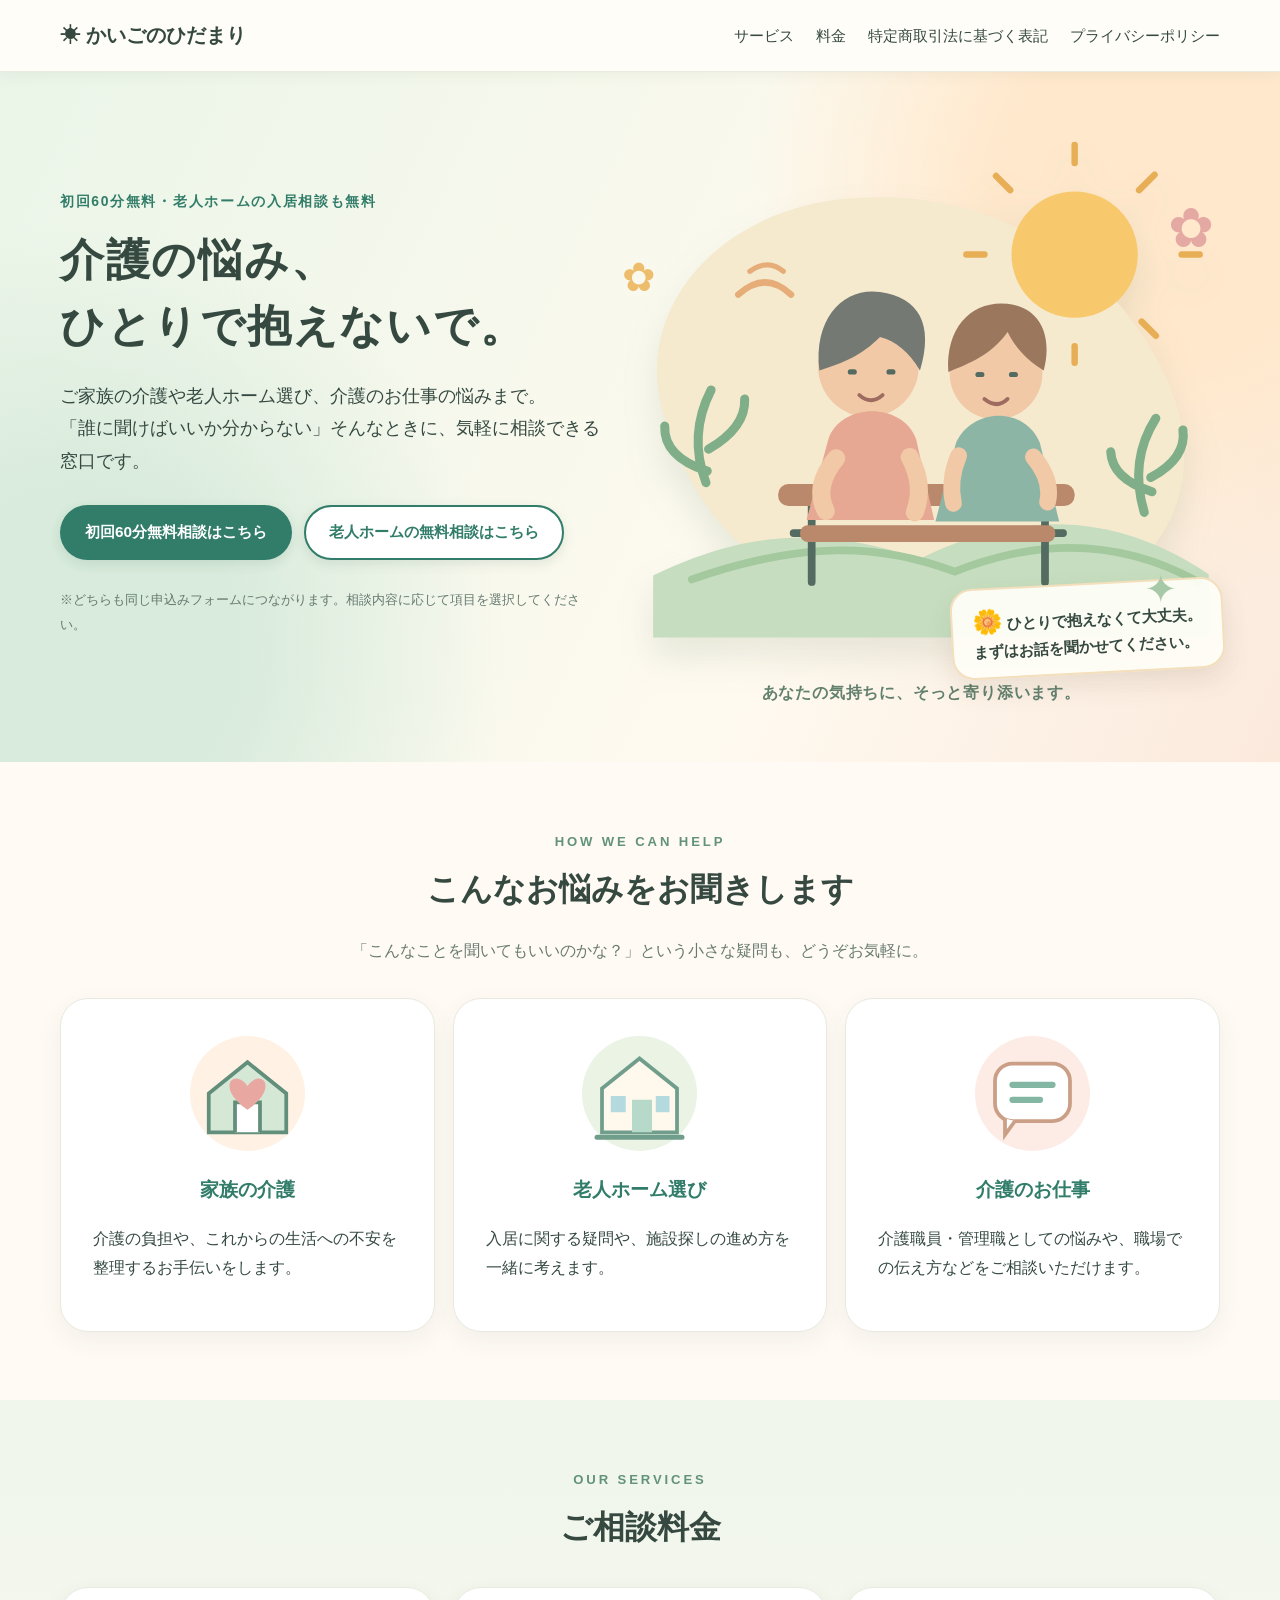
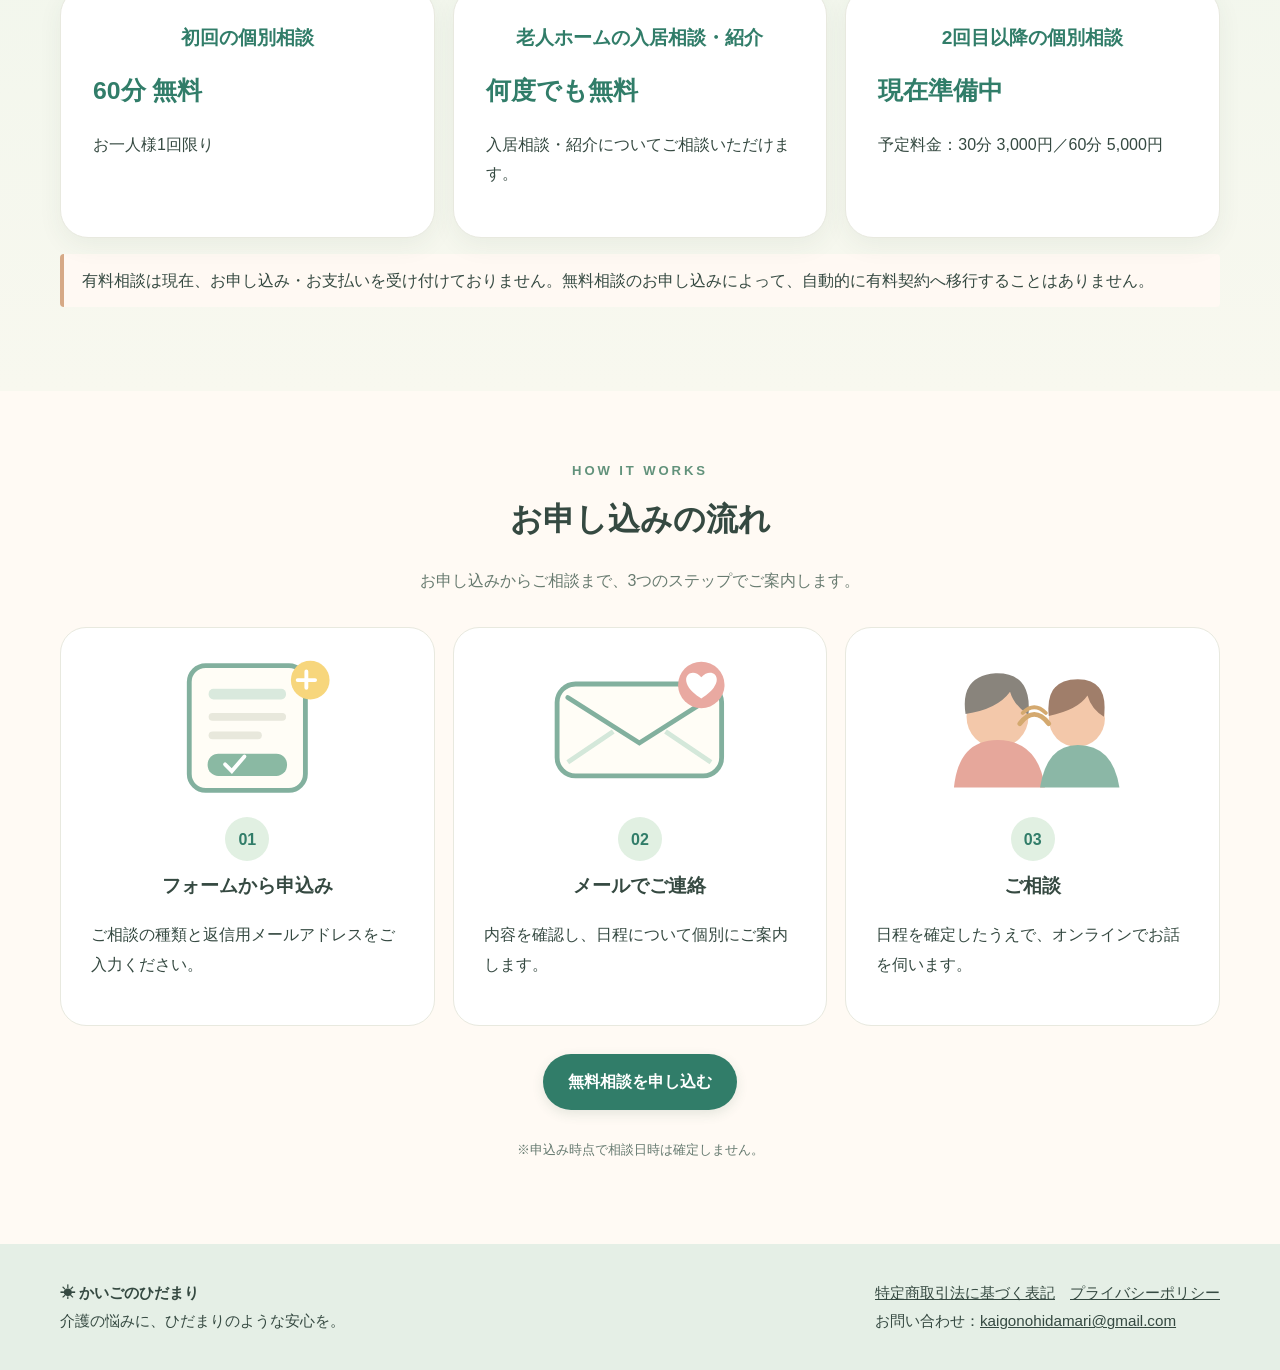
==== index.html @ 965a01c5 "Fix Japanese headline wrapping and improve homepage readability" ====
<!doctype html><html lang="ja"><head><meta charset="utf-8"><meta name="viewport" content="width=device-width,initial-scale=1"><meta name="description" content="介護の悩みをひとりで抱えないで。かいごのひだまりは初回60分の介護相談が無料。老人ホームの入居相談・紹介は何度でも無料です。"><title>介護相談・老人ホーム紹介が無料｜かいごのひだまり</title><link rel="canonical" href="https://kaigo-no-hidamari.pages.dev/"><meta name="theme-color" content="#f6f8ef"><link rel="stylesheet" href="/style.css"></head><body><header><nav class="nav"><a class="logo" href="/">☀ かいごのひだまり</a><div class="navlinks"><a href="/#services">サービス</a><a href="/#pricing">料金</a><a href="/legal.html">特定商取引法に基づく表記</a><a href="/privacy.html">プライバシーポリシー</a></div></nav></header><main><div class="hero"><div class="wrap hero-layout"><div class="hero-copy"><div class="eyebrow">初回60分無料・老人ホームの入居相談も無料</div><h1>介護の悩み、<br>ひとりで抱えないで。</h1><p class="lead">ご家族の介護や老人ホーム選び、介護のお仕事の悩みまで。<br>「誰に聞けばいいか分からない」そんなときに、気軽に相談できる窓口です。</p><div class="actions"><a class="btn" href="https://docs.google.com/forms/d/e/1FAIpQLScfKlYvZkjXa_kExmKDi_POy2eAabduM-u3noDF_7_jVGzRbw/viewform" target="_blank" rel="noopener noreferrer">初回60分無料相談はこちら</a><a class="btn secondary" href="https://docs.google.com/forms/d/e/1FAIpQLScfKlYvZkjXa_kExmKDi_POy2eAabduM-u3noDF_7_jVGzRbw/viewform" target="_blank" rel="noopener noreferrer">老人ホームの無料相談はこちら</a></div><p class="small">※どちらも同じ申込みフォームにつながります。相談内容に応じて項目を選択してください。</p></div><div class="hero-visual"><span class="flower flower-one" aria-hidden="true">✿</span><span class="flower flower-two" aria-hidden="true">✿</span><span class="flower flower-three" aria-hidden="true">✦</span><div class="hero-art" role="img" aria-label="やさしい太陽の下で、二人がベンチに座って話しているイラスト"><svg viewBox="0 0 520 420" xmlns="http://www.w3.org/2000/svg" aria-hidden="true"><path d="M64 230C30 148 95 57 212 51c110-6 202 55 240 144 36 86-9 168-126 180-132 14-228-39-262-145Z" fill="#f5e9ce"/><circle cx="379" cy="95" r="49" fill="#f8c96c"/><g stroke="#e7ae56" stroke-width="5" stroke-linecap="round"><path d="M379 24v-14M379 179v-13M309 95h-14M462 95h14M329 45l-11-11M431 147l11 11M429 45l12-12M330 146l-11 11"/></g><path d="M52 344c78-38 138-36 207-13 86-43 161-31 224 12v49H52Z" fill="#c6ddbf"/><path d="M82 347c89-31 148-27 204-6 70-28 133-23 189 8" fill="none" stroke="#a4c99f" stroke-width="6" stroke-linecap="round"/><g stroke="#536b60" stroke-width="6" stroke-linecap="round"><path d="M155 281h219M175 281v68M356 281v68M161 311h209"/></g><rect x="149" y="273" width="230" height="17" rx="8" fill="#ba886a"/><rect x="166" y="305" width="198" height="13" rx="6" fill="#ba886a"/><g><circle cx="219" cy="182" r="39" fill="#f1c9a7"/><path d="M181 185c-5-42 20-65 47-61 30 4 42 25 31 61-8-14-19-23-31-26-14 14-28 20-47 26Z" fill="#747a73"/><path d="M188 238c9-27 56-30 68 0l14 63h-99Z" fill="#e7a893"/><path d="M205 186h3M235 186h3" stroke="#536b60" stroke-width="4" stroke-linecap="round"/><path d="M212 204q9 8 18 0" fill="none" stroke="#9e6b60" stroke-width="3" stroke-linecap="round"/><path d="M194 253q-18 22-8 41M251 252q12 22 4 43" fill="none" stroke="#f1c9a7" stroke-width="14" stroke-linecap="round"/></g><g><circle cx="318" cy="187" r="36" fill="#f1c9a7"/><path d="M281 186c-2-34 17-53 41-53 27 0 41 21 33 52-14-9-22-18-28-30-13 18-29 24-46 31Z" fill="#9b775e"/><path d="M287 241c12-27 53-29 65 0l15 61h-96Z" fill="#8cb5a6"/><path d="M304 188h3M330 188h3" stroke="#536b60" stroke-width="4" stroke-linecap="round"/><path d="M309 207q10 8 18 0" fill="none" stroke="#9e6b60" stroke-width="3" stroke-linecap="round"/><path d="M289 251q-8 19-4 37M347 252q15 18 11 35" fill="none" stroke="#f1c9a7" stroke-width="13" stroke-linecap="round"/></g><path d="M93 272q-14-37 4-72M94 263q-34-11-33-35M95 246q29-17 28-39" stroke="#7fae89" stroke-width="7" fill="none" stroke-linecap="round"/><path d="M433 295q-12-40 9-73M438 268q28-15 25-37M439 279q-31-10-32-31" stroke="#7fae89" stroke-width="7" fill="none" stroke-linecap="round"/><path d="M118 126q21-19 41 0" stroke="#e6ad78" stroke-width="5" fill="none" stroke-linecap="round"/><path d="M127 108q14-10 26 0" stroke="#e6ad78" stroke-width="4" fill="none" stroke-linecap="round"/></svg><div class="art-caption">あなたの気持ちに、そっと寄り添います。</div></div><div class="illustration-note"><span>🌼</span> ひとりで抱えなくて大丈夫。<br>まずはお話を聞かせてください。</div></div></div></div><section id="services"><div class="wrap"><p class="section-kicker">HOW WE CAN HELP</p><h2 class="section-title">こんなお悩みをお聞きします</h2><p class="section-intro">「こんなことを聞いてもいいのかな？」という小さな疑問も、どうぞお気軽に。</p><div class="cards"><article class="card"><svg class="card-icon" viewBox="0 0 100 100" aria-hidden="true"><circle cx="50" cy="50" r="46" fill="#fff1e3"/><path d="M19 50 50 25l31 25v31H19Z" fill="#d5e7d5" stroke="#628f7c" stroke-width="3"/><path d="M40 81V57h20v24" fill="#fff" stroke="#628f7c" stroke-width="3"/><path d="M50 44c-11-15-26 1 0 19 26-18 11-34 0-19Z" fill="#e8a7a1"/></svg><h3>家族の介護</h3><p>介護の負担や、これからの生活への不安を整理するお手伝いをします。</p></article><article class="card"><svg class="card-icon" viewBox="0 0 100 100" aria-hidden="true"><circle cx="50" cy="50" r="46" fill="#eaf3e4"/><path d="M20 46 50 22l30 24v35H20Z" fill="#fff8ed" stroke="#719e8c" stroke-width="3"/><path d="M44 81V55h16v26" fill="#b7d9c9"/><path d="M27 52h12v13H27ZM63 52h11v13H63Z" fill="#b4d9df"/><path d="M16 85h68" stroke="#719e8c" stroke-width="4" stroke-linecap="round"/></svg><h3>老人ホーム選び</h3><p>入居に関する疑問や、施設探しの進め方を一緒に考えます。</p></article><article class="card"><svg class="card-icon" viewBox="0 0 100 100" aria-hidden="true"><circle cx="50" cy="50" r="46" fill="#fcece5"/><rect x="20" y="26" width="60" height="46" rx="14" fill="#fff" stroke="#cb9f86" stroke-width="3"/><path d="M36 72 28 83V70" fill="#fff" stroke="#cb9f86" stroke-width="3"/><path d="M34 43h32M34 55h22" stroke="#84b7a3" stroke-width="5" stroke-linecap="round"/></svg><h3>介護のお仕事</h3><p>介護職員・管理職としての悩みや、職場での伝え方などをご相談いただけます。</p></article></div></div></section><section class="tint" id="pricing"><div class="wrap"><p class="section-kicker">OUR SERVICES</p><h2 class="section-title">ご相談料金</h2><div class="cards"><article class="card"><h3>初回の個別相談</h3><div class="price">60分 無料</div><p>お一人様1回限り</p></article><article class="card"><h3>老人ホームの入居相談・紹介</h3><div class="price">何度でも無料</div><p>入居相談・紹介についてご相談いただけます。</p></article><article class="card"><h3>2回目以降の個別相談</h3><div class="price">現在準備中</div><p>予定料金：30分 3,000円／60分 5,000円</p></article></div><p class="note">有料相談は現在、お申し込み・お支払いを受け付けておりません。無料相談のお申し込みによって、自動的に有料契約へ移行することはありません。</p></div></section><section><div class="wrap"><p class="section-kicker">HOW IT WORKS</p><h2 class="section-title">お申し込みの流れ</h2><p class="section-intro">お申し込みからご相談まで、3つのステップでご案内します。</p><div class="steps"><div class="step"><svg viewBox="0 0 240 155" class="step-art" aria-hidden="true"><rect x="60" y="13" width="120" height="129" rx="17" fill="#fffdf6" stroke="#82b09e" stroke-width="5"/><rect x="80" y="37" width="80" height="11" rx="5" fill="#d9e9dd"/><rect x="80" y="62" width="80" height="8" rx="4" fill="#e8e8dc"/><rect x="80" y="81" width="55" height="8" rx="4" fill="#e8e8dc"/><rect x="79" y="104" width="82" height="23" rx="11" fill="#8ab9a3"/><path d="M97 115l7 7 13-15" stroke="white" stroke-width="4" fill="none" stroke-linecap="round"/><circle cx="185" cy="28" r="20" fill="#f7d67c"/><path d="M181 19v17M172 28h18" stroke="#fff" stroke-width="4" stroke-linecap="round"/></svg><span class="num">01</span><h3>フォームから申込み</h3><p>ご相談の種類と返信用メールアドレスをご入力ください。</p></div><div class="step"><svg viewBox="0 0 240 155" class="step-art" aria-hidden="true"><rect x="34" y="32" width="170" height="95" rx="19" fill="#fffdf6" stroke="#82b09e" stroke-width="5"/><path d="M45 46 119 93l74-47" fill="none" stroke="#82b09e" stroke-width="5" stroke-linecap="round"/><path d="M45 113 92 81M193 113l-47-32" fill="none" stroke="#d4e8da" stroke-width="5"/><circle cx="183" cy="33" r="24" fill="#e9a9a1"/><path d="M183 47c-29-18-11-35 0-22 12-13 29 4 0 22Z" fill="white"/></svg><span class="num">02</span><h3>メールでご連絡</h3><p>内容を確認し、日程について個別にご案内します。</p></div><div class="step"><svg viewBox="0 0 240 155" class="step-art" aria-hidden="true"><circle cx="84" cy="66" r="32" fill="#f3c8aa"/><path d="M51 63q-6-39 31-42 38-1 34 43-15-10-19-24-13 18-46 23" fill="#89847c"/><path d="M39 139q5-49 45-49 42 0 49 49" fill="#e6a79b"/><circle cx="166" cy="68" r="29" fill="#f3c8aa"/><path d="M137 65q-4-38 30-38 32 0 27 39-13-8-17-22-10 15-40 21" fill="#a07e6a"/><path d="M128 139q7-44 39-44 36 0 43 44" fill="#8bb7a6"/><path d="M107 73q15-19 30 0" fill="none" stroke="#d4a96f" stroke-width="5" stroke-linecap="round"/><path d="M110 62q12-12 24 0" fill="none" stroke="#d4a96f" stroke-width="4" stroke-linecap="round"/></svg><span class="num">03</span><h3>ご相談</h3><p>日程を確定したうえで、オンラインでお話を伺います。</p></div></div><div class="actions" style="justify-content:center"><a class="btn" href="https://docs.google.com/forms/d/e/1FAIpQLScfKlYvZkjXa_kExmKDi_POy2eAabduM-u3noDF_7_jVGzRbw/viewform" target="_blank" rel="noopener noreferrer">無料相談を申し込む</a></div><p class="small" style="text-align:center">※申込み時点で相談日時は確定しません。</p></div></section></main><footer><div class="wrap"><div><strong>☀ かいごのひだまり</strong><div>介護の悩みに、ひだまりのような安心を。</div></div><div><a href="/legal.html">特定商取引法に基づく表記</a>　<a href="/privacy.html">プライバシーポリシー</a><div>お問い合わせ：<a href="mailto:kaigonohidamari@gmail.com">kaigonohidamari@gmail.com</a></div></div></div></footer></body></html>
---- style.css ----
:root{--ink:#28433e;--muted:#657c75;--green:#2d7568;--cream:#fffaf2;--peach:#f8e4d4;--line:#e5e9df}*{box-sizing:border-box}html{scroll-behavior:smooth}body{margin:0;background:var(--cream);color:var(--ink);font-family:"Hiragino Kaku Gothic ProN","Yu Gothic",Meiryo,sans-serif;line-height:1.9}a{color:inherit}header{background:#fffdf8;border-bottom:1px solid var(--line);position:sticky;top:0;z-index:5}.nav{max-width:1100px;margin:auto;display:flex;align-items:center;justify-content:space-between;gap:20px;padding:12px 22px}.logo{text-decoration:none;font-weight:800;font-size:1.15rem}.navlinks{display:flex;gap:22px;flex-wrap:wrap;font-size:.88rem}.navlinks a{text-decoration:none}.hero{background:linear-gradient(140deg,#e4f2e6,#fff8eb 65%,#f9e7dc);padding:86px 22px 76px}.wrap{max-width:1040px;margin:auto}.eyebrow{font-size:.87rem;color:var(--green);font-weight:700;letter-spacing:.12em}.hero h1{font-size:clamp(2rem,5vw,3.5rem);line-height:1.5;margin:12px 0 20px;letter-spacing:.04em}.lead{max-width:680px;font-size:1.07rem}.actions{display:flex;flex-wrap:wrap;gap:14px;margin:28px 0}.btn{display:inline-block;text-decoration:none;background:var(--green);color:white;border-radius:999px;padding:13px 25px;font-weight:700;text-align:center;box-shadow:0 4px 12px #315e4820}.btn.secondary{background:#fff;border:2px solid var(--green);color:var(--green);padding:11px 23px}.small{font-size:.84rem;color:var(--muted)}section{padding:68px 22px}.section-title{text-align:center;font-size:1.8rem;margin:0 0 30px}.cards{display:grid;grid-template-columns:repeat(3,1fr);gap:18px}.card{background:white;border:1px solid var(--line);border-radius:22px;padding:26px;box-shadow:0 8px 24px #344c3910}.card h3{margin:0 0 12px;color:var(--green)}.tint{background:#f1f6ed}.price{font-size:1.35rem;font-weight:800;color:var(--green)}.note{border-left:4px solid #d6a986;padding:12px 18px;background:#fff9f3;border-radius:4px}.steps{display:grid;grid-template-columns:repeat(3,1fr);gap:18px}.step{padding:22px;background:#fff;border-radius:18px}.num{font-weight:800;color:var(--green)}footer{background:#e5efe6;padding:35px 22px;font-size:.86rem}footer .wrap{display:flex;justify-content:space-between;gap:18px;flex-wrap:wrap}.page{max-width:850px;margin:auto;padding:52px 22px 90px}.page h1{font-size:2rem}.page h2{margin-top:36px;font-size:1.2rem}.page p,.page li{overflow-wrap:anywhere}@media(max-width:720px){.nav{display:block}.navlinks{gap:14px;margin-top:6px;font-size:.75rem}.hero{padding:55px 20px}.actions{display:grid}.btn{width:100%}.cards,.steps{grid-template-columns:1fr}section{padding:48px 20px}.section-title{font-size:1.5rem}}
/* Warm, illustration-led redesign */
:root{--ink:#354941;--muted:#667a70;--green:#317d69;--cream:#fffaf4;--line:#e8e9df}body{font-size:16px;line-height:1.85}header{box-shadow:0 2px 15px #344d3910}.nav{max-width:1220px;padding:17px 30px}.logo{font-size:1.25rem}.navlinks{font-size:.94rem}.wrap{max-width:1160px}.hero{padding:78px 30px 72px;background:linear-gradient(115deg,#e9f4e8 0%,#fff9ed 60%,#fae6db 100%)}.hero-layout{display:grid;grid-template-columns:minmax(0,1.15fr) minmax(350px,.85fr);align-items:center;gap:34px}.hero h1{font-size:clamp(2.25rem,3.6vw,3.45rem);line-height:1.53}.hero .lead{font-size:1.1rem;max-width:620px}.hero-art{max-width:520px;margin:auto;text-align:center}.hero-art svg{display:block;width:100%;height:auto;filter:drop-shadow(0 15px 12px #496d4920)}.art-caption{font-size:.92rem;color:#63816f;font-weight:700;margin-top:4px}.hero .actions{gap:12px}.hero .btn{font-size:.96rem}.btn{transition:transform .2s,box-shadow .2s}.btn:hover{transform:translateY(-2px);box-shadow:0 8px 18px #315e4830}.card{padding:32px;box-shadow:0 8px 24px #344c3910}.card-icon{width:92px;height:92px;display:block;margin:0 auto 16px}.card h3{text-align:center;font-size:1.2rem}.card p{font-size:1rem}.section-title{font-size:2rem}.price{font-size:1.55rem}.step{padding:30px;border:1px solid var(--line)}.step .num{display:inline-grid;place-items:center;width:44px;height:44px;border-radius:50%;background:#e1f0e2;margin-bottom:8px}.page{max-width:920px;font-size:1.03rem}footer{font-size:.95rem}@media(max-width:900px){.hero-layout{grid-template-columns:1fr}.hero-copy{max-width:750px}.hero-art{max-width:410px}.cards{grid-template-columns:1fr 1fr}.cards .card:last-child{grid-column:1/-1}}@media(max-width:720px){.nav{padding:13px 18px}.navlinks{font-size:.76rem}.hero{padding:42px 20px 55px}.hero h1{font-size:clamp(1.75rem,7vw,2.3rem)}.hero .lead{font-size:1rem}.hero-art{max-width:310px}.art-caption{font-size:.8rem}.cards,.steps{grid-template-columns:1fr}.cards .card:last-child{grid-column:auto}.card{padding:26px}.section-title{font-size:1.55rem}}

/* Illustration-forward editorial layout */
.hero{position:relative;overflow:hidden;background:radial-gradient(circle at 91% 18%,#ffe8cc 0 13%,transparent 32%),radial-gradient(circle at 6% 84%,#d8ebdc 0 12%,transparent 32%),linear-gradient(115deg,#eaf5e8,#fffaf0 64%,#fbe9dc)}.hero-layout{grid-template-columns:minmax(0,.95fr) minmax(440px,1.05fr);gap:20px;min-height:540px}.hero-copy{position:relative;z-index:2}.hero h1{font-size:clamp(2.25rem,3.4vw,3.35rem)}.hero-visual{position:relative;max-width:650px;width:100%;margin:0 auto}.hero-art{max-width:620px;transform:scale(1.12)}.hero-art svg{filter:drop-shadow(0 18px 15px #496d4920)}.illustration-note{position:absolute;right:-4px;bottom:4px;background:#fffef7eF;border:2px solid #f4dfbd;border-radius:22px;padding:13px 20px;font-size:.94rem;line-height:1.55;font-weight:700;box-shadow:0 12px 26px #705c3d1c;transform:rotate(-3deg)}.illustration-note span{font-size:1.5rem}.flower{position:absolute;z-index:1;color:#edbd6b;font-size:40px}.flower-one{left:0;top:15%}.flower-two{right:1%;top:3%;color:#e5a9a4;font-size:55px}.flower-three{right:7%;bottom:10%;color:#a8c9a8}.section-kicker{text-align:center;color:#62927b;letter-spacing:.22em;font-size:.82rem;font-weight:800;margin:0 0 6px}.section-intro{text-align:center;color:#687b70;font-size:1rem;margin:-13px auto 32px;max-width:670px}.card-icon{width:125px;height:125px;margin:0 auto 16px}.card{border-radius:28px}.step-art{display:block;width:100%;height:150px;margin:-5px auto 14px}.step{text-align:center;border-radius:26px}.step h3{margin:8px 0}.step .num{margin:auto}.step p{text-align:left}.tint{background:linear-gradient(180deg,#f0f6ec,#f8f8ef)}@media(max-width:1000px){.hero-layout{grid-template-columns:1fr}.hero-visual{max-width:540px}.hero-art{transform:none}.illustration-note{right:0}.hero{padding-bottom:64px}}@media(max-width:720px){.hero-layout{min-height:0}.hero-visual{max-width:370px;margin-top:20px}.hero-art{max-width:340px}.illustration-note{font-size:.73rem;padding:8px 12px;bottom:-9px;right:0}.flower{font-size:25px}.flower-two{font-size:34px}.step-art{height:140px}.card-icon{width:112px;height:112px}.section-intro{font-size:.92rem}}
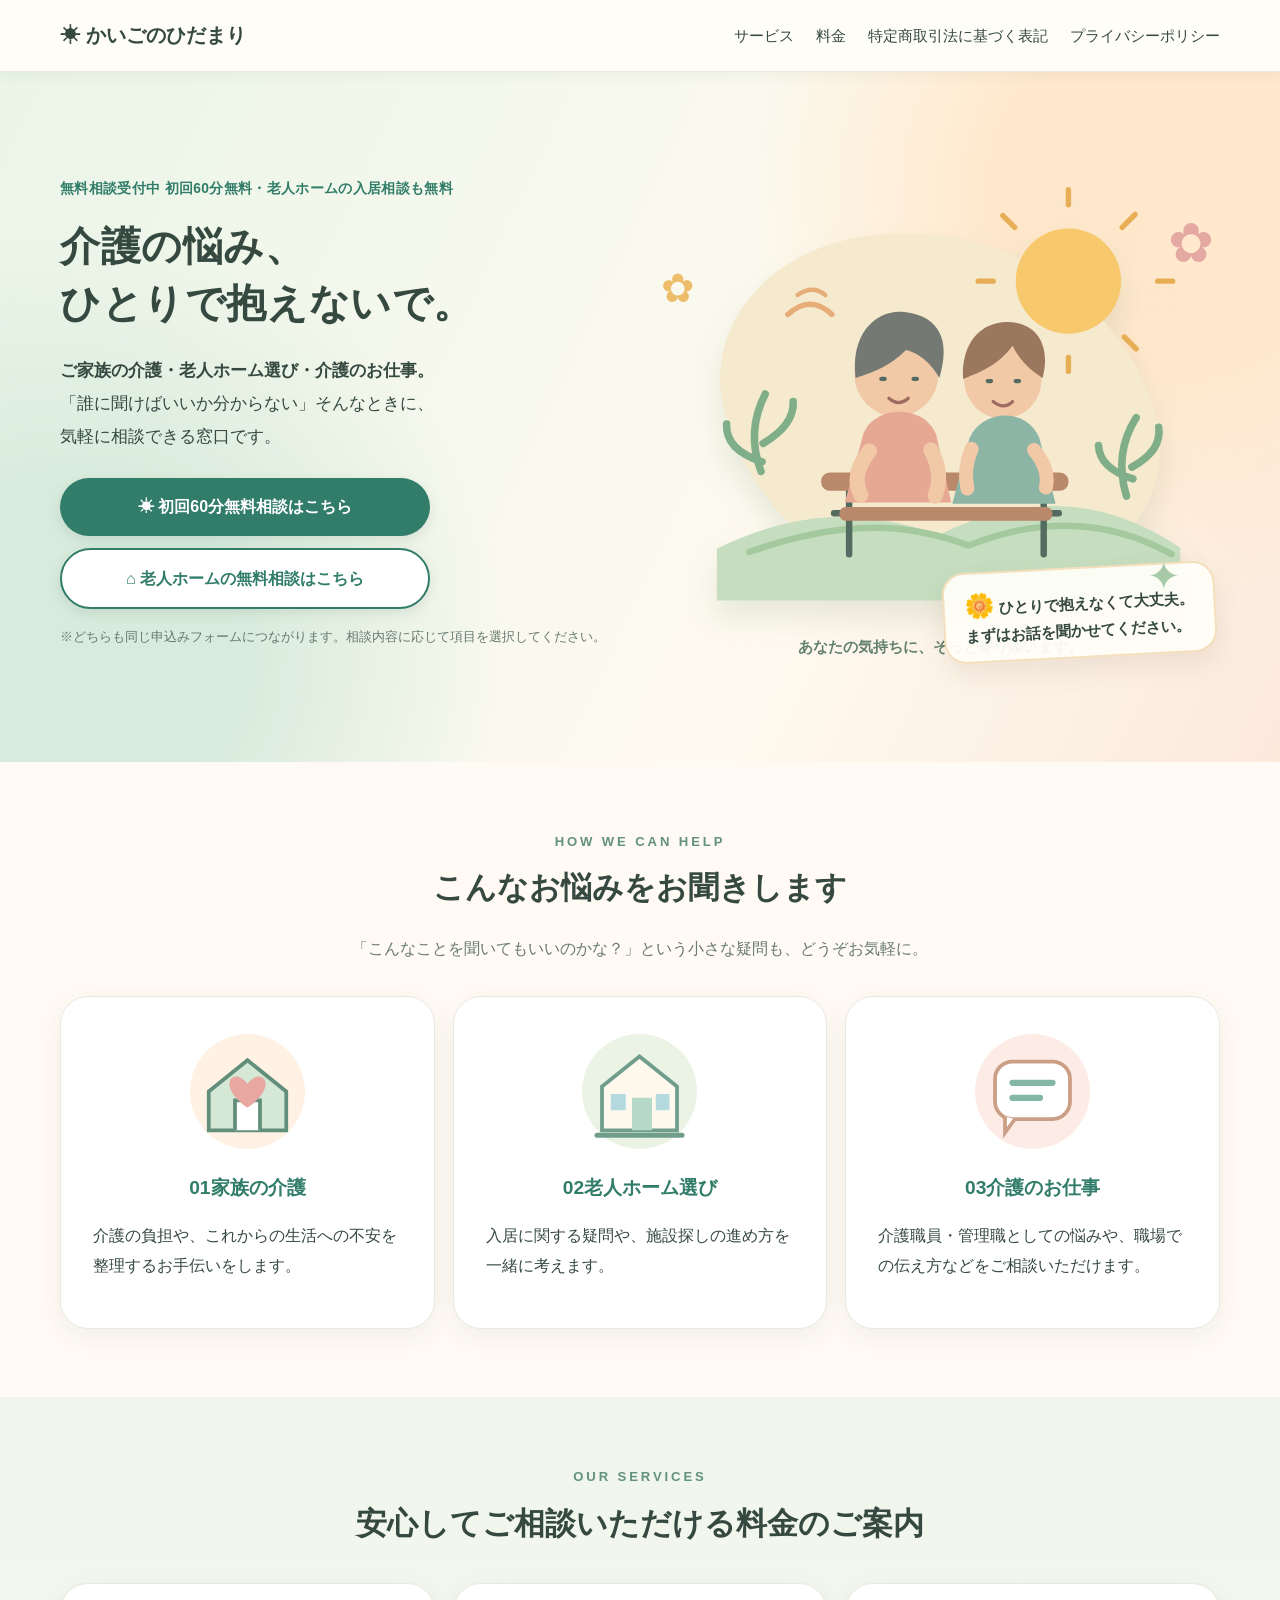
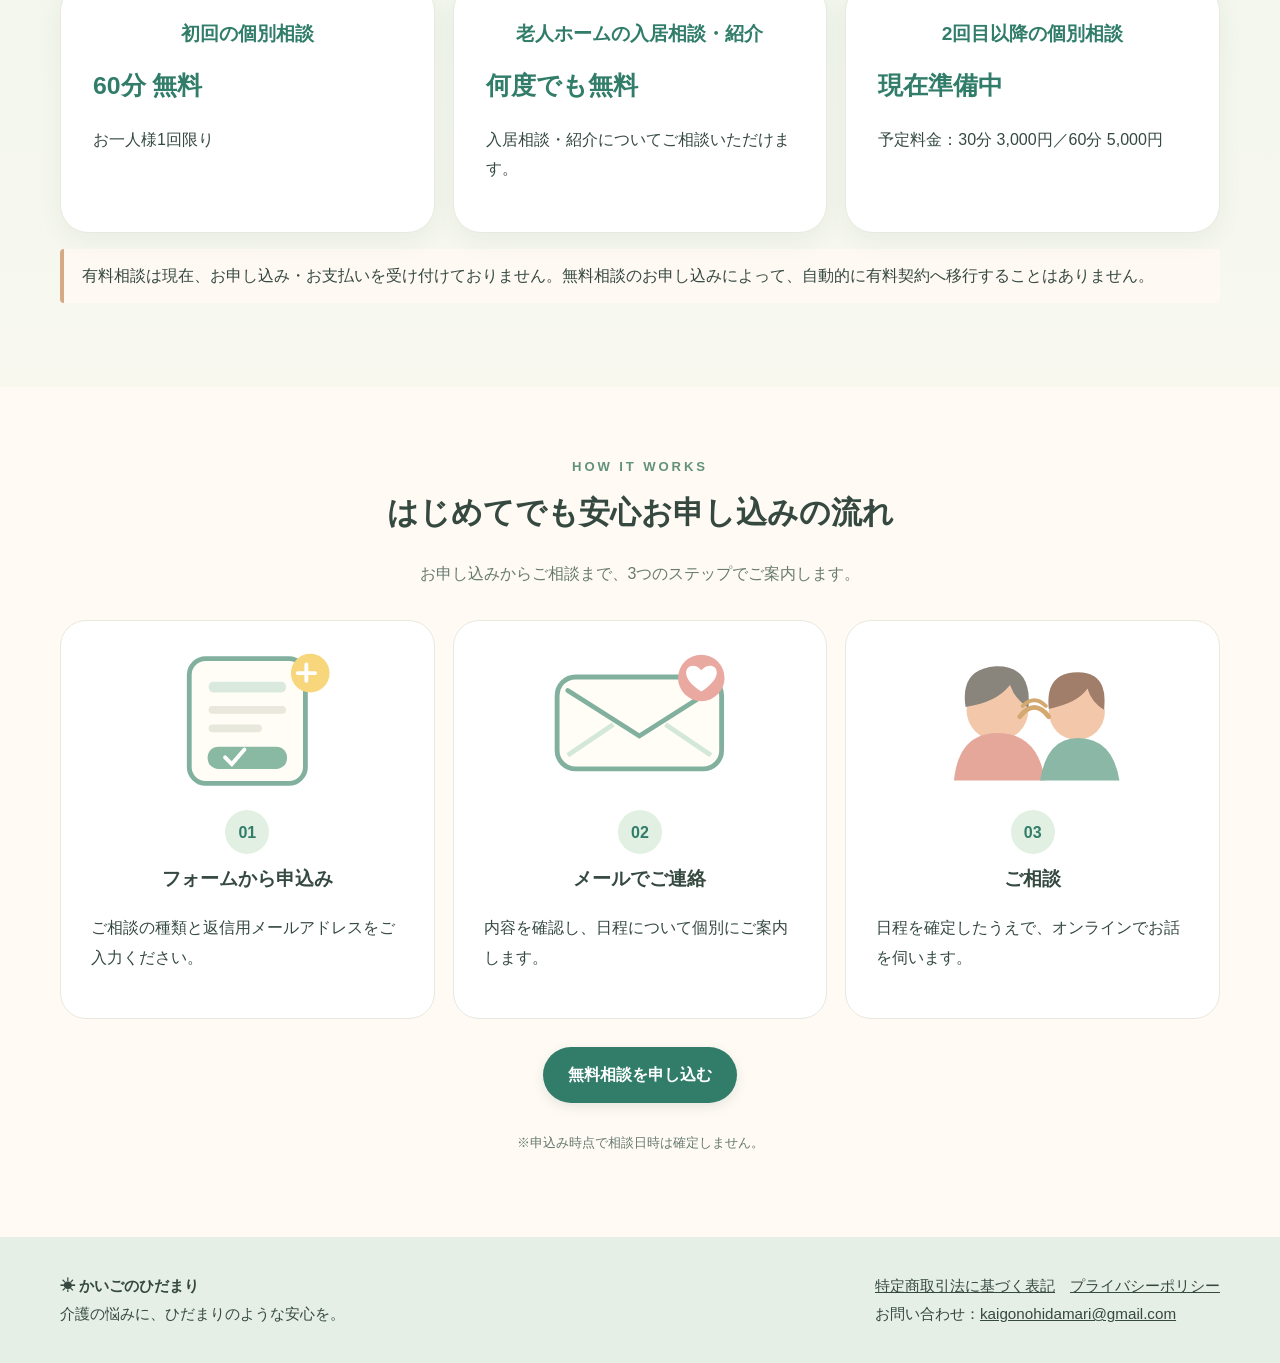
==== commit 43684e0b: "Refine Japanese typography hierarchy and contrast for readability" ====
--- a/index.html
+++ b/index.html
@@ -1 +1 @@
-<!doctype html><html lang="ja"><head><meta charset="utf-8"><meta name="viewport" content="width=device-width,initial-scale=1"><meta name="description" content="介護の悩みをひとりで抱えないで。かいごのひだまりは初回60分の介護相談が無料。老人ホームの入居相談・紹介は何度でも無料です。"><title>介護相談・老人ホーム紹介が無料｜かいごのひだまり</title><link rel="canonical" href="https://kaigo-no-hidamari.pages.dev/"><meta name="theme-color" content="#f6f8ef"><link rel="stylesheet" href="/style.css"></head><body><header><nav class="nav"><a class="logo" href="/">☀ かいごのひだまり</a><div class="navlinks"><a href="/#services">サービス</a><a href="/#pricing">料金</a><a href="/legal.html">特定商取引法に基づく表記</a><a href="/privacy.html">プライバシーポリシー</a></div></nav></header><main><div class="hero"><div class="wrap hero-layout"><div class="hero-copy"><div class="eyebrow">初回60分無料・老人ホームの入居相談も無料</div><h1>介護の悩み、<br>ひとりで抱えないで。</h1><p class="lead">ご家族の介護や老人ホーム選び、介護のお仕事の悩みまで。<br>「誰に聞けばいいか分からない」そんなときに、気軽に相談できる窓口です。</p><div class="actions"><a class="btn" href="https://docs.google.com/forms/d/e/1FAIpQLScfKlYvZkjXa_kExmKDi_POy2eAabduM-u3noDF_7_jVGzRbw/viewform" target="_blank" rel="noopener noreferrer">初回60分無料相談はこちら</a><a class="btn secondary" href="https://docs.google.com/forms/d/e/1FAIpQLScfKlYvZkjXa_kExmKDi_POy2eAabduM-u3noDF_7_jVGzRbw/viewform" target="_blank" rel="noopener noreferrer">老人ホームの無料相談はこちら</a></div><p class="small">※どちらも同じ申込みフォームにつながります。相談内容に応じて項目を選択してください。</p></div><div class="hero-visual"><span class="flower flower-one" aria-hidden="true">✿</span><span class="flower flower-two" aria-hidden="true">✿</span><span class="flower flower-three" aria-hidden="true">✦</span><div class="hero-art" role="img" aria-label="やさしい太陽の下で、二人がベンチに座って話しているイラスト"><svg viewBox="0 0 520 420" xmlns="http://www.w3.org/2000/svg" aria-hidden="true"><path d="M64 230C30 148 95 57 212 51c110-6 202 55 240 144 36 86-9 168-126 180-132 14-228-39-262-145Z" fill="#f5e9ce"/><circle cx="379" cy="95" r="49" fill="#f8c96c"/><g stroke="#e7ae56" stroke-width="5" stroke-linecap="round"><path d="M379 24v-14M379 179v-13M309 95h-14M462 95h14M329 45l-11-11M431 147l11 11M429 45l12-12M330 146l-11 11"/></g><path d="M52 344c78-38 138-36 207-13 86-43 161-31 224 12v49H52Z" fill="#c6ddbf"/><path d="M82 347c89-31 148-27 204-6 70-28 133-23 189 8" fill="none" stroke="#a4c99f" stroke-width="6" stroke-linecap="round"/><g stroke="#536b60" stroke-width="6" stroke-linecap="round"><path d="M155 281h219M175 281v68M356 281v68M161 311h209"/></g><rect x="149" y="273" width="230" height="17" rx="8" fill="#ba886a"/><rect x="166" y="305" width="198" height="13" rx="6" fill="#ba886a"/><g><circle cx="219" cy="182" r="39" fill="#f1c9a7"/><path d="M181 185c-5-42 20-65 47-61 30 4 42 25 31 61-8-14-19-23-31-26-14 14-28 20-47 26Z" fill="#747a73"/><path d="M188 238c9-27 56-30 68 0l14 63h-99Z" fill="#e7a893"/><path d="M205 186h3M235 186h3" stroke="#536b60" stroke-width="4" stroke-linecap="round"/><path d="M212 204q9 8 18 0" fill="none" stroke="#9e6b60" stroke-width="3" stroke-linecap="round"/><path d="M194 253q-18 22-8 41M251 252q12 22 4 43" fill="none" stroke="#f1c9a7" stroke-width="14" stroke-linecap="round"/></g><g><circle cx="318" cy="187" r="36" fill="#f1c9a7"/><path d="M281 186c-2-34 17-53 41-53 27 0 41 21 33 52-14-9-22-18-28-30-13 18-29 24-46 31Z" fill="#9b775e"/><path d="M287 241c12-27 53-29 65 0l15 61h-96Z" fill="#8cb5a6"/><path d="M304 188h3M330 188h3" stroke="#536b60" stroke-width="4" stroke-linecap="round"/><path d="M309 207q10 8 18 0" fill="none" stroke="#9e6b60" stroke-width="3" stroke-linecap="round"/><path d="M289 251q-8 19-4 37M347 252q15 18 11 35" fill="none" stroke="#f1c9a7" stroke-width="13" stroke-linecap="round"/></g><path d="M93 272q-14-37 4-72M94 263q-34-11-33-35M95 246q29-17 28-39" stroke="#7fae89" stroke-width="7" fill="none" stroke-linecap="round"/><path d="M433 295q-12-40 9-73M438 268q28-15 25-37M439 279q-31-10-32-31" stroke="#7fae89" stroke-width="7" fill="none" stroke-linecap="round"/><path d="M118 126q21-19 41 0" stroke="#e6ad78" stroke-width="5" fill="none" stroke-linecap="round"/><path d="M127 108q14-10 26 0" stroke="#e6ad78" stroke-width="4" fill="none" stroke-linecap="round"/></svg><div class="art-caption">あなたの気持ちに、そっと寄り添います。</div></div><div class="illustration-note"><span>🌼</span> ひとりで抱えなくて大丈夫。<br>まずはお話を聞かせてください。</div></div></div></div><section id="services"><div class="wrap"><p class="section-kicker">HOW WE CAN HELP</p><h2 class="section-title">こんなお悩みをお聞きします</h2><p class="section-intro">「こんなことを聞いてもいいのかな？」という小さな疑問も、どうぞお気軽に。</p><div class="cards"><article class="card"><svg class="card-icon" viewBox="0 0 100 100" aria-hidden="true"><circle cx="50" cy="50" r="46" fill="#fff1e3"/><path d="M19 50 50 25l31 25v31H19Z" fill="#d5e7d5" stroke="#628f7c" stroke-width="3"/><path d="M40 81V57h20v24" fill="#fff" stroke="#628f7c" stroke-width="3"/><path d="M50 44c-11-15-26 1 0 19 26-18 11-34 0-19Z" fill="#e8a7a1"/></svg><h3>家族の介護</h3><p>介護の負担や、これからの生活への不安を整理するお手伝いをします。</p></article><article class="card"><svg class="card-icon" viewBox="0 0 100 100" aria-hidden="true"><circle cx="50" cy="50" r="46" fill="#eaf3e4"/><path d="M20 46 50 22l30 24v35H20Z" fill="#fff8ed" stroke="#719e8c" stroke-width="3"/><path d="M44 81V55h16v26" fill="#b7d9c9"/><path d="M27 52h12v13H27ZM63 52h11v13H63Z" fill="#b4d9df"/><path d="M16 85h68" stroke="#719e8c" stroke-width="4" stroke-linecap="round"/></svg><h3>老人ホーム選び</h3><p>入居に関する疑問や、施設探しの進め方を一緒に考えます。</p></article><article class="card"><svg class="card-icon" viewBox="0 0 100 100" aria-hidden="true"><circle cx="50" cy="50" r="46" fill="#fcece5"/><rect x="20" y="26" width="60" height="46" rx="14" fill="#fff" stroke="#cb9f86" stroke-width="3"/><path d="M36 72 28 83V70" fill="#fff" stroke="#cb9f86" stroke-width="3"/><path d="M34 43h32M34 55h22" stroke="#84b7a3" stroke-width="5" stroke-linecap="round"/></svg><h3>介護のお仕事</h3><p>介護職員・管理職としての悩みや、職場での伝え方などをご相談いただけます。</p></article></div></div></section><section class="tint" id="pricing"><div class="wrap"><p class="section-kicker">OUR SERVICES</p><h2 class="section-title">ご相談料金</h2><div class="cards"><article class="card"><h3>初回の個別相談</h3><div class="price">60分 無料</div><p>お一人様1回限り</p></article><article class="card"><h3>老人ホームの入居相談・紹介</h3><div class="price">何度でも無料</div><p>入居相談・紹介についてご相談いただけます。</p></article><article class="card"><h3>2回目以降の個別相談</h3><div class="price">現在準備中</div><p>予定料金：30分 3,000円／60分 5,000円</p></article></div><p class="note">有料相談は現在、お申し込み・お支払いを受け付けておりません。無料相談のお申し込みによって、自動的に有料契約へ移行することはありません。</p></div></section><section><div class="wrap"><p class="section-kicker">HOW IT WORKS</p><h2 class="section-title">お申し込みの流れ</h2><p class="section-intro">お申し込みからご相談まで、3つのステップでご案内します。</p><div class="steps"><div class="step"><svg viewBox="0 0 240 155" class="step-art" aria-hidden="true"><rect x="60" y="13" width="120" height="129" rx="17" fill="#fffdf6" stroke="#82b09e" stroke-width="5"/><rect x="80" y="37" width="80" height="11" rx="5" fill="#d9e9dd"/><rect x="80" y="62" width="80" height="8" rx="4" fill="#e8e8dc"/><rect x="80" y="81" width="55" height="8" rx="4" fill="#e8e8dc"/><rect x="79" y="104" width="82" height="23" rx="11" fill="#8ab9a3"/><path d="M97 115l7 7 13-15" stroke="white" stroke-width="4" fill="none" stroke-linecap="round"/><circle cx="185" cy="28" r="20" fill="#f7d67c"/><path d="M181 19v17M172 28h18" stroke="#fff" stroke-width="4" stroke-linecap="round"/></svg><span class="num">01</span><h3>フォームから申込み</h3><p>ご相談の種類と返信用メールアドレスをご入力ください。</p></div><div class="step"><svg viewBox="0 0 240 155" class="step-art" aria-hidden="true"><rect x="34" y="32" width="170" height="95" rx="19" fill="#fffdf6" stroke="#82b09e" stroke-width="5"/><path d="M45 46 119 93l74-47" fill="none" stroke="#82b09e" stroke-width="5" stroke-linecap="round"/><path d="M45 113 92 81M193 113l-47-32" fill="none" stroke="#d4e8da" stroke-width="5"/><circle cx="183" cy="33" r="24" fill="#e9a9a1"/><path d="M183 47c-29-18-11-35 0-22 12-13 29 4 0 22Z" fill="white"/></svg><span class="num">02</span><h3>メールでご連絡</h3><p>内容を確認し、日程について個別にご案内します。</p></div><div class="step"><svg viewBox="0 0 240 155" class="step-art" aria-hidden="true"><circle cx="84" cy="66" r="32" fill="#f3c8aa"/><path d="M51 63q-6-39 31-42 38-1 34 43-15-10-19-24-13 18-46 23" fill="#89847c"/><path d="M39 139q5-49 45-49 42 0 49 49" fill="#e6a79b"/><circle cx="166" cy="68" r="29" fill="#f3c8aa"/><path d="M137 65q-4-38 30-38 32 0 27 39-13-8-17-22-10 15-40 21" fill="#a07e6a"/><path d="M128 139q7-44 39-44 36 0 43 44" fill="#8bb7a6"/><path d="M107 73q15-19 30 0" fill="none" stroke="#d4a96f" stroke-width="5" stroke-linecap="round"/><path d="M110 62q12-12 24 0" fill="none" stroke="#d4a96f" stroke-width="4" stroke-linecap="round"/></svg><span class="num">03</span><h3>ご相談</h3><p>日程を確定したうえで、オンラインでお話を伺います。</p></div></div><div class="actions" style="justify-content:center"><a class="btn" href="https://docs.google.com/forms/d/e/1FAIpQLScfKlYvZkjXa_kExmKDi_POy2eAabduM-u3noDF_7_jVGzRbw/viewform" target="_blank" rel="noopener noreferrer">無料相談を申し込む</a></div><p class="small" style="text-align:center">※申込み時点で相談日時は確定しません。</p></div></section></main><footer><div class="wrap"><div><strong>☀ かいごのひだまり</strong><div>介護の悩みに、ひだまりのような安心を。</div></div><div><a href="/legal.html">特定商取引法に基づく表記</a>　<a href="/privacy.html">プライバシーポリシー</a><div>お問い合わせ：<a href="mailto:kaigonohidamari@gmail.com">kaigonohidamari@gmail.com</a></div></div></div></footer></body></html>+<!doctype html><html lang="ja"><head><meta charset="utf-8"><meta name="viewport" content="width=device-width,initial-scale=1"><meta name="description" content="介護の悩みをひとりで抱えないで。かいごのひだまりは初回60分の介護相談が無料。老人ホームの入居相談・紹介は何度でも無料です。"><title>介護相談・老人ホーム紹介が無料｜かいごのひだまり</title><link rel="canonical" href="https://kaigo-no-hidamari.pages.dev/"><meta name="theme-color" content="#f6f8ef"><link rel="stylesheet" href="/style.css"></head><body><header><nav class="nav"><a class="logo" href="/">☀ かいごのひだまり</a><div class="navlinks"><a href="/#services">サービス</a><a href="/#pricing">料金</a><a href="/legal.html">特定商取引法に基づく表記</a><a href="/privacy.html">プライバシーポリシー</a></div></nav></header><main><div class="hero"><div class="wrap hero-layout"><div class="hero-copy"><div class="eyebrow"><span class="eyebrow-mark">無料相談受付中</span> 初回60分無料・老人ホームの入居相談も無料</div><h1><span class="headline-top">介護の悩み、</span><br><span class="headline-accent">ひとりで抱えないで。</span></h1><p class="lead"><strong>ご家族の介護・老人ホーム選び・介護のお仕事。</strong><br>「誰に聞けばいいか分からない」そんなときに、<br>気軽に相談できる窓口です。</p><div class="actions"><a class="btn" href="https://docs.google.com/forms/d/e/1FAIpQLScfKlYvZkjXa_kExmKDi_POy2eAabduM-u3noDF_7_jVGzRbw/viewform" target="_blank" rel="noopener noreferrer"><span class="btn-mark">☀</span> 初回60分無料相談はこちら</a><a class="btn secondary" href="https://docs.google.com/forms/d/e/1FAIpQLScfKlYvZkjXa_kExmKDi_POy2eAabduM-u3noDF_7_jVGzRbw/viewform" target="_blank" rel="noopener noreferrer"><span class="btn-mark">⌂</span> 老人ホームの無料相談はこちら</a></div><p class="small">※どちらも同じ申込みフォームにつながります。相談内容に応じて項目を選択してください。</p></div><div class="hero-visual"><span class="flower flower-one" aria-hidden="true">✿</span><span class="flower flower-two" aria-hidden="true">✿</span><span class="flower flower-three" aria-hidden="true">✦</span><div class="hero-art" role="img" aria-label="やさしい太陽の下で、二人がベンチに座って話しているイラスト"><svg viewBox="0 0 520 420" xmlns="http://www.w3.org/2000/svg" aria-hidden="true"><path d="M64 230C30 148 95 57 212 51c110-6 202 55 240 144 36 86-9 168-126 180-132 14-228-39-262-145Z" fill="#f5e9ce"/><circle cx="379" cy="95" r="49" fill="#f8c96c"/><g stroke="#e7ae56" stroke-width="5" stroke-linecap="round"><path d="M379 24v-14M379 179v-13M309 95h-14M462 95h14M329 45l-11-11M431 147l11 11M429 45l12-12M330 146l-11 11"/></g><path d="M52 344c78-38 138-36 207-13 86-43 161-31 224 12v49H52Z" fill="#c6ddbf"/><path d="M82 347c89-31 148-27 204-6 70-28 133-23 189 8" fill="none" stroke="#a4c99f" stroke-width="6" stroke-linecap="round"/><g stroke="#536b60" stroke-width="6" stroke-linecap="round"><path d="M155 281h219M175 281v68M356 281v68M161 311h209"/></g><rect x="149" y="273" width="230" height="17" rx="8" fill="#ba886a"/><rect x="166" y="305" width="198" height="13" rx="6" fill="#ba886a"/><g><circle cx="219" cy="182" r="39" fill="#f1c9a7"/><path d="M181 185c-5-42 20-65 47-61 30 4 42 25 31 61-8-14-19-23-31-26-14 14-28 20-47 26Z" fill="#747a73"/><path d="M188 238c9-27 56-30 68 0l14 63h-99Z" fill="#e7a893"/><path d="M205 186h3M235 186h3" stroke="#536b60" stroke-width="4" stroke-linecap="round"/><path d="M212 204q9 8 18 0" fill="none" stroke="#9e6b60" stroke-width="3" stroke-linecap="round"/><path d="M194 253q-18 22-8 41M251 252q12 22 4 43" fill="none" stroke="#f1c9a7" stroke-width="14" stroke-linecap="round"/></g><g><circle cx="318" cy="187" r="36" fill="#f1c9a7"/><path d="M281 186c-2-34 17-53 41-53 27 0 41 21 33 52-14-9-22-18-28-30-13 18-29 24-46 31Z" fill="#9b775e"/><path d="M287 241c12-27 53-29 65 0l15 61h-96Z" fill="#8cb5a6"/><path d="M304 188h3M330 188h3" stroke="#536b60" stroke-width="4" stroke-linecap="round"/><path d="M309 207q10 8 18 0" fill="none" stroke="#9e6b60" stroke-width="3" stroke-linecap="round"/><path d="M289 251q-8 19-4 37M347 252q15 18 11 35" fill="none" stroke="#f1c9a7" stroke-width="13" stroke-linecap="round"/></g><path d="M93 272q-14-37 4-72M94 263q-34-11-33-35M95 246q29-17 28-39" stroke="#7fae89" stroke-width="7" fill="none" stroke-linecap="round"/><path d="M433 295q-12-40 9-73M438 268q28-15 25-37M439 279q-31-10-32-31" stroke="#7fae89" stroke-width="7" fill="none" stroke-linecap="round"/><path d="M118 126q21-19 41 0" stroke="#e6ad78" stroke-width="5" fill="none" stroke-linecap="round"/><path d="M127 108q14-10 26 0" stroke="#e6ad78" stroke-width="4" fill="none" stroke-linecap="round"/></svg><div class="art-caption">あなたの気持ちに、そっと寄り添います。</div></div><div class="illustration-note"><span>🌼</span> ひとりで抱えなくて大丈夫。<br>まずはお話を聞かせてください。</div></div></div></div><section id="services"><div class="wrap"><p class="section-kicker">HOW WE CAN HELP</p><h2 class="section-title"><span>こんなお悩みを</span>お聞きします</h2><p class="section-intro">「こんなことを聞いてもいいのかな？」という小さな疑問も、どうぞお気軽に。</p><div class="cards"><article class="card"><svg class="card-icon" viewBox="0 0 100 100" aria-hidden="true"><circle cx="50" cy="50" r="46" fill="#fff1e3"/><path d="M19 50 50 25l31 25v31H19Z" fill="#d5e7d5" stroke="#628f7c" stroke-width="3"/><path d="M40 81V57h20v24" fill="#fff" stroke="#628f7c" stroke-width="3"/><path d="M50 44c-11-15-26 1 0 19 26-18 11-34 0-19Z" fill="#e8a7a1"/></svg><h3><span class="card-number">01</span>家族の介護</h3><p>介護の負担や、これからの生活への不安を整理するお手伝いをします。</p></article><article class="card"><svg class="card-icon" viewBox="0 0 100 100" aria-hidden="true"><circle cx="50" cy="50" r="46" fill="#eaf3e4"/><path d="M20 46 50 22l30 24v35H20Z" fill="#fff8ed" stroke="#719e8c" stroke-width="3"/><path d="M44 81V55h16v26" fill="#b7d9c9"/><path d="M27 52h12v13H27ZM63 52h11v13H63Z" fill="#b4d9df"/><path d="M16 85h68" stroke="#719e8c" stroke-width="4" stroke-linecap="round"/></svg><h3><span class="card-number">02</span>老人ホーム選び</h3><p>入居に関する疑問や、施設探しの進め方を一緒に考えます。</p></article><article class="card"><svg class="card-icon" viewBox="0 0 100 100" aria-hidden="true"><circle cx="50" cy="50" r="46" fill="#fcece5"/><rect x="20" y="26" width="60" height="46" rx="14" fill="#fff" stroke="#cb9f86" stroke-width="3"/><path d="M36 72 28 83V70" fill="#fff" stroke="#cb9f86" stroke-width="3"/><path d="M34 43h32M34 55h22" stroke="#84b7a3" stroke-width="5" stroke-linecap="round"/></svg><h3><span class="card-number">03</span>介護のお仕事</h3><p>介護職員・管理職としての悩みや、職場での伝え方などをご相談いただけます。</p></article></div></div></section><section class="tint" id="pricing"><div class="wrap"><p class="section-kicker">OUR SERVICES</p><h2 class="section-title"><span>安心してご相談いただける</span>料金のご案内</h2><div class="cards"><article class="card"><h3>初回の個別相談</h3><div class="price">60分 無料</div><p>お一人様1回限り</p></article><article class="card"><h3>老人ホームの入居相談・紹介</h3><div class="price">何度でも無料</div><p>入居相談・紹介についてご相談いただけます。</p></article><article class="card"><h3>2回目以降の個別相談</h3><div class="price">現在準備中</div><p>予定料金：30分 3,000円／60分 5,000円</p></article></div><p class="note">有料相談は現在、お申し込み・お支払いを受け付けておりません。無料相談のお申し込みによって、自動的に有料契約へ移行することはありません。</p></div></section><section><div class="wrap"><p class="section-kicker">HOW IT WORKS</p><h2 class="section-title"><span>はじめてでも安心</span>お申し込みの流れ</h2><p class="section-intro">お申し込みからご相談まで、3つのステップでご案内します。</p><div class="steps"><div class="step"><svg viewBox="0 0 240 155" class="step-art" aria-hidden="true"><rect x="60" y="13" width="120" height="129" rx="17" fill="#fffdf6" stroke="#82b09e" stroke-width="5"/><rect x="80" y="37" width="80" height="11" rx="5" fill="#d9e9dd"/><rect x="80" y="62" width="80" height="8" rx="4" fill="#e8e8dc"/><rect x="80" y="81" width="55" height="8" rx="4" fill="#e8e8dc"/><rect x="79" y="104" width="82" height="23" rx="11" fill="#8ab9a3"/><path d="M97 115l7 7 13-15" stroke="white" stroke-width="4" fill="none" stroke-linecap="round"/><circle cx="185" cy="28" r="20" fill="#f7d67c"/><path d="M181 19v17M172 28h18" stroke="#fff" stroke-width="4" stroke-linecap="round"/></svg><span class="num">01</span><h3>フォームから申込み</h3><p>ご相談の種類と返信用メールアドレスをご入力ください。</p></div><div class="step"><svg viewBox="0 0 240 155" class="step-art" aria-hidden="true"><rect x="34" y="32" width="170" height="95" rx="19" fill="#fffdf6" stroke="#82b09e" stroke-width="5"/><path d="M45 46 119 93l74-47" fill="none" stroke="#82b09e" stroke-width="5" stroke-linecap="round"/><path d="M45 113 92 81M193 113l-47-32" fill="none" stroke="#d4e8da" stroke-width="5"/><circle cx="183" cy="33" r="24" fill="#e9a9a1"/><path d="M183 47c-29-18-11-35 0-22 12-13 29 4 0 22Z" fill="white"/></svg><span class="num">02</span><h3>メールでご連絡</h3><p>内容を確認し、日程について個別にご案内します。</p></div><div class="step"><svg viewBox="0 0 240 155" class="step-art" aria-hidden="true"><circle cx="84" cy="66" r="32" fill="#f3c8aa"/><path d="M51 63q-6-39 31-42 38-1 34 43-15-10-19-24-13 18-46 23" fill="#89847c"/><path d="M39 139q5-49 45-49 42 0 49 49" fill="#e6a79b"/><circle cx="166" cy="68" r="29" fill="#f3c8aa"/><path d="M137 65q-4-38 30-38 32 0 27 39-13-8-17-22-10 15-40 21" fill="#a07e6a"/><path d="M128 139q7-44 39-44 36 0 43 44" fill="#8bb7a6"/><path d="M107 73q15-19 30 0" fill="none" stroke="#d4a96f" stroke-width="5" stroke-linecap="round"/><path d="M110 62q12-12 24 0" fill="none" stroke="#d4a96f" stroke-width="4" stroke-linecap="round"/></svg><span class="num">03</span><h3>ご相談</h3><p>日程を確定したうえで、オンラインでお話を伺います。</p></div></div><div class="actions" style="justify-content:center"><a class="btn" href="https://docs.google.com/forms/d/e/1FAIpQLScfKlYvZkjXa_kExmKDi_POy2eAabduM-u3noDF_7_jVGzRbw/viewform" target="_blank" rel="noopener noreferrer">無料相談を申し込む</a></div><p class="small" style="text-align:center">※申込み時点で相談日時は確定しません。</p></div></section></main><footer><div class="wrap"><div><strong>☀ かいごのひだまり</strong><div>介護の悩みに、ひだまりのような安心を。</div></div><div><a href="/legal.html">特定商取引法に基づく表記</a>　<a href="/privacy.html">プライバシーポリシー</a><div>お問い合わせ：<a href="mailto:kaigonohidamari@gmail.com">kaigonohidamari@gmail.com</a></div></div></div></footer></body></html>
--- a/style.css
+++ b/style.css
@@ -4,3 +4,6 @@
 
 /* Illustration-forward editorial layout */
 .hero{position:relative;overflow:hidden;background:radial-gradient(circle at 91% 18%,#ffe8cc 0 13%,transparent 32%),radial-gradient(circle at 6% 84%,#d8ebdc 0 12%,transparent 32%),linear-gradient(115deg,#eaf5e8,#fffaf0 64%,#fbe9dc)}.hero-layout{grid-template-columns:minmax(0,.95fr) minmax(440px,1.05fr);gap:20px;min-height:540px}.hero-copy{position:relative;z-index:2}.hero h1{font-size:clamp(2.25rem,3.4vw,3.35rem)}.hero-visual{position:relative;max-width:650px;width:100%;margin:0 auto}.hero-art{max-width:620px;transform:scale(1.12)}.hero-art svg{filter:drop-shadow(0 18px 15px #496d4920)}.illustration-note{position:absolute;right:-4px;bottom:4px;background:#fffef7eF;border:2px solid #f4dfbd;border-radius:22px;padding:13px 20px;font-size:.94rem;line-height:1.55;font-weight:700;box-shadow:0 12px 26px #705c3d1c;transform:rotate(-3deg)}.illustration-note span{font-size:1.5rem}.flower{position:absolute;z-index:1;color:#edbd6b;font-size:40px}.flower-one{left:0;top:15%}.flower-two{right:1%;top:3%;color:#e5a9a4;font-size:55px}.flower-three{right:7%;bottom:10%;color:#a8c9a8}.section-kicker{text-align:center;color:#62927b;letter-spacing:.22em;font-size:.82rem;font-weight:800;margin:0 0 6px}.section-intro{text-align:center;color:#687b70;font-size:1rem;margin:-13px auto 32px;max-width:670px}.card-icon{width:125px;height:125px;margin:0 auto 16px}.card{border-radius:28px}.step-art{display:block;width:100%;height:150px;margin:-5px auto 14px}.step{text-align:center;border-radius:26px}.step h3{margin:8px 0}.step .num{margin:auto}.step p{text-align:left}.tint{background:linear-gradient(180deg,#f0f6ec,#f8f8ef)}@media(max-width:1000px){.hero-layout{grid-template-columns:1fr}.hero-visual{max-width:540px}.hero-art{transform:none}.illustration-note{right:0}.hero{padding-bottom:64px}}@media(max-width:720px){.hero-layout{min-height:0}.hero-visual{max-width:370px;margin-top:20px}.hero-art{max-width:340px}.illustration-note{font-size:.73rem;padding:8px 12px;bottom:-9px;right:0}.flower{font-size:25px}.flower-two{font-size:34px}.step-art{height:140px}.card-icon{width:112px;height:112px}.section-intro{font-size:.92rem}}
+
+/* Readability and conversion-first hero repair */
+.hero-layout{grid-template-columns:minmax(0,1fr) minmax(0,1fr);gap:42px}.hero-copy{min-width:0}.hero h1{font-size:clamp(2rem,3.15vw,3.05rem);font-weight:800;line-height:1.42;letter-spacing:.015em;overflow-wrap:normal;word-break:keep-all;line-break:strict;margin:16px 0 22px}.hero .lead{font-size:1.075rem;line-height:1.9;overflow-wrap:anywhere}.hero .eyebrow{font-size:.86rem;letter-spacing:.025em}.hero .actions{display:flex;flex-direction:column;align-items:flex-start;gap:12px;margin:26px 0 16px}.hero .btn{width:min(100%,370px);font-size:1rem;padding:14px 20px}.hero-visual{max-width:560px}.hero-art{transform:none}.illustration-note{right:4px}.section-title{font-size:clamp(1.5rem,2.4vw,2rem)}@media(max-width:1050px){.hero-layout{grid-template-columns:1fr;gap:20px}.hero-copy{max-width:700px}.hero-visual{max-width:510px}.hero h1{font-size:clamp(2rem,4.4vw,3rem)}}@media(max-width:720px){.hero{padding:38px 20px 54px}.hero h1{font-size:clamp(1.65rem,7vw,2.25rem);line-height:1.5}.hero .lead{font-size:.97rem}.hero .lead br{display:none}.hero .actions{align-items:stretch}.hero .btn{width:100%;font-size:.95rem}.hero-visual{max-width:360px}.hero .eyebrow{font-size:.75rem}}
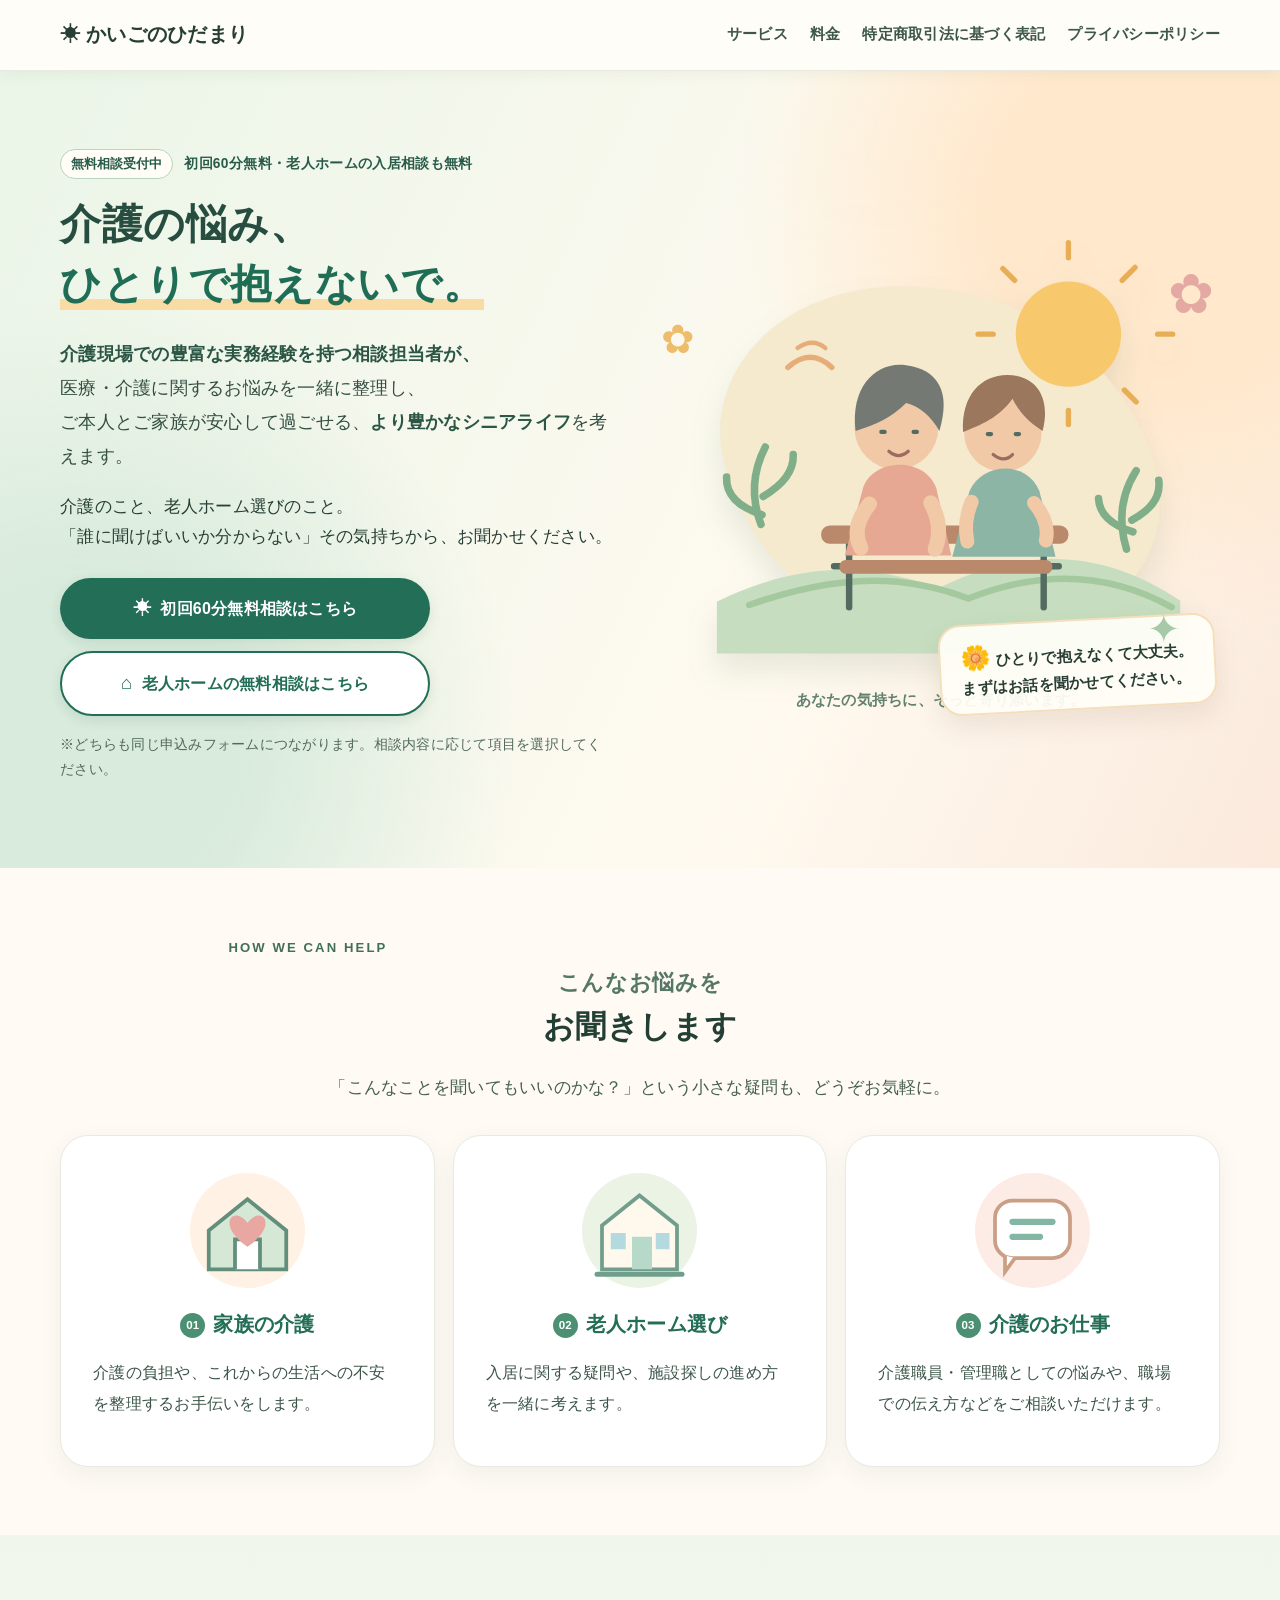
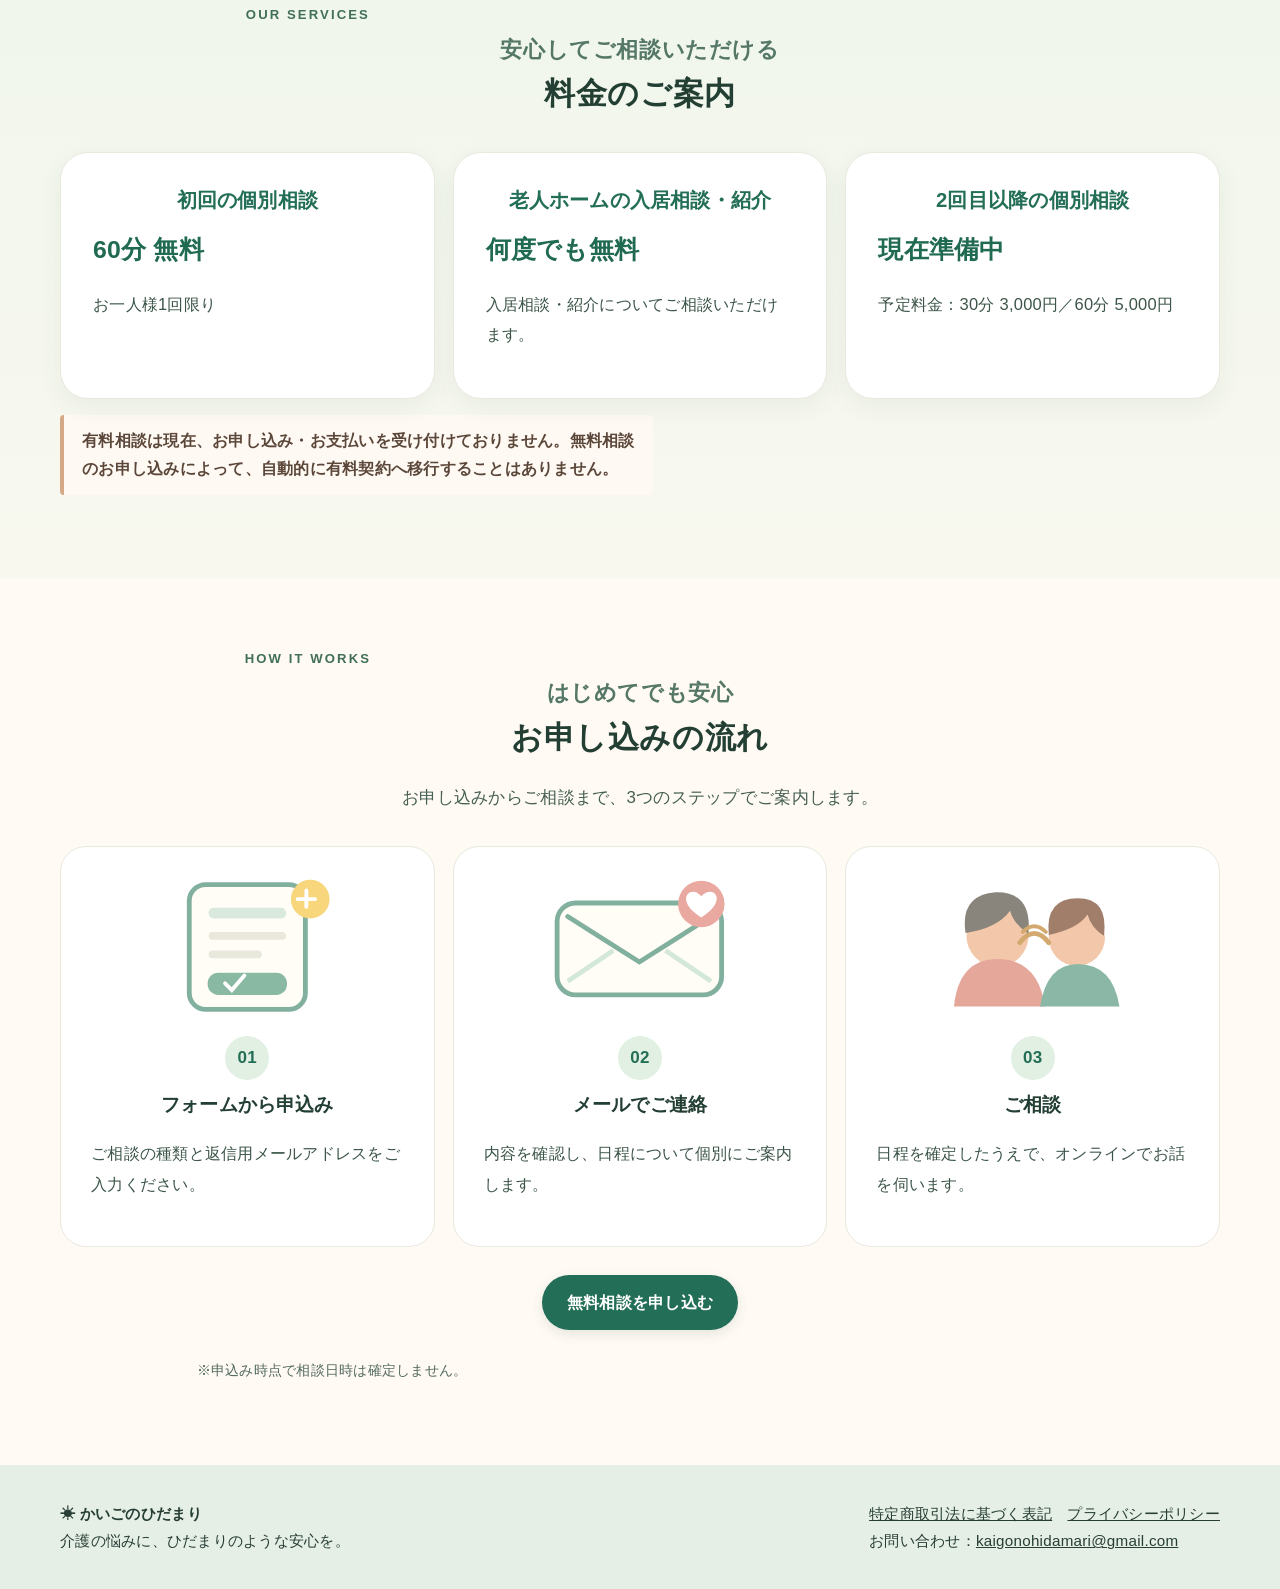
==== commit 412a5e4a: "Highlight practical care experience and supportive senior-life guidance" ====
--- a/index.html
+++ b/index.html
@@ -1 +1 @@
-<!doctype html><html lang="ja"><head><meta charset="utf-8"><meta name="viewport" content="width=device-width,initial-scale=1"><meta name="description" content="介護の悩みをひとりで抱えないで。かいごのひだまりは初回60分の介護相談が無料。老人ホームの入居相談・紹介は何度でも無料です。"><title>介護相談・老人ホーム紹介が無料｜かいごのひだまり</title><link rel="canonical" href="https://kaigo-no-hidamari.pages.dev/"><meta name="theme-color" content="#f6f8ef"><link rel="stylesheet" href="/style.css"></head><body><header><nav class="nav"><a class="logo" href="/">☀ かいごのひだまり</a><div class="navlinks"><a href="/#services">サービス</a><a href="/#pricing">料金</a><a href="/legal.html">特定商取引法に基づく表記</a><a href="/privacy.html">プライバシーポリシー</a></div></nav></header><main><div class="hero"><div class="wrap hero-layout"><div class="hero-copy"><div class="eyebrow"><span class="eyebrow-mark">無料相談受付中</span> 初回60分無料・老人ホームの入居相談も無料</div><h1><span class="headline-top">介護の悩み、</span><br><span class="headline-accent">ひとりで抱えないで。</span></h1><p class="lead"><strong>ご家族の介護・老人ホーム選び・介護のお仕事。</strong><br>「誰に聞けばいいか分からない」そんなときに、<br>気軽に相談できる窓口です。</p><div class="actions"><a class="btn" href="https://docs.google.com/forms/d/e/1FAIpQLScfKlYvZkjXa_kExmKDi_POy2eAabduM-u3noDF_7_jVGzRbw/viewform" target="_blank" rel="noopener noreferrer"><span class="btn-mark">☀</span> 初回60分無料相談はこちら</a><a class="btn secondary" href="https://docs.google.com/forms/d/e/1FAIpQLScfKlYvZkjXa_kExmKDi_POy2eAabduM-u3noDF_7_jVGzRbw/viewform" target="_blank" rel="noopener noreferrer"><span class="btn-mark">⌂</span> 老人ホームの無料相談はこちら</a></div><p class="small">※どちらも同じ申込みフォームにつながります。相談内容に応じて項目を選択してください。</p></div><div class="hero-visual"><span class="flower flower-one" aria-hidden="true">✿</span><span class="flower flower-two" aria-hidden="true">✿</span><span class="flower flower-three" aria-hidden="true">✦</span><div class="hero-art" role="img" aria-label="やさしい太陽の下で、二人がベンチに座って話しているイラスト"><svg viewBox="0 0 520 420" xmlns="http://www.w3.org/2000/svg" aria-hidden="true"><path d="M64 230C30 148 95 57 212 51c110-6 202 55 240 144 36 86-9 168-126 180-132 14-228-39-262-145Z" fill="#f5e9ce"/><circle cx="379" cy="95" r="49" fill="#f8c96c"/><g stroke="#e7ae56" stroke-width="5" stroke-linecap="round"><path d="M379 24v-14M379 179v-13M309 95h-14M462 95h14M329 45l-11-11M431 147l11 11M429 45l12-12M330 146l-11 11"/></g><path d="M52 344c78-38 138-36 207-13 86-43 161-31 224 12v49H52Z" fill="#c6ddbf"/><path d="M82 347c89-31 148-27 204-6 70-28 133-23 189 8" fill="none" stroke="#a4c99f" stroke-width="6" stroke-linecap="round"/><g stroke="#536b60" stroke-width="6" stroke-linecap="round"><path d="M155 281h219M175 281v68M356 281v68M161 311h209"/></g><rect x="149" y="273" width="230" height="17" rx="8" fill="#ba886a"/><rect x="166" y="305" width="198" height="13" rx="6" fill="#ba886a"/><g><circle cx="219" cy="182" r="39" fill="#f1c9a7"/><path d="M181 185c-5-42 20-65 47-61 30 4 42 25 31 61-8-14-19-23-31-26-14 14-28 20-47 26Z" fill="#747a73"/><path d="M188 238c9-27 56-30 68 0l14 63h-99Z" fill="#e7a893"/><path d="M205 186h3M235 186h3" stroke="#536b60" stroke-width="4" stroke-linecap="round"/><path d="M212 204q9 8 18 0" fill="none" stroke="#9e6b60" stroke-width="3" stroke-linecap="round"/><path d="M194 253q-18 22-8 41M251 252q12 22 4 43" fill="none" stroke="#f1c9a7" stroke-width="14" stroke-linecap="round"/></g><g><circle cx="318" cy="187" r="36" fill="#f1c9a7"/><path d="M281 186c-2-34 17-53 41-53 27 0 41 21 33 52-14-9-22-18-28-30-13 18-29 24-46 31Z" fill="#9b775e"/><path d="M287 241c12-27 53-29 65 0l15 61h-96Z" fill="#8cb5a6"/><path d="M304 188h3M330 188h3" stroke="#536b60" stroke-width="4" stroke-linecap="round"/><path d="M309 207q10 8 18 0" fill="none" stroke="#9e6b60" stroke-width="3" stroke-linecap="round"/><path d="M289 251q-8 19-4 37M347 252q15 18 11 35" fill="none" stroke="#f1c9a7" stroke-width="13" stroke-linecap="round"/></g><path d="M93 272q-14-37 4-72M94 263q-34-11-33-35M95 246q29-17 28-39" stroke="#7fae89" stroke-width="7" fill="none" stroke-linecap="round"/><path d="M433 295q-12-40 9-73M438 268q28-15 25-37M439 279q-31-10-32-31" stroke="#7fae89" stroke-width="7" fill="none" stroke-linecap="round"/><path d="M118 126q21-19 41 0" stroke="#e6ad78" stroke-width="5" fill="none" stroke-linecap="round"/><path d="M127 108q14-10 26 0" stroke="#e6ad78" stroke-width="4" fill="none" stroke-linecap="round"/></svg><div class="art-caption">あなたの気持ちに、そっと寄り添います。</div></div><div class="illustration-note"><span>🌼</span> ひとりで抱えなくて大丈夫。<br>まずはお話を聞かせてください。</div></div></div></div><section id="services"><div class="wrap"><p class="section-kicker">HOW WE CAN HELP</p><h2 class="section-title"><span>こんなお悩みを</span>お聞きします</h2><p class="section-intro">「こんなことを聞いてもいいのかな？」という小さな疑問も、どうぞお気軽に。</p><div class="cards"><article class="card"><svg class="card-icon" viewBox="0 0 100 100" aria-hidden="true"><circle cx="50" cy="50" r="46" fill="#fff1e3"/><path d="M19 50 50 25l31 25v31H19Z" fill="#d5e7d5" stroke="#628f7c" stroke-width="3"/><path d="M40 81V57h20v24" fill="#fff" stroke="#628f7c" stroke-width="3"/><path d="M50 44c-11-15-26 1 0 19 26-18 11-34 0-19Z" fill="#e8a7a1"/></svg><h3><span class="card-number">01</span>家族の介護</h3><p>介護の負担や、これからの生活への不安を整理するお手伝いをします。</p></article><article class="card"><svg class="card-icon" viewBox="0 0 100 100" aria-hidden="true"><circle cx="50" cy="50" r="46" fill="#eaf3e4"/><path d="M20 46 50 22l30 24v35H20Z" fill="#fff8ed" stroke="#719e8c" stroke-width="3"/><path d="M44 81V55h16v26" fill="#b7d9c9"/><path d="M27 52h12v13H27ZM63 52h11v13H63Z" fill="#b4d9df"/><path d="M16 85h68" stroke="#719e8c" stroke-width="4" stroke-linecap="round"/></svg><h3><span class="card-number">02</span>老人ホーム選び</h3><p>入居に関する疑問や、施設探しの進め方を一緒に考えます。</p></article><article class="card"><svg class="card-icon" viewBox="0 0 100 100" aria-hidden="true"><circle cx="50" cy="50" r="46" fill="#fcece5"/><rect x="20" y="26" width="60" height="46" rx="14" fill="#fff" stroke="#cb9f86" stroke-width="3"/><path d="M36 72 28 83V70" fill="#fff" stroke="#cb9f86" stroke-width="3"/><path d="M34 43h32M34 55h22" stroke="#84b7a3" stroke-width="5" stroke-linecap="round"/></svg><h3><span class="card-number">03</span>介護のお仕事</h3><p>介護職員・管理職としての悩みや、職場での伝え方などをご相談いただけます。</p></article></div></div></section><section class="tint" id="pricing"><div class="wrap"><p class="section-kicker">OUR SERVICES</p><h2 class="section-title"><span>安心してご相談いただける</span>料金のご案内</h2><div class="cards"><article class="card"><h3>初回の個別相談</h3><div class="price">60分 無料</div><p>お一人様1回限り</p></article><article class="card"><h3>老人ホームの入居相談・紹介</h3><div class="price">何度でも無料</div><p>入居相談・紹介についてご相談いただけます。</p></article><article class="card"><h3>2回目以降の個別相談</h3><div class="price">現在準備中</div><p>予定料金：30分 3,000円／60分 5,000円</p></article></div><p class="note">有料相談は現在、お申し込み・お支払いを受け付けておりません。無料相談のお申し込みによって、自動的に有料契約へ移行することはありません。</p></div></section><section><div class="wrap"><p class="section-kicker">HOW IT WORKS</p><h2 class="section-title"><span>はじめてでも安心</span>お申し込みの流れ</h2><p class="section-intro">お申し込みからご相談まで、3つのステップでご案内します。</p><div class="steps"><div class="step"><svg viewBox="0 0 240 155" class="step-art" aria-hidden="true"><rect x="60" y="13" width="120" height="129" rx="17" fill="#fffdf6" stroke="#82b09e" stroke-width="5"/><rect x="80" y="37" width="80" height="11" rx="5" fill="#d9e9dd"/><rect x="80" y="62" width="80" height="8" rx="4" fill="#e8e8dc"/><rect x="80" y="81" width="55" height="8" rx="4" fill="#e8e8dc"/><rect x="79" y="104" width="82" height="23" rx="11" fill="#8ab9a3"/><path d="M97 115l7 7 13-15" stroke="white" stroke-width="4" fill="none" stroke-linecap="round"/><circle cx="185" cy="28" r="20" fill="#f7d67c"/><path d="M181 19v17M172 28h18" stroke="#fff" stroke-width="4" stroke-linecap="round"/></svg><span class="num">01</span><h3>フォームから申込み</h3><p>ご相談の種類と返信用メールアドレスをご入力ください。</p></div><div class="step"><svg viewBox="0 0 240 155" class="step-art" aria-hidden="true"><rect x="34" y="32" width="170" height="95" rx="19" fill="#fffdf6" stroke="#82b09e" stroke-width="5"/><path d="M45 46 119 93l74-47" fill="none" stroke="#82b09e" stroke-width="5" stroke-linecap="round"/><path d="M45 113 92 81M193 113l-47-32" fill="none" stroke="#d4e8da" stroke-width="5"/><circle cx="183" cy="33" r="24" fill="#e9a9a1"/><path d="M183 47c-29-18-11-35 0-22 12-13 29 4 0 22Z" fill="white"/></svg><span class="num">02</span><h3>メールでご連絡</h3><p>内容を確認し、日程について個別にご案内します。</p></div><div class="step"><svg viewBox="0 0 240 155" class="step-art" aria-hidden="true"><circle cx="84" cy="66" r="32" fill="#f3c8aa"/><path d="M51 63q-6-39 31-42 38-1 34 43-15-10-19-24-13 18-46 23" fill="#89847c"/><path d="M39 139q5-49 45-49 42 0 49 49" fill="#e6a79b"/><circle cx="166" cy="68" r="29" fill="#f3c8aa"/><path d="M137 65q-4-38 30-38 32 0 27 39-13-8-17-22-10 15-40 21" fill="#a07e6a"/><path d="M128 139q7-44 39-44 36 0 43 44" fill="#8bb7a6"/><path d="M107 73q15-19 30 0" fill="none" stroke="#d4a96f" stroke-width="5" stroke-linecap="round"/><path d="M110 62q12-12 24 0" fill="none" stroke="#d4a96f" stroke-width="4" stroke-linecap="round"/></svg><span class="num">03</span><h3>ご相談</h3><p>日程を確定したうえで、オンラインでお話を伺います。</p></div></div><div class="actions" style="justify-content:center"><a class="btn" href="https://docs.google.com/forms/d/e/1FAIpQLScfKlYvZkjXa_kExmKDi_POy2eAabduM-u3noDF_7_jVGzRbw/viewform" target="_blank" rel="noopener noreferrer">無料相談を申し込む</a></div><p class="small" style="text-align:center">※申込み時点で相談日時は確定しません。</p></div></section></main><footer><div class="wrap"><div><strong>☀ かいごのひだまり</strong><div>介護の悩みに、ひだまりのような安心を。</div></div><div><a href="/legal.html">特定商取引法に基づく表記</a>　<a href="/privacy.html">プライバシーポリシー</a><div>お問い合わせ：<a href="mailto:kaigonohidamari@gmail.com">kaigonohidamari@gmail.com</a></div></div></div></footer></body></html>+<!doctype html><html lang="ja"><head><meta charset="utf-8"><meta name="viewport" content="width=device-width,initial-scale=1"><meta name="description" content="介護の悩みをひとりで抱えないで。かいごのひだまりは初回60分の介護相談が無料。老人ホームの入居相談・紹介は何度でも無料です。"><title>介護相談・老人ホーム紹介が無料｜かいごのひだまり</title><link rel="canonical" href="https://kaigo-no-hidamari.pages.dev/"><meta name="theme-color" content="#f6f8ef"><link rel="stylesheet" href="/style.css"></head><body><header><nav class="nav"><a class="logo" href="/">☀ かいごのひだまり</a><div class="navlinks"><a href="/#services">サービス</a><a href="/#pricing">料金</a><a href="/legal.html">特定商取引法に基づく表記</a><a href="/privacy.html">プライバシーポリシー</a></div></nav></header><main><div class="hero"><div class="wrap hero-layout"><div class="hero-copy"><div class="eyebrow"><span class="eyebrow-mark">無料相談受付中</span> 初回60分無料・老人ホームの入居相談も無料</div><h1><span class="headline-top">介護の悩み、</span><br><span class="headline-accent">ひとりで抱えないで。</span></h1><p class="lead"><strong>介護現場での豊富な実務経験を持つ相談担当者が、</strong><br>医療・介護に関するお悩みを一緒に整理し、<br>ご本人とご家族が安心して過ごせる、<strong>より豊かなシニアライフ</strong>を考えます。</p><p class="hero-support">介護のこと、老人ホーム選びのこと。<br>「誰に聞けばいいか分からない」その気持ちから、お聞かせください。</p><div class="actions"><a class="btn" href="https://docs.google.com/forms/d/e/1FAIpQLScfKlYvZkjXa_kExmKDi_POy2eAabduM-u3noDF_7_jVGzRbw/viewform" target="_blank" rel="noopener noreferrer"><span class="btn-mark">☀</span> 初回60分無料相談はこちら</a><a class="btn secondary" href="https://docs.google.com/forms/d/e/1FAIpQLScfKlYvZkjXa_kExmKDi_POy2eAabduM-u3noDF_7_jVGzRbw/viewform" target="_blank" rel="noopener noreferrer"><span class="btn-mark">⌂</span> 老人ホームの無料相談はこちら</a></div><p class="small">※どちらも同じ申込みフォームにつながります。相談内容に応じて項目を選択してください。</p></div><div class="hero-visual"><span class="flower flower-one" aria-hidden="true">✿</span><span class="flower flower-two" aria-hidden="true">✿</span><span class="flower flower-three" aria-hidden="true">✦</span><div class="hero-art" role="img" aria-label="やさしい太陽の下で、二人がベンチに座って話しているイラスト"><svg viewBox="0 0 520 420" xmlns="http://www.w3.org/2000/svg" aria-hidden="true"><path d="M64 230C30 148 95 57 212 51c110-6 202 55 240 144 36 86-9 168-126 180-132 14-228-39-262-145Z" fill="#f5e9ce"/><circle cx="379" cy="95" r="49" fill="#f8c96c"/><g stroke="#e7ae56" stroke-width="5" stroke-linecap="round"><path d="M379 24v-14M379 179v-13M309 95h-14M462 95h14M329 45l-11-11M431 147l11 11M429 45l12-12M330 146l-11 11"/></g><path d="M52 344c78-38 138-36 207-13 86-43 161-31 224 12v49H52Z" fill="#c6ddbf"/><path d="M82 347c89-31 148-27 204-6 70-28 133-23 189 8" fill="none" stroke="#a4c99f" stroke-width="6" stroke-linecap="round"/><g stroke="#536b60" stroke-width="6" stroke-linecap="round"><path d="M155 281h219M175 281v68M356 281v68M161 311h209"/></g><rect x="149" y="273" width="230" height="17" rx="8" fill="#ba886a"/><rect x="166" y="305" width="198" height="13" rx="6" fill="#ba886a"/><g><circle cx="219" cy="182" r="39" fill="#f1c9a7"/><path d="M181 185c-5-42 20-65 47-61 30 4 42 25 31 61-8-14-19-23-31-26-14 14-28 20-47 26Z" fill="#747a73"/><path d="M188 238c9-27 56-30 68 0l14 63h-99Z" fill="#e7a893"/><path d="M205 186h3M235 186h3" stroke="#536b60" stroke-width="4" stroke-linecap="round"/><path d="M212 204q9 8 18 0" fill="none" stroke="#9e6b60" stroke-width="3" stroke-linecap="round"/><path d="M194 253q-18 22-8 41M251 252q12 22 4 43" fill="none" stroke="#f1c9a7" stroke-width="14" stroke-linecap="round"/></g><g><circle cx="318" cy="187" r="36" fill="#f1c9a7"/><path d="M281 186c-2-34 17-53 41-53 27 0 41 21 33 52-14-9-22-18-28-30-13 18-29 24-46 31Z" fill="#9b775e"/><path d="M287 241c12-27 53-29 65 0l15 61h-96Z" fill="#8cb5a6"/><path d="M304 188h3M330 188h3" stroke="#536b60" stroke-width="4" stroke-linecap="round"/><path d="M309 207q10 8 18 0" fill="none" stroke="#9e6b60" stroke-width="3" stroke-linecap="round"/><path d="M289 251q-8 19-4 37M347 252q15 18 11 35" fill="none" stroke="#f1c9a7" stroke-width="13" stroke-linecap="round"/></g><path d="M93 272q-14-37 4-72M94 263q-34-11-33-35M95 246q29-17 28-39" stroke="#7fae89" stroke-width="7" fill="none" stroke-linecap="round"/><path d="M433 295q-12-40 9-73M438 268q28-15 25-37M439 279q-31-10-32-31" stroke="#7fae89" stroke-width="7" fill="none" stroke-linecap="round"/><path d="M118 126q21-19 41 0" stroke="#e6ad78" stroke-width="5" fill="none" stroke-linecap="round"/><path d="M127 108q14-10 26 0" stroke="#e6ad78" stroke-width="4" fill="none" stroke-linecap="round"/></svg><div class="art-caption">あなたの気持ちに、そっと寄り添います。</div></div><div class="illustration-note"><span>🌼</span> ひとりで抱えなくて大丈夫。<br>まずはお話を聞かせてください。</div></div></div></div><section id="services"><div class="wrap"><p class="section-kicker">HOW WE CAN HELP</p><h2 class="section-title"><span>こんなお悩みを</span>お聞きします</h2><p class="section-intro">「こんなことを聞いてもいいのかな？」という小さな疑問も、どうぞお気軽に。</p><div class="cards"><article class="card"><svg class="card-icon" viewBox="0 0 100 100" aria-hidden="true"><circle cx="50" cy="50" r="46" fill="#fff1e3"/><path d="M19 50 50 25l31 25v31H19Z" fill="#d5e7d5" stroke="#628f7c" stroke-width="3"/><path d="M40 81V57h20v24" fill="#fff" stroke="#628f7c" stroke-width="3"/><path d="M50 44c-11-15-26 1 0 19 26-18 11-34 0-19Z" fill="#e8a7a1"/></svg><h3><span class="card-number">01</span>家族の介護</h3><p>介護の負担や、これからの生活への不安を整理するお手伝いをします。</p></article><article class="card"><svg class="card-icon" viewBox="0 0 100 100" aria-hidden="true"><circle cx="50" cy="50" r="46" fill="#eaf3e4"/><path d="M20 46 50 22l30 24v35H20Z" fill="#fff8ed" stroke="#719e8c" stroke-width="3"/><path d="M44 81V55h16v26" fill="#b7d9c9"/><path d="M27 52h12v13H27ZM63 52h11v13H63Z" fill="#b4d9df"/><path d="M16 85h68" stroke="#719e8c" stroke-width="4" stroke-linecap="round"/></svg><h3><span class="card-number">02</span>老人ホーム選び</h3><p>入居に関する疑問や、施設探しの進め方を一緒に考えます。</p></article><article class="card"><svg class="card-icon" viewBox="0 0 100 100" aria-hidden="true"><circle cx="50" cy="50" r="46" fill="#fcece5"/><rect x="20" y="26" width="60" height="46" rx="14" fill="#fff" stroke="#cb9f86" stroke-width="3"/><path d="M36 72 28 83V70" fill="#fff" stroke="#cb9f86" stroke-width="3"/><path d="M34 43h32M34 55h22" stroke="#84b7a3" stroke-width="5" stroke-linecap="round"/></svg><h3><span class="card-number">03</span>介護のお仕事</h3><p>介護職員・管理職としての悩みや、職場での伝え方などをご相談いただけます。</p></article></div></div></section><section class="tint" id="pricing"><div class="wrap"><p class="section-kicker">OUR SERVICES</p><h2 class="section-title"><span>安心してご相談いただける</span>料金のご案内</h2><div class="cards"><article class="card"><h3>初回の個別相談</h3><div class="price">60分 無料</div><p>お一人様1回限り</p></article><article class="card"><h3>老人ホームの入居相談・紹介</h3><div class="price">何度でも無料</div><p>入居相談・紹介についてご相談いただけます。</p></article><article class="card"><h3>2回目以降の個別相談</h3><div class="price">現在準備中</div><p>予定料金：30分 3,000円／60分 5,000円</p></article></div><p class="note">有料相談は現在、お申し込み・お支払いを受け付けておりません。無料相談のお申し込みによって、自動的に有料契約へ移行することはありません。</p></div></section><section><div class="wrap"><p class="section-kicker">HOW IT WORKS</p><h2 class="section-title"><span>はじめてでも安心</span>お申し込みの流れ</h2><p class="section-intro">お申し込みからご相談まで、3つのステップでご案内します。</p><div class="steps"><div class="step"><svg viewBox="0 0 240 155" class="step-art" aria-hidden="true"><rect x="60" y="13" width="120" height="129" rx="17" fill="#fffdf6" stroke="#82b09e" stroke-width="5"/><rect x="80" y="37" width="80" height="11" rx="5" fill="#d9e9dd"/><rect x="80" y="62" width="80" height="8" rx="4" fill="#e8e8dc"/><rect x="80" y="81" width="55" height="8" rx="4" fill="#e8e8dc"/><rect x="79" y="104" width="82" height="23" rx="11" fill="#8ab9a3"/><path d="M97 115l7 7 13-15" stroke="white" stroke-width="4" fill="none" stroke-linecap="round"/><circle cx="185" cy="28" r="20" fill="#f7d67c"/><path d="M181 19v17M172 28h18" stroke="#fff" stroke-width="4" stroke-linecap="round"/></svg><span class="num">01</span><h3>フォームから申込み</h3><p>ご相談の種類と返信用メールアドレスをご入力ください。</p></div><div class="step"><svg viewBox="0 0 240 155" class="step-art" aria-hidden="true"><rect x="34" y="32" width="170" height="95" rx="19" fill="#fffdf6" stroke="#82b09e" stroke-width="5"/><path d="M45 46 119 93l74-47" fill="none" stroke="#82b09e" stroke-width="5" stroke-linecap="round"/><path d="M45 113 92 81M193 113l-47-32" fill="none" stroke="#d4e8da" stroke-width="5"/><circle cx="183" cy="33" r="24" fill="#e9a9a1"/><path d="M183 47c-29-18-11-35 0-22 12-13 29 4 0 22Z" fill="white"/></svg><span class="num">02</span><h3>メールでご連絡</h3><p>内容を確認し、日程について個別にご案内します。</p></div><div class="step"><svg viewBox="0 0 240 155" class="step-art" aria-hidden="true"><circle cx="84" cy="66" r="32" fill="#f3c8aa"/><path d="M51 63q-6-39 31-42 38-1 34 43-15-10-19-24-13 18-46 23" fill="#89847c"/><path d="M39 139q5-49 45-49 42 0 49 49" fill="#e6a79b"/><circle cx="166" cy="68" r="29" fill="#f3c8aa"/><path d="M137 65q-4-38 30-38 32 0 27 39-13-8-17-22-10 15-40 21" fill="#a07e6a"/><path d="M128 139q7-44 39-44 36 0 43 44" fill="#8bb7a6"/><path d="M107 73q15-19 30 0" fill="none" stroke="#d4a96f" stroke-width="5" stroke-linecap="round"/><path d="M110 62q12-12 24 0" fill="none" stroke="#d4a96f" stroke-width="4" stroke-linecap="round"/></svg><span class="num">03</span><h3>ご相談</h3><p>日程を確定したうえで、オンラインでお話を伺います。</p></div></div><div class="actions" style="justify-content:center"><a class="btn" href="https://docs.google.com/forms/d/e/1FAIpQLScfKlYvZkjXa_kExmKDi_POy2eAabduM-u3noDF_7_jVGzRbw/viewform" target="_blank" rel="noopener noreferrer">無料相談を申し込む</a></div><p class="small" style="text-align:center">※申込み時点で相談日時は確定しません。</p></div></section></main><footer><div class="wrap"><div><strong>☀ かいごのひだまり</strong><div>介護の悩みに、ひだまりのような安心を。</div></div><div><a href="/legal.html">特定商取引法に基づく表記</a>　<a href="/privacy.html">プライバシーポリシー</a><div>お問い合わせ：<a href="mailto:kaigonohidamari@gmail.com">kaigonohidamari@gmail.com</a></div></div></div></footer></body></html>
--- a/style.css
+++ b/style.css
@@ -7,3 +7,6 @@
 
 /* Readability and conversion-first hero repair */
 .hero-layout{grid-template-columns:minmax(0,1fr) minmax(0,1fr);gap:42px}.hero-copy{min-width:0}.hero h1{font-size:clamp(2rem,3.15vw,3.05rem);font-weight:800;line-height:1.42;letter-spacing:.015em;overflow-wrap:normal;word-break:keep-all;line-break:strict;margin:16px 0 22px}.hero .lead{font-size:1.075rem;line-height:1.9;overflow-wrap:anywhere}.hero .eyebrow{font-size:.86rem;letter-spacing:.025em}.hero .actions{display:flex;flex-direction:column;align-items:flex-start;gap:12px;margin:26px 0 16px}.hero .btn{width:min(100%,370px);font-size:1rem;padding:14px 20px}.hero-visual{max-width:560px}.hero-art{transform:none}.illustration-note{right:4px}.section-title{font-size:clamp(1.5rem,2.4vw,2rem)}@media(max-width:1050px){.hero-layout{grid-template-columns:1fr;gap:20px}.hero-copy{max-width:700px}.hero-visual{max-width:510px}.hero h1{font-size:clamp(2rem,4.4vw,3rem)}}@media(max-width:720px){.hero{padding:38px 20px 54px}.hero h1{font-size:clamp(1.65rem,7vw,2.25rem);line-height:1.5}.hero .lead{font-size:.97rem}.hero .lead br{display:none}.hero .actions{align-items:stretch}.hero .btn{width:100%;font-size:.95rem}.hero-visual{max-width:360px}.hero .eyebrow{font-size:.75rem}}
+
+/* Typography refinement: friendly, high contrast and scannable */
+:root{--ink:#273e35;--muted:#4e665a;--green:#236e56}body{color:var(--ink);font-family:"Hiragino Kaku Gothic ProN","Yu Gothic","Meiryo",sans-serif;font-size:1.0625rem;line-height:1.78;font-weight:500;letter-spacing:.015em}h1,h2,h3{color:#233f34;font-weight:800;letter-spacing:.01em}p{max-width:68ch}a:focus-visible{outline:3px solid #bd7a37;outline-offset:4px}.hero h1{font-size:clamp(2.05rem,3.2vw,3.15rem);line-height:1.46;letter-spacing:.015em}.headline-top{color:#274d40}.headline-accent{color:#206d56;box-decoration-break:clone;background:linear-gradient(transparent 78%,#f8dca3 78%);padding-bottom:.08em}.hero .lead{font-size:1.125rem;font-weight:500;line-height:1.9;color:#344e42;max-width:34em}.hero .lead strong{font-weight:800;color:#2b5645}.eyebrow{color:#285b49;font-weight:800}.eyebrow-mark{display:inline-block;background:#fffdf6;border:1px solid #b7d5bf;border-radius:999px;padding:3px 10px;margin-right:7px;font-size:.8rem;letter-spacing:0}.small{color:#52695d;font-size:.9rem;line-height:1.75}.btn{font-size:1.02rem;font-weight:800;letter-spacing:.015em;min-height:54px}.btn-mark{font-size:1.15em;margin-right:.25em}.section-title{line-height:1.55;margin-bottom:34px;letter-spacing:.02em}.section-title span{display:block;font-size:.72em;color:#547766;font-weight:700;margin-bottom:3px}.section-kicker{color:#416f59;letter-spacing:.16em;font-weight:800}.section-intro{font-size:1.06rem;color:#445f51;line-height:1.85}.card h3{font-size:1.27rem;line-height:1.55}.card-number{display:inline-block;font-family:Arial,sans-serif;font-size:.72rem;color:#fff;background:#4c9074;border-radius:50%;width:25px;height:25px;line-height:25px;margin-right:8px;vertical-align:middle}.card p,.step p{font-size:1.03rem;line-height:1.85;color:#3c5548}.card .price{font-size:1.55rem;color:#216a52}.note{font-size:.98rem;font-weight:600;color:#5b4739;line-height:1.8}.step h3{font-size:1.2rem}.navlinks{font-weight:700;color:#3d5749}.page{line-height:1.9}.page h2{border-left:4px solid #79ae91;padding-left:12px}.page p{max-width:68ch}@media(max-width:720px){body{font-size:1rem}.hero h1{font-size:clamp(1.68rem,6.5vw,2.2rem);line-height:1.5}.hero .lead{font-size:1rem}.hero .lead br{display:none}.section-title{font-size:1.5rem}.section-title span{font-size:.74em}.card p,.step p{font-size:1rem}.hero .btn{font-size:.94rem}.eyebrow-mark{margin-bottom:5px}}
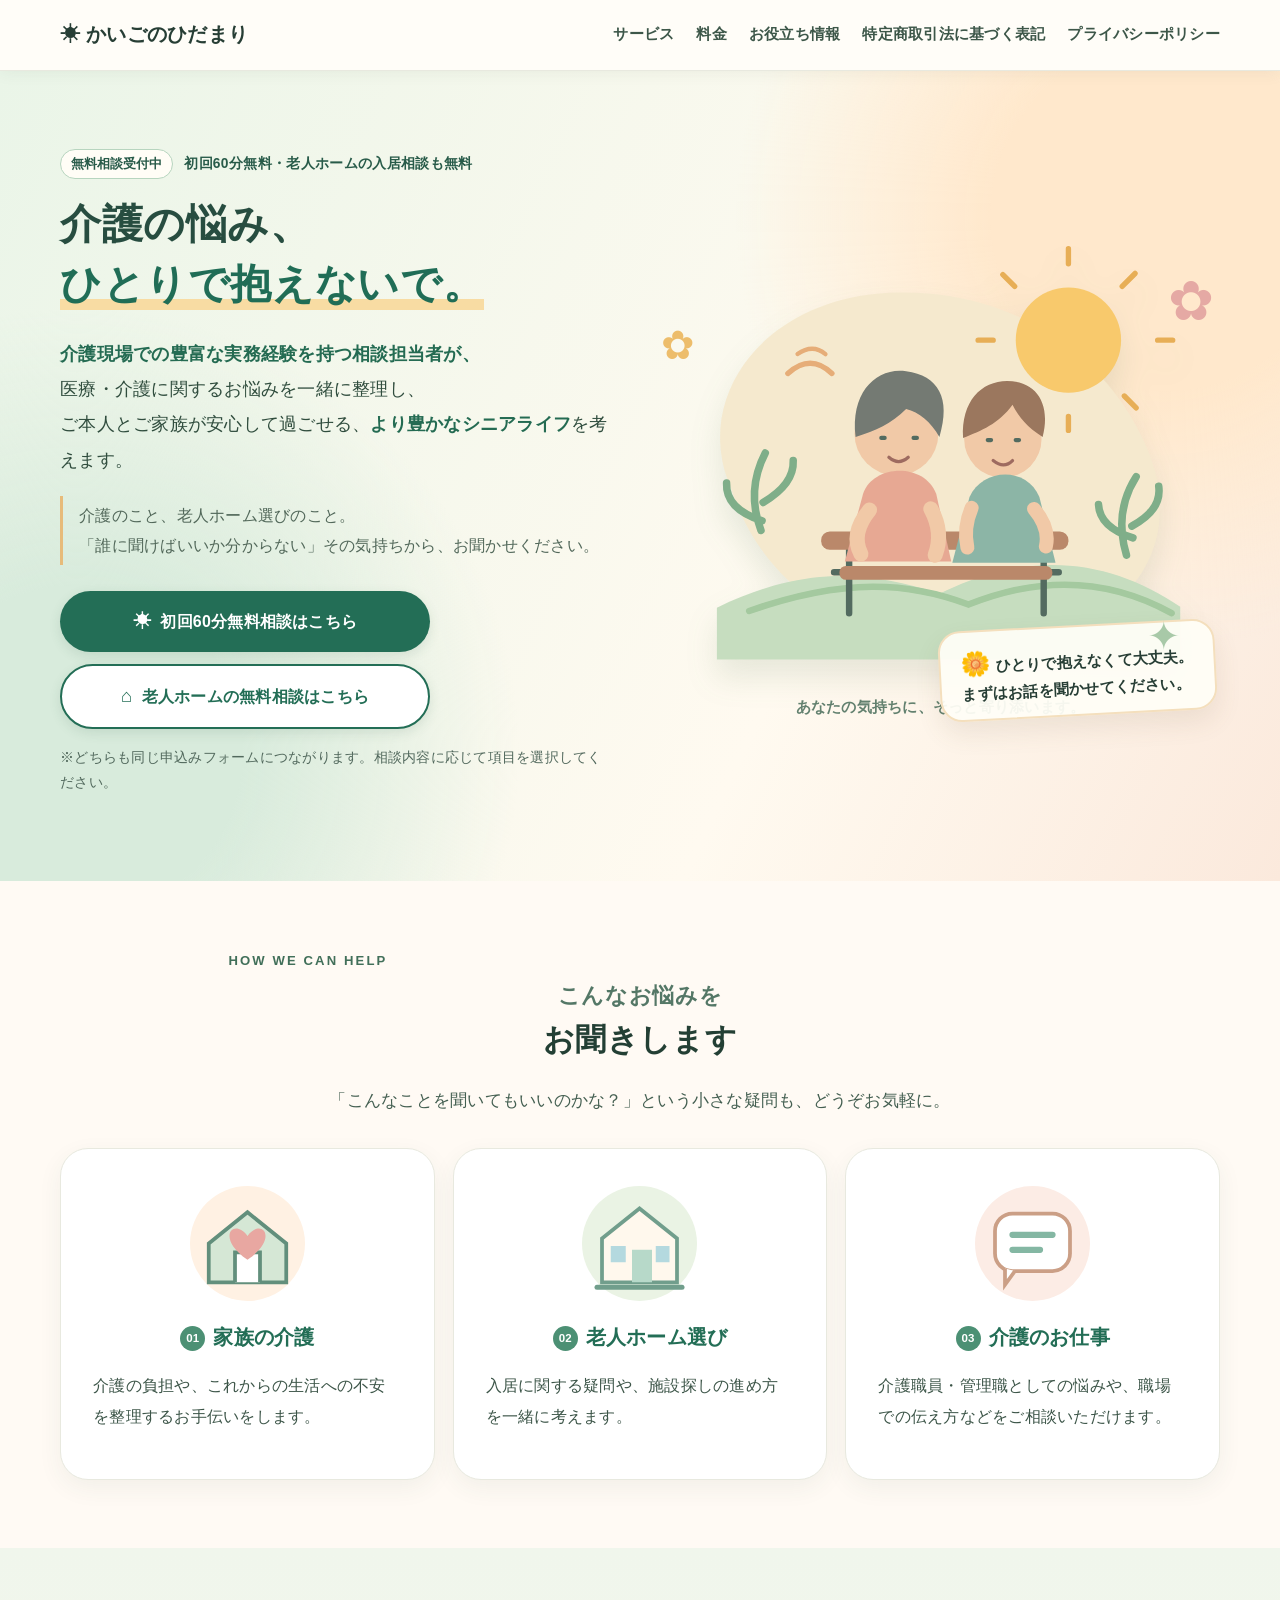
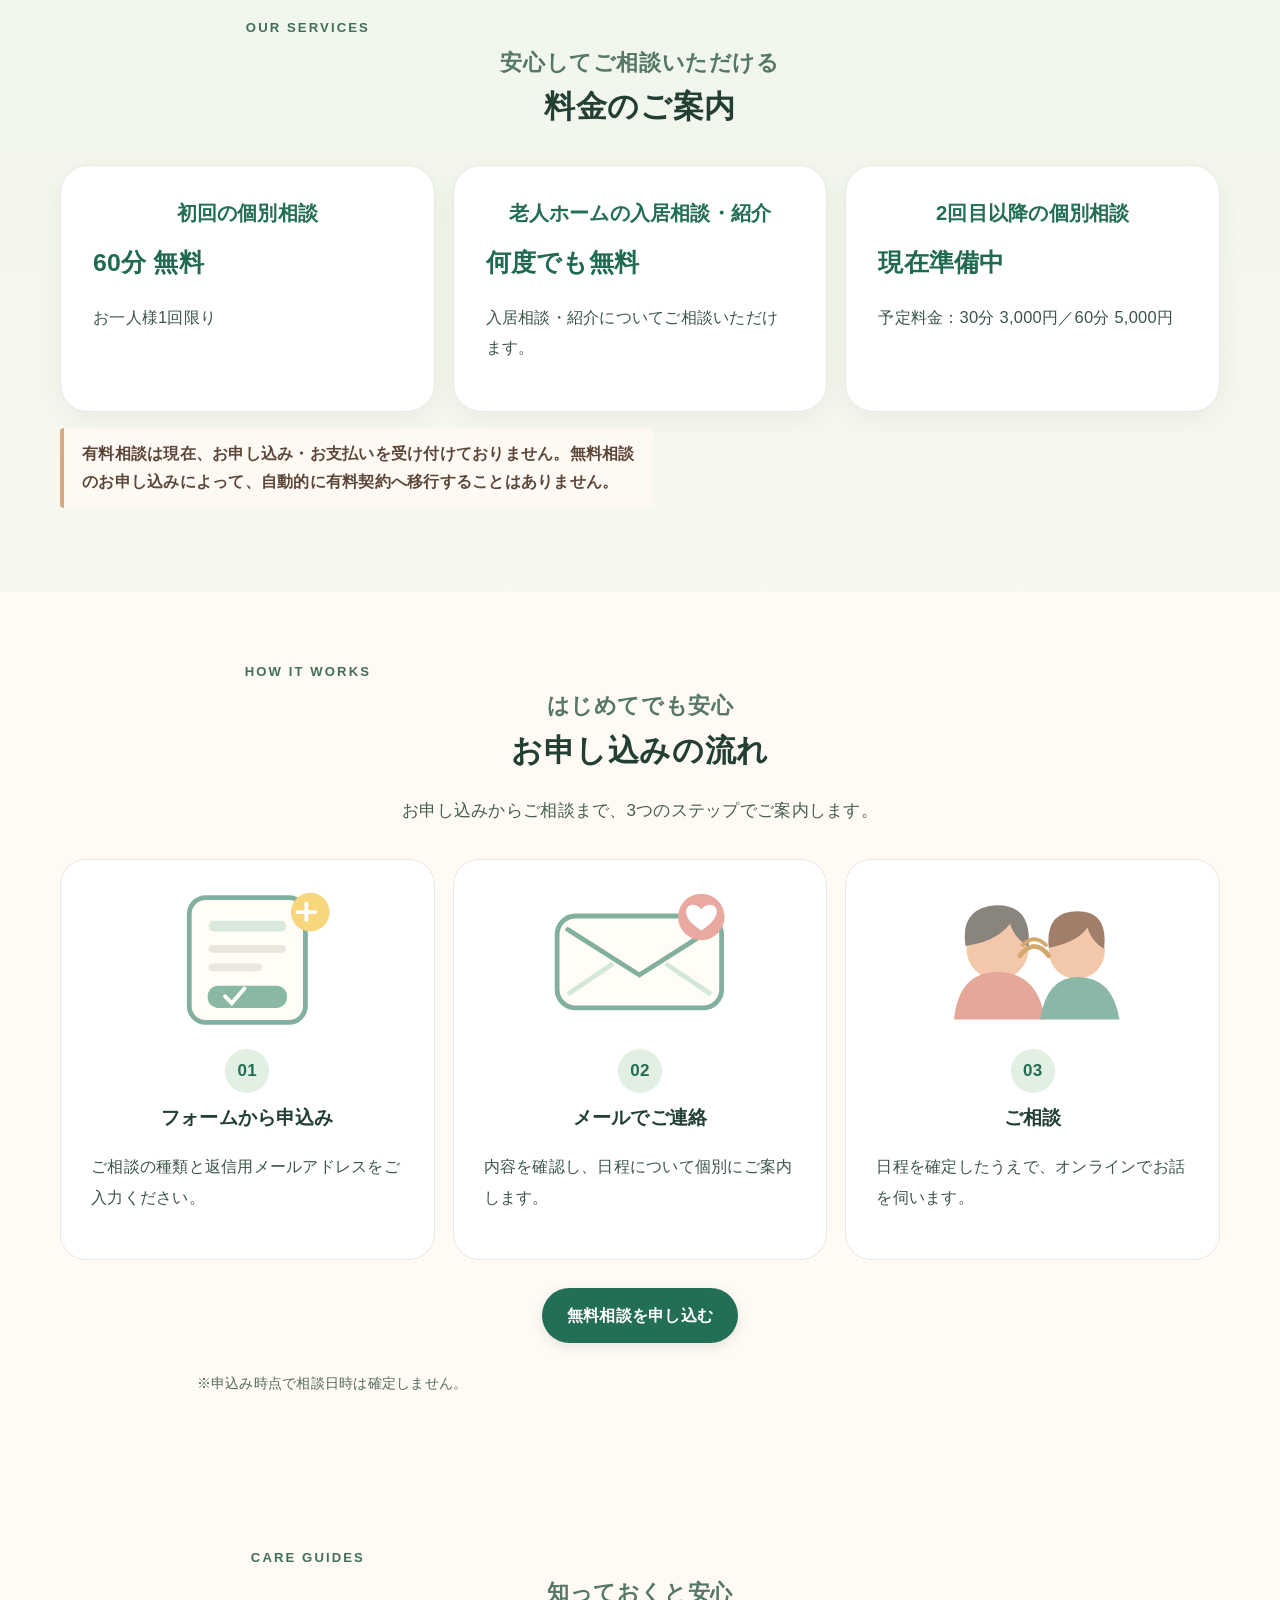
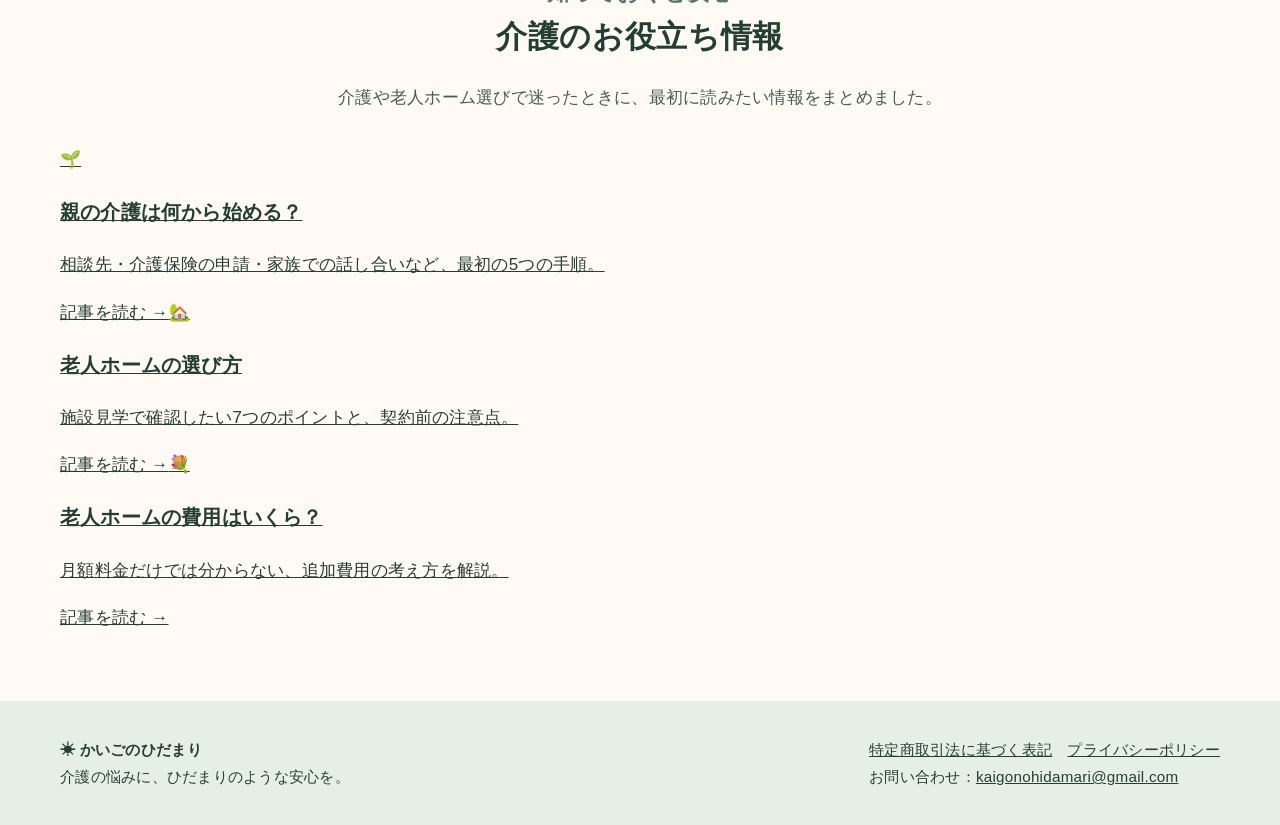
==== commit 56391e71: "Add care guides section and improve search discovery" ====
--- a/index.html
+++ b/index.html
@@ -1 +1 @@
-<!doctype html><html lang="ja"><head><meta charset="utf-8"><meta name="viewport" content="width=device-width,initial-scale=1"><meta name="description" content="介護の悩みをひとりで抱えないで。かいごのひだまりは初回60分の介護相談が無料。老人ホームの入居相談・紹介は何度でも無料です。"><title>介護相談・老人ホーム紹介が無料｜かいごのひだまり</title><link rel="canonical" href="https://kaigo-no-hidamari.pages.dev/"><meta name="theme-color" content="#f6f8ef"><link rel="stylesheet" href="/style.css"></head><body><header><nav class="nav"><a class="logo" href="/">☀ かいごのひだまり</a><div class="navlinks"><a href="/#services">サービス</a><a href="/#pricing">料金</a><a href="/legal.html">特定商取引法に基づく表記</a><a href="/privacy.html">プライバシーポリシー</a></div></nav></header><main><div class="hero"><div class="wrap hero-layout"><div class="hero-copy"><div class="eyebrow"><span class="eyebrow-mark">無料相談受付中</span> 初回60分無料・老人ホームの入居相談も無料</div><h1><span class="headline-top">介護の悩み、</span><br><span class="headline-accent">ひとりで抱えないで。</span></h1><p class="lead"><strong>介護現場での豊富な実務経験を持つ相談担当者が、</strong><br>医療・介護に関するお悩みを一緒に整理し、<br>ご本人とご家族が安心して過ごせる、<strong>より豊かなシニアライフ</strong>を考えます。</p><p class="hero-support">介護のこと、老人ホーム選びのこと。<br>「誰に聞けばいいか分からない」その気持ちから、お聞かせください。</p><div class="actions"><a class="btn" href="https://docs.google.com/forms/d/e/1FAIpQLScfKlYvZkjXa_kExmKDi_POy2eAabduM-u3noDF_7_jVGzRbw/viewform" target="_blank" rel="noopener noreferrer"><span class="btn-mark">☀</span> 初回60分無料相談はこちら</a><a class="btn secondary" href="https://docs.google.com/forms/d/e/1FAIpQLScfKlYvZkjXa_kExmKDi_POy2eAabduM-u3noDF_7_jVGzRbw/viewform" target="_blank" rel="noopener noreferrer"><span class="btn-mark">⌂</span> 老人ホームの無料相談はこちら</a></div><p class="small">※どちらも同じ申込みフォームにつながります。相談内容に応じて項目を選択してください。</p></div><div class="hero-visual"><span class="flower flower-one" aria-hidden="true">✿</span><span class="flower flower-two" aria-hidden="true">✿</span><span class="flower flower-three" aria-hidden="true">✦</span><div class="hero-art" role="img" aria-label="やさしい太陽の下で、二人がベンチに座って話しているイラスト"><svg viewBox="0 0 520 420" xmlns="http://www.w3.org/2000/svg" aria-hidden="true"><path d="M64 230C30 148 95 57 212 51c110-6 202 55 240 144 36 86-9 168-126 180-132 14-228-39-262-145Z" fill="#f5e9ce"/><circle cx="379" cy="95" r="49" fill="#f8c96c"/><g stroke="#e7ae56" stroke-width="5" stroke-linecap="round"><path d="M379 24v-14M379 179v-13M309 95h-14M462 95h14M329 45l-11-11M431 147l11 11M429 45l12-12M330 146l-11 11"/></g><path d="M52 344c78-38 138-36 207-13 86-43 161-31 224 12v49H52Z" fill="#c6ddbf"/><path d="M82 347c89-31 148-27 204-6 70-28 133-23 189 8" fill="none" stroke="#a4c99f" stroke-width="6" stroke-linecap="round"/><g stroke="#536b60" stroke-width="6" stroke-linecap="round"><path d="M155 281h219M175 281v68M356 281v68M161 311h209"/></g><rect x="149" y="273" width="230" height="17" rx="8" fill="#ba886a"/><rect x="166" y="305" width="198" height="13" rx="6" fill="#ba886a"/><g><circle cx="219" cy="182" r="39" fill="#f1c9a7"/><path d="M181 185c-5-42 20-65 47-61 30 4 42 25 31 61-8-14-19-23-31-26-14 14-28 20-47 26Z" fill="#747a73"/><path d="M188 238c9-27 56-30 68 0l14 63h-99Z" fill="#e7a893"/><path d="M205 186h3M235 186h3" stroke="#536b60" stroke-width="4" stroke-linecap="round"/><path d="M212 204q9 8 18 0" fill="none" stroke="#9e6b60" stroke-width="3" stroke-linecap="round"/><path d="M194 253q-18 22-8 41M251 252q12 22 4 43" fill="none" stroke="#f1c9a7" stroke-width="14" stroke-linecap="round"/></g><g><circle cx="318" cy="187" r="36" fill="#f1c9a7"/><path d="M281 186c-2-34 17-53 41-53 27 0 41 21 33 52-14-9-22-18-28-30-13 18-29 24-46 31Z" fill="#9b775e"/><path d="M287 241c12-27 53-29 65 0l15 61h-96Z" fill="#8cb5a6"/><path d="M304 188h3M330 188h3" stroke="#536b60" stroke-width="4" stroke-linecap="round"/><path d="M309 207q10 8 18 0" fill="none" stroke="#9e6b60" stroke-width="3" stroke-linecap="round"/><path d="M289 251q-8 19-4 37M347 252q15 18 11 35" fill="none" stroke="#f1c9a7" stroke-width="13" stroke-linecap="round"/></g><path d="M93 272q-14-37 4-72M94 263q-34-11-33-35M95 246q29-17 28-39" stroke="#7fae89" stroke-width="7" fill="none" stroke-linecap="round"/><path d="M433 295q-12-40 9-73M438 268q28-15 25-37M439 279q-31-10-32-31" stroke="#7fae89" stroke-width="7" fill="none" stroke-linecap="round"/><path d="M118 126q21-19 41 0" stroke="#e6ad78" stroke-width="5" fill="none" stroke-linecap="round"/><path d="M127 108q14-10 26 0" stroke="#e6ad78" stroke-width="4" fill="none" stroke-linecap="round"/></svg><div class="art-caption">あなたの気持ちに、そっと寄り添います。</div></div><div class="illustration-note"><span>🌼</span> ひとりで抱えなくて大丈夫。<br>まずはお話を聞かせてください。</div></div></div></div><section id="services"><div class="wrap"><p class="section-kicker">HOW WE CAN HELP</p><h2 class="section-title"><span>こんなお悩みを</span>お聞きします</h2><p class="section-intro">「こんなことを聞いてもいいのかな？」という小さな疑問も、どうぞお気軽に。</p><div class="cards"><article class="card"><svg class="card-icon" viewBox="0 0 100 100" aria-hidden="true"><circle cx="50" cy="50" r="46" fill="#fff1e3"/><path d="M19 50 50 25l31 25v31H19Z" fill="#d5e7d5" stroke="#628f7c" stroke-width="3"/><path d="M40 81V57h20v24" fill="#fff" stroke="#628f7c" stroke-width="3"/><path d="M50 44c-11-15-26 1 0 19 26-18 11-34 0-19Z" fill="#e8a7a1"/></svg><h3><span class="card-number">01</span>家族の介護</h3><p>介護の負担や、これからの生活への不安を整理するお手伝いをします。</p></article><article class="card"><svg class="card-icon" viewBox="0 0 100 100" aria-hidden="true"><circle cx="50" cy="50" r="46" fill="#eaf3e4"/><path d="M20 46 50 22l30 24v35H20Z" fill="#fff8ed" stroke="#719e8c" stroke-width="3"/><path d="M44 81V55h16v26" fill="#b7d9c9"/><path d="M27 52h12v13H27ZM63 52h11v13H63Z" fill="#b4d9df"/><path d="M16 85h68" stroke="#719e8c" stroke-width="4" stroke-linecap="round"/></svg><h3><span class="card-number">02</span>老人ホーム選び</h3><p>入居に関する疑問や、施設探しの進め方を一緒に考えます。</p></article><article class="card"><svg class="card-icon" viewBox="0 0 100 100" aria-hidden="true"><circle cx="50" cy="50" r="46" fill="#fcece5"/><rect x="20" y="26" width="60" height="46" rx="14" fill="#fff" stroke="#cb9f86" stroke-width="3"/><path d="M36 72 28 83V70" fill="#fff" stroke="#cb9f86" stroke-width="3"/><path d="M34 43h32M34 55h22" stroke="#84b7a3" stroke-width="5" stroke-linecap="round"/></svg><h3><span class="card-number">03</span>介護のお仕事</h3><p>介護職員・管理職としての悩みや、職場での伝え方などをご相談いただけます。</p></article></div></div></section><section class="tint" id="pricing"><div class="wrap"><p class="section-kicker">OUR SERVICES</p><h2 class="section-title"><span>安心してご相談いただける</span>料金のご案内</h2><div class="cards"><article class="card"><h3>初回の個別相談</h3><div class="price">60分 無料</div><p>お一人様1回限り</p></article><article class="card"><h3>老人ホームの入居相談・紹介</h3><div class="price">何度でも無料</div><p>入居相談・紹介についてご相談いただけます。</p></article><article class="card"><h3>2回目以降の個別相談</h3><div class="price">現在準備中</div><p>予定料金：30分 3,000円／60分 5,000円</p></article></div><p class="note">有料相談は現在、お申し込み・お支払いを受け付けておりません。無料相談のお申し込みによって、自動的に有料契約へ移行することはありません。</p></div></section><section><div class="wrap"><p class="section-kicker">HOW IT WORKS</p><h2 class="section-title"><span>はじめてでも安心</span>お申し込みの流れ</h2><p class="section-intro">お申し込みからご相談まで、3つのステップでご案内します。</p><div class="steps"><div class="step"><svg viewBox="0 0 240 155" class="step-art" aria-hidden="true"><rect x="60" y="13" width="120" height="129" rx="17" fill="#fffdf6" stroke="#82b09e" stroke-width="5"/><rect x="80" y="37" width="80" height="11" rx="5" fill="#d9e9dd"/><rect x="80" y="62" width="80" height="8" rx="4" fill="#e8e8dc"/><rect x="80" y="81" width="55" height="8" rx="4" fill="#e8e8dc"/><rect x="79" y="104" width="82" height="23" rx="11" fill="#8ab9a3"/><path d="M97 115l7 7 13-15" stroke="white" stroke-width="4" fill="none" stroke-linecap="round"/><circle cx="185" cy="28" r="20" fill="#f7d67c"/><path d="M181 19v17M172 28h18" stroke="#fff" stroke-width="4" stroke-linecap="round"/></svg><span class="num">01</span><h3>フォームから申込み</h3><p>ご相談の種類と返信用メールアドレスをご入力ください。</p></div><div class="step"><svg viewBox="0 0 240 155" class="step-art" aria-hidden="true"><rect x="34" y="32" width="170" height="95" rx="19" fill="#fffdf6" stroke="#82b09e" stroke-width="5"/><path d="M45 46 119 93l74-47" fill="none" stroke="#82b09e" stroke-width="5" stroke-linecap="round"/><path d="M45 113 92 81M193 113l-47-32" fill="none" stroke="#d4e8da" stroke-width="5"/><circle cx="183" cy="33" r="24" fill="#e9a9a1"/><path d="M183 47c-29-18-11-35 0-22 12-13 29 4 0 22Z" fill="white"/></svg><span class="num">02</span><h3>メールでご連絡</h3><p>内容を確認し、日程について個別にご案内します。</p></div><div class="step"><svg viewBox="0 0 240 155" class="step-art" aria-hidden="true"><circle cx="84" cy="66" r="32" fill="#f3c8aa"/><path d="M51 63q-6-39 31-42 38-1 34 43-15-10-19-24-13 18-46 23" fill="#89847c"/><path d="M39 139q5-49 45-49 42 0 49 49" fill="#e6a79b"/><circle cx="166" cy="68" r="29" fill="#f3c8aa"/><path d="M137 65q-4-38 30-38 32 0 27 39-13-8-17-22-10 15-40 21" fill="#a07e6a"/><path d="M128 139q7-44 39-44 36 0 43 44" fill="#8bb7a6"/><path d="M107 73q15-19 30 0" fill="none" stroke="#d4a96f" stroke-width="5" stroke-linecap="round"/><path d="M110 62q12-12 24 0" fill="none" stroke="#d4a96f" stroke-width="4" stroke-linecap="round"/></svg><span class="num">03</span><h3>ご相談</h3><p>日程を確定したうえで、オンラインでお話を伺います。</p></div></div><div class="actions" style="justify-content:center"><a class="btn" href="https://docs.google.com/forms/d/e/1FAIpQLScfKlYvZkjXa_kExmKDi_POy2eAabduM-u3noDF_7_jVGzRbw/viewform" target="_blank" rel="noopener noreferrer">無料相談を申し込む</a></div><p class="small" style="text-align:center">※申込み時点で相談日時は確定しません。</p></div></section></main><footer><div class="wrap"><div><strong>☀ かいごのひだまり</strong><div>介護の悩みに、ひだまりのような安心を。</div></div><div><a href="/legal.html">特定商取引法に基づく表記</a>　<a href="/privacy.html">プライバシーポリシー</a><div>お問い合わせ：<a href="mailto:kaigonohidamari@gmail.com">kaigonohidamari@gmail.com</a></div></div></div></footer></body></html>+<!doctype html><html lang="ja"><head><meta charset="utf-8"><meta name="viewport" content="width=device-width,initial-scale=1"><meta name="description" content="介護の悩みをひとりで抱えないで。かいごのひだまりは初回60分の介護相談が無料。老人ホームの入居相談・紹介は何度でも無料です。"><title>介護相談・老人ホーム紹介が無料｜かいごのひだまり</title><link rel="canonical" href="https://kaigo-no-hidamari.pages.dev/"><meta name="theme-color" content="#f6f8ef"><link rel="stylesheet" href="/style.css"></head><body><header><nav class="nav"><a class="logo" href="/">☀ かいごのひだまり</a><div class="navlinks"><a href="/#services">サービス</a><a href="/#pricing">料金</a><a href="/#guides">お役立ち情報</a><a href="/legal.html">特定商取引法に基づく表記</a><a href="/privacy.html">プライバシーポリシー</a></div></nav></header><main><div class="hero"><div class="wrap hero-layout"><div class="hero-copy"><div class="eyebrow"><span class="eyebrow-mark">無料相談受付中</span> 初回60分無料・老人ホームの入居相談も無料</div><h1><span class="headline-top">介護の悩み、</span><br><span class="headline-accent">ひとりで抱えないで。</span></h1><p class="lead"><strong>介護現場での豊富な実務経験を持つ相談担当者が、</strong><br>医療・介護に関するお悩みを一緒に整理し、<br>ご本人とご家族が安心して過ごせる、<strong>より豊かなシニアライフ</strong>を考えます。</p><p class="hero-support">介護のこと、老人ホーム選びのこと。<br>「誰に聞けばいいか分からない」その気持ちから、お聞かせください。</p><div class="actions"><a class="btn" href="https://docs.google.com/forms/d/e/1FAIpQLScfKlYvZkjXa_kExmKDi_POy2eAabduM-u3noDF_7_jVGzRbw/viewform" target="_blank" rel="noopener noreferrer"><span class="btn-mark">☀</span> 初回60分無料相談はこちら</a><a class="btn secondary" href="https://docs.google.com/forms/d/e/1FAIpQLScfKlYvZkjXa_kExmKDi_POy2eAabduM-u3noDF_7_jVGzRbw/viewform" target="_blank" rel="noopener noreferrer"><span class="btn-mark">⌂</span> 老人ホームの無料相談はこちら</a></div><p class="small">※どちらも同じ申込みフォームにつながります。相談内容に応じて項目を選択してください。</p></div><div class="hero-visual"><span class="flower flower-one" aria-hidden="true">✿</span><span class="flower flower-two" aria-hidden="true">✿</span><span class="flower flower-three" aria-hidden="true">✦</span><div class="hero-art" role="img" aria-label="やさしい太陽の下で、二人がベンチに座って話しているイラスト"><svg viewBox="0 0 520 420" xmlns="http://www.w3.org/2000/svg" aria-hidden="true"><path d="M64 230C30 148 95 57 212 51c110-6 202 55 240 144 36 86-9 168-126 180-132 14-228-39-262-145Z" fill="#f5e9ce"/><circle cx="379" cy="95" r="49" fill="#f8c96c"/><g stroke="#e7ae56" stroke-width="5" stroke-linecap="round"><path d="M379 24v-14M379 179v-13M309 95h-14M462 95h14M329 45l-11-11M431 147l11 11M429 45l12-12M330 146l-11 11"/></g><path d="M52 344c78-38 138-36 207-13 86-43 161-31 224 12v49H52Z" fill="#c6ddbf"/><path d="M82 347c89-31 148-27 204-6 70-28 133-23 189 8" fill="none" stroke="#a4c99f" stroke-width="6" stroke-linecap="round"/><g stroke="#536b60" stroke-width="6" stroke-linecap="round"><path d="M155 281h219M175 281v68M356 281v68M161 311h209"/></g><rect x="149" y="273" width="230" height="17" rx="8" fill="#ba886a"/><rect x="166" y="305" width="198" height="13" rx="6" fill="#ba886a"/><g><circle cx="219" cy="182" r="39" fill="#f1c9a7"/><path d="M181 185c-5-42 20-65 47-61 30 4 42 25 31 61-8-14-19-23-31-26-14 14-28 20-47 26Z" fill="#747a73"/><path d="M188 238c9-27 56-30 68 0l14 63h-99Z" fill="#e7a893"/><path d="M205 186h3M235 186h3" stroke="#536b60" stroke-width="4" stroke-linecap="round"/><path d="M212 204q9 8 18 0" fill="none" stroke="#9e6b60" stroke-width="3" stroke-linecap="round"/><path d="M194 253q-18 22-8 41M251 252q12 22 4 43" fill="none" stroke="#f1c9a7" stroke-width="14" stroke-linecap="round"/></g><g><circle cx="318" cy="187" r="36" fill="#f1c9a7"/><path d="M281 186c-2-34 17-53 41-53 27 0 41 21 33 52-14-9-22-18-28-30-13 18-29 24-46 31Z" fill="#9b775e"/><path d="M287 241c12-27 53-29 65 0l15 61h-96Z" fill="#8cb5a6"/><path d="M304 188h3M330 188h3" stroke="#536b60" stroke-width="4" stroke-linecap="round"/><path d="M309 207q10 8 18 0" fill="none" stroke="#9e6b60" stroke-width="3" stroke-linecap="round"/><path d="M289 251q-8 19-4 37M347 252q15 18 11 35" fill="none" stroke="#f1c9a7" stroke-width="13" stroke-linecap="round"/></g><path d="M93 272q-14-37 4-72M94 263q-34-11-33-35M95 246q29-17 28-39" stroke="#7fae89" stroke-width="7" fill="none" stroke-linecap="round"/><path d="M433 295q-12-40 9-73M438 268q28-15 25-37M439 279q-31-10-32-31" stroke="#7fae89" stroke-width="7" fill="none" stroke-linecap="round"/><path d="M118 126q21-19 41 0" stroke="#e6ad78" stroke-width="5" fill="none" stroke-linecap="round"/><path d="M127 108q14-10 26 0" stroke="#e6ad78" stroke-width="4" fill="none" stroke-linecap="round"/></svg><div class="art-caption">あなたの気持ちに、そっと寄り添います。</div></div><div class="illustration-note"><span>🌼</span> ひとりで抱えなくて大丈夫。<br>まずはお話を聞かせてください。</div></div></div></div><section id="services"><div class="wrap"><p class="section-kicker">HOW WE CAN HELP</p><h2 class="section-title"><span>こんなお悩みを</span>お聞きします</h2><p class="section-intro">「こんなことを聞いてもいいのかな？」という小さな疑問も、どうぞお気軽に。</p><div class="cards"><article class="card"><svg class="card-icon" viewBox="0 0 100 100" aria-hidden="true"><circle cx="50" cy="50" r="46" fill="#fff1e3"/><path d="M19 50 50 25l31 25v31H19Z" fill="#d5e7d5" stroke="#628f7c" stroke-width="3"/><path d="M40 81V57h20v24" fill="#fff" stroke="#628f7c" stroke-width="3"/><path d="M50 44c-11-15-26 1 0 19 26-18 11-34 0-19Z" fill="#e8a7a1"/></svg><h3><span class="card-number">01</span>家族の介護</h3><p>介護の負担や、これからの生活への不安を整理するお手伝いをします。</p></article><article class="card"><svg class="card-icon" viewBox="0 0 100 100" aria-hidden="true"><circle cx="50" cy="50" r="46" fill="#eaf3e4"/><path d="M20 46 50 22l30 24v35H20Z" fill="#fff8ed" stroke="#719e8c" stroke-width="3"/><path d="M44 81V55h16v26" fill="#b7d9c9"/><path d="M27 52h12v13H27ZM63 52h11v13H63Z" fill="#b4d9df"/><path d="M16 85h68" stroke="#719e8c" stroke-width="4" stroke-linecap="round"/></svg><h3><span class="card-number">02</span>老人ホーム選び</h3><p>入居に関する疑問や、施設探しの進め方を一緒に考えます。</p></article><article class="card"><svg class="card-icon" viewBox="0 0 100 100" aria-hidden="true"><circle cx="50" cy="50" r="46" fill="#fcece5"/><rect x="20" y="26" width="60" height="46" rx="14" fill="#fff" stroke="#cb9f86" stroke-width="3"/><path d="M36 72 28 83V70" fill="#fff" stroke="#cb9f86" stroke-width="3"/><path d="M34 43h32M34 55h22" stroke="#84b7a3" stroke-width="5" stroke-linecap="round"/></svg><h3><span class="card-number">03</span>介護のお仕事</h3><p>介護職員・管理職としての悩みや、職場での伝え方などをご相談いただけます。</p></article></div></div></section><section class="tint" id="pricing"><div class="wrap"><p class="section-kicker">OUR SERVICES</p><h2 class="section-title"><span>安心してご相談いただける</span>料金のご案内</h2><div class="cards"><article class="card"><h3>初回の個別相談</h3><div class="price">60分 無料</div><p>お一人様1回限り</p></article><article class="card"><h3>老人ホームの入居相談・紹介</h3><div class="price">何度でも無料</div><p>入居相談・紹介についてご相談いただけます。</p></article><article class="card"><h3>2回目以降の個別相談</h3><div class="price">現在準備中</div><p>予定料金：30分 3,000円／60分 5,000円</p></article></div><p class="note">有料相談は現在、お申し込み・お支払いを受け付けておりません。無料相談のお申し込みによって、自動的に有料契約へ移行することはありません。</p></div></section><section><div class="wrap"><p class="section-kicker">HOW IT WORKS</p><h2 class="section-title"><span>はじめてでも安心</span>お申し込みの流れ</h2><p class="section-intro">お申し込みからご相談まで、3つのステップでご案内します。</p><div class="steps"><div class="step"><svg viewBox="0 0 240 155" class="step-art" aria-hidden="true"><rect x="60" y="13" width="120" height="129" rx="17" fill="#fffdf6" stroke="#82b09e" stroke-width="5"/><rect x="80" y="37" width="80" height="11" rx="5" fill="#d9e9dd"/><rect x="80" y="62" width="80" height="8" rx="4" fill="#e8e8dc"/><rect x="80" y="81" width="55" height="8" rx="4" fill="#e8e8dc"/><rect x="79" y="104" width="82" height="23" rx="11" fill="#8ab9a3"/><path d="M97 115l7 7 13-15" stroke="white" stroke-width="4" fill="none" stroke-linecap="round"/><circle cx="185" cy="28" r="20" fill="#f7d67c"/><path d="M181 19v17M172 28h18" stroke="#fff" stroke-width="4" stroke-linecap="round"/></svg><span class="num">01</span><h3>フォームから申込み</h3><p>ご相談の種類と返信用メールアドレスをご入力ください。</p></div><div class="step"><svg viewBox="0 0 240 155" class="step-art" aria-hidden="true"><rect x="34" y="32" width="170" height="95" rx="19" fill="#fffdf6" stroke="#82b09e" stroke-width="5"/><path d="M45 46 119 93l74-47" fill="none" stroke="#82b09e" stroke-width="5" stroke-linecap="round"/><path d="M45 113 92 81M193 113l-47-32" fill="none" stroke="#d4e8da" stroke-width="5"/><circle cx="183" cy="33" r="24" fill="#e9a9a1"/><path d="M183 47c-29-18-11-35 0-22 12-13 29 4 0 22Z" fill="white"/></svg><span class="num">02</span><h3>メールでご連絡</h3><p>内容を確認し、日程について個別にご案内します。</p></div><div class="step"><svg viewBox="0 0 240 155" class="step-art" aria-hidden="true"><circle cx="84" cy="66" r="32" fill="#f3c8aa"/><path d="M51 63q-6-39 31-42 38-1 34 43-15-10-19-24-13 18-46 23" fill="#89847c"/><path d="M39 139q5-49 45-49 42 0 49 49" fill="#e6a79b"/><circle cx="166" cy="68" r="29" fill="#f3c8aa"/><path d="M137 65q-4-38 30-38 32 0 27 39-13-8-17-22-10 15-40 21" fill="#a07e6a"/><path d="M128 139q7-44 39-44 36 0 43 44" fill="#8bb7a6"/><path d="M107 73q15-19 30 0" fill="none" stroke="#d4a96f" stroke-width="5" stroke-linecap="round"/><path d="M110 62q12-12 24 0" fill="none" stroke="#d4a96f" stroke-width="4" stroke-linecap="round"/></svg><span class="num">03</span><h3>ご相談</h3><p>日程を確定したうえで、オンラインでお話を伺います。</p></div></div><div class="actions" style="justify-content:center"><a class="btn" href="https://docs.google.com/forms/d/e/1FAIpQLScfKlYvZkjXa_kExmKDi_POy2eAabduM-u3noDF_7_jVGzRbw/viewform" target="_blank" rel="noopener noreferrer">無料相談を申し込む</a></div><p class="small" style="text-align:center">※申込み時点で相談日時は確定しません。</p></div></section><section id="guides" class="guide-section"><div class="wrap"><p class="section-kicker">CARE GUIDES</p><h2 class="section-title"><span>知っておくと安心</span>介護のお役立ち情報</h2><p class="section-intro">介護や老人ホーム選びで迷ったときに、最初に読みたい情報をまとめました。</p><div class="guide-grid"><a class="guide-card" href="/parent-care-first-steps.html"><span class="guide-icon" aria-hidden="true">🌱</span><h3>親の介護は何から始める？</h3><p>相談先・介護保険の申請・家族での話し合いなど、最初の5つの手順。</p><span class="guide-more">記事を読む →</span></a><a class="guide-card" href="/nursing-home-selection.html"><span class="guide-icon" aria-hidden="true">🏡</span><h3>老人ホームの選び方</h3><p>施設見学で確認したい7つのポイントと、契約前の注意点。</p><span class="guide-more">記事を読む →</span></a><a class="guide-card" href="/nursing-home-costs.html"><span class="guide-icon" aria-hidden="true">💐</span><h3>老人ホームの費用はいくら？</h3><p>月額料金だけでは分からない、追加費用の考え方を解説。</p><span class="guide-more">記事を読む →</span></a></div></div></section></main><footer><div class="wrap"><div><strong>☀ かいごのひだまり</strong><div>介護の悩みに、ひだまりのような安心を。</div></div><div><a href="/legal.html">特定商取引法に基づく表記</a>　<a href="/privacy.html">プライバシーポリシー</a><div>お問い合わせ：<a href="mailto:kaigonohidamari@gmail.com">kaigonohidamari@gmail.com</a></div></div></div></footer></body></html>
--- a/style.css
+++ b/style.css
@@ -10,3 +10,6 @@
 
 /* Typography refinement: friendly, high contrast and scannable */
 :root{--ink:#273e35;--muted:#4e665a;--green:#236e56}body{color:var(--ink);font-family:"Hiragino Kaku Gothic ProN","Yu Gothic","Meiryo",sans-serif;font-size:1.0625rem;line-height:1.78;font-weight:500;letter-spacing:.015em}h1,h2,h3{color:#233f34;font-weight:800;letter-spacing:.01em}p{max-width:68ch}a:focus-visible{outline:3px solid #bd7a37;outline-offset:4px}.hero h1{font-size:clamp(2.05rem,3.2vw,3.15rem);line-height:1.46;letter-spacing:.015em}.headline-top{color:#274d40}.headline-accent{color:#206d56;box-decoration-break:clone;background:linear-gradient(transparent 78%,#f8dca3 78%);padding-bottom:.08em}.hero .lead{font-size:1.125rem;font-weight:500;line-height:1.9;color:#344e42;max-width:34em}.hero .lead strong{font-weight:800;color:#2b5645}.eyebrow{color:#285b49;font-weight:800}.eyebrow-mark{display:inline-block;background:#fffdf6;border:1px solid #b7d5bf;border-radius:999px;padding:3px 10px;margin-right:7px;font-size:.8rem;letter-spacing:0}.small{color:#52695d;font-size:.9rem;line-height:1.75}.btn{font-size:1.02rem;font-weight:800;letter-spacing:.015em;min-height:54px}.btn-mark{font-size:1.15em;margin-right:.25em}.section-title{line-height:1.55;margin-bottom:34px;letter-spacing:.02em}.section-title span{display:block;font-size:.72em;color:#547766;font-weight:700;margin-bottom:3px}.section-kicker{color:#416f59;letter-spacing:.16em;font-weight:800}.section-intro{font-size:1.06rem;color:#445f51;line-height:1.85}.card h3{font-size:1.27rem;line-height:1.55}.card-number{display:inline-block;font-family:Arial,sans-serif;font-size:.72rem;color:#fff;background:#4c9074;border-radius:50%;width:25px;height:25px;line-height:25px;margin-right:8px;vertical-align:middle}.card p,.step p{font-size:1.03rem;line-height:1.85;color:#3c5548}.card .price{font-size:1.55rem;color:#216a52}.note{font-size:.98rem;font-weight:600;color:#5b4739;line-height:1.8}.step h3{font-size:1.2rem}.navlinks{font-weight:700;color:#3d5749}.page{line-height:1.9}.page h2{border-left:4px solid #79ae91;padding-left:12px}.page p{max-width:68ch}@media(max-width:720px){body{font-size:1rem}.hero h1{font-size:clamp(1.68rem,6.5vw,2.2rem);line-height:1.5}.hero .lead{font-size:1rem}.hero .lead br{display:none}.section-title{font-size:1.5rem}.section-title span{font-size:.74em}.card p,.step p{font-size:1rem}.hero .btn{font-size:.94rem}.eyebrow-mark{margin-bottom:5px}}
+
+/* Trust-building introductory message */
+.hero .lead{font-size:1.13rem;line-height:1.95;color:#304d3e;max-width:37em}.hero .lead strong{color:#246b52;font-weight:800}.hero-support{font-size:1rem;line-height:1.85;color:#52685a;border-left:3px solid #e7bb7a;padding:5px 0 5px 16px;margin:12px 0 0;max-width:36em}@media(max-width:720px){.hero .lead{font-size:1rem}.hero .lead br,.hero-support br{display:none}.hero-support{font-size:.94rem}}
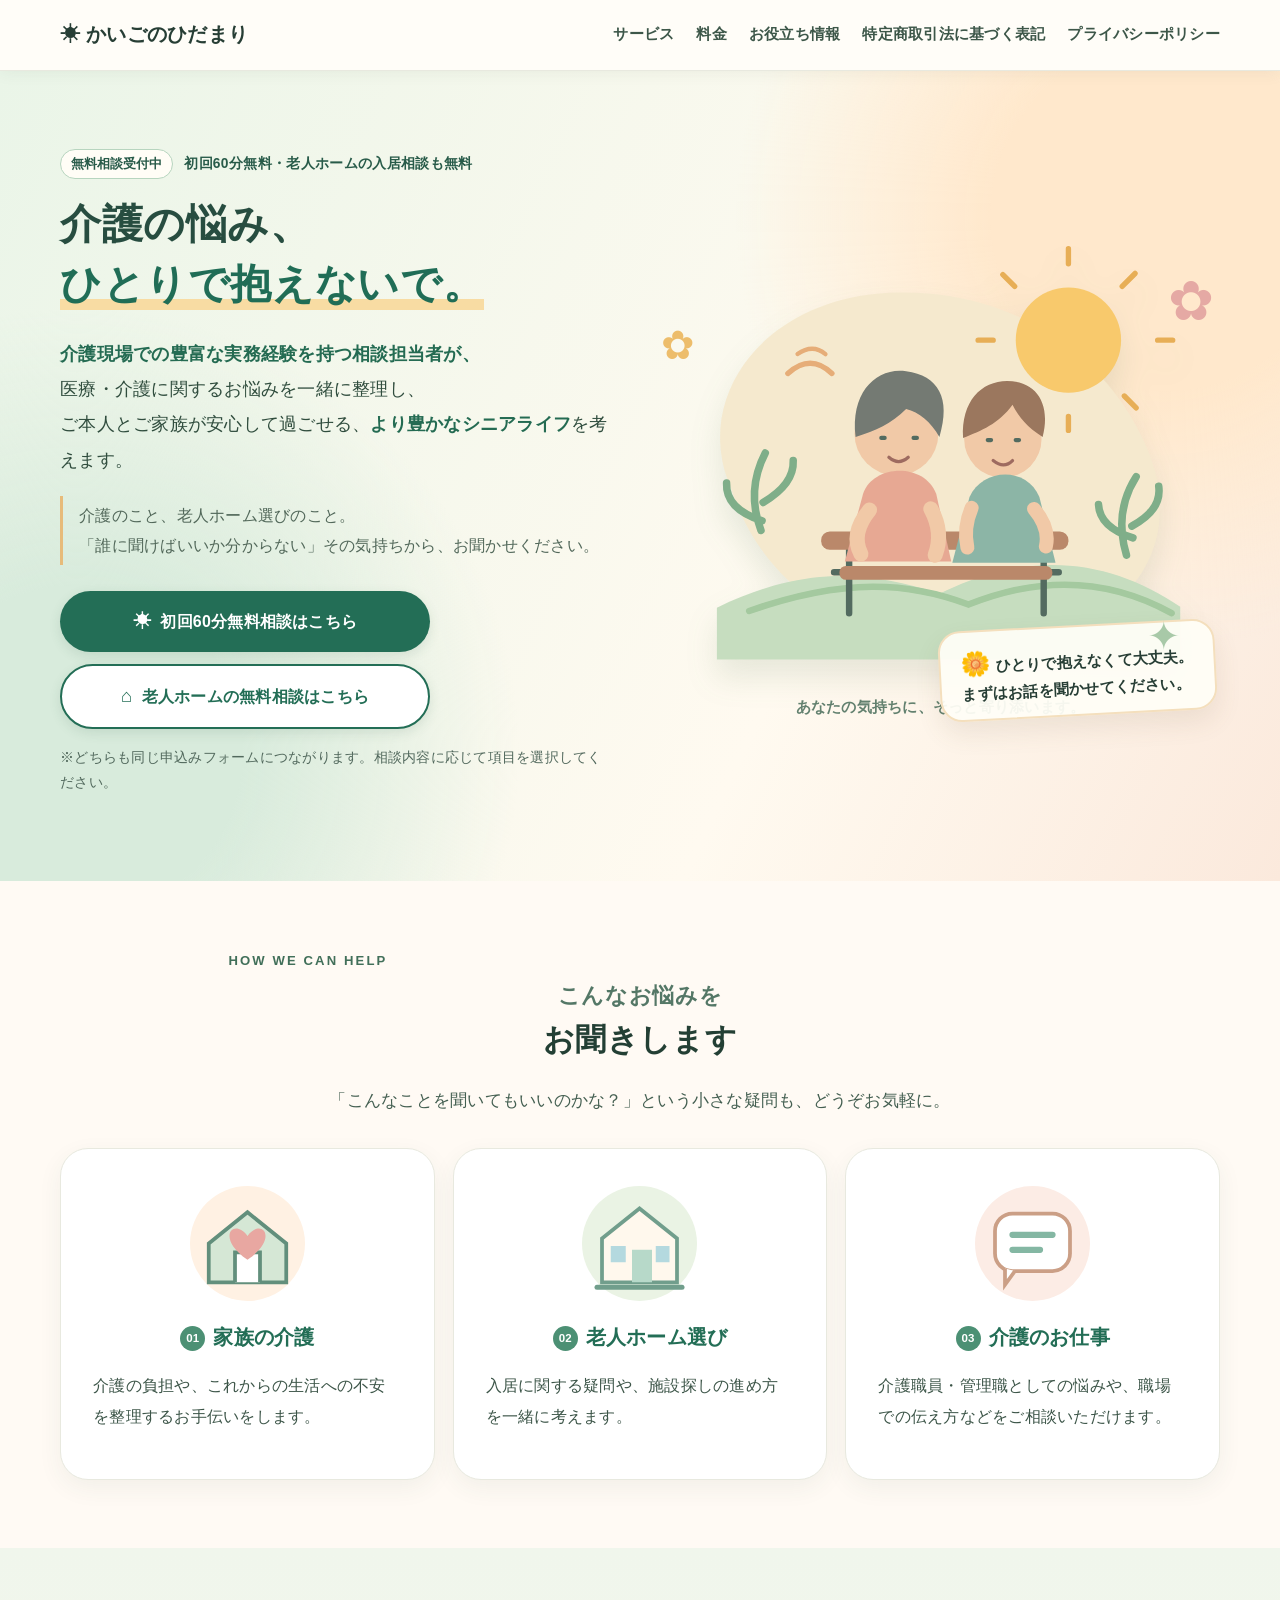
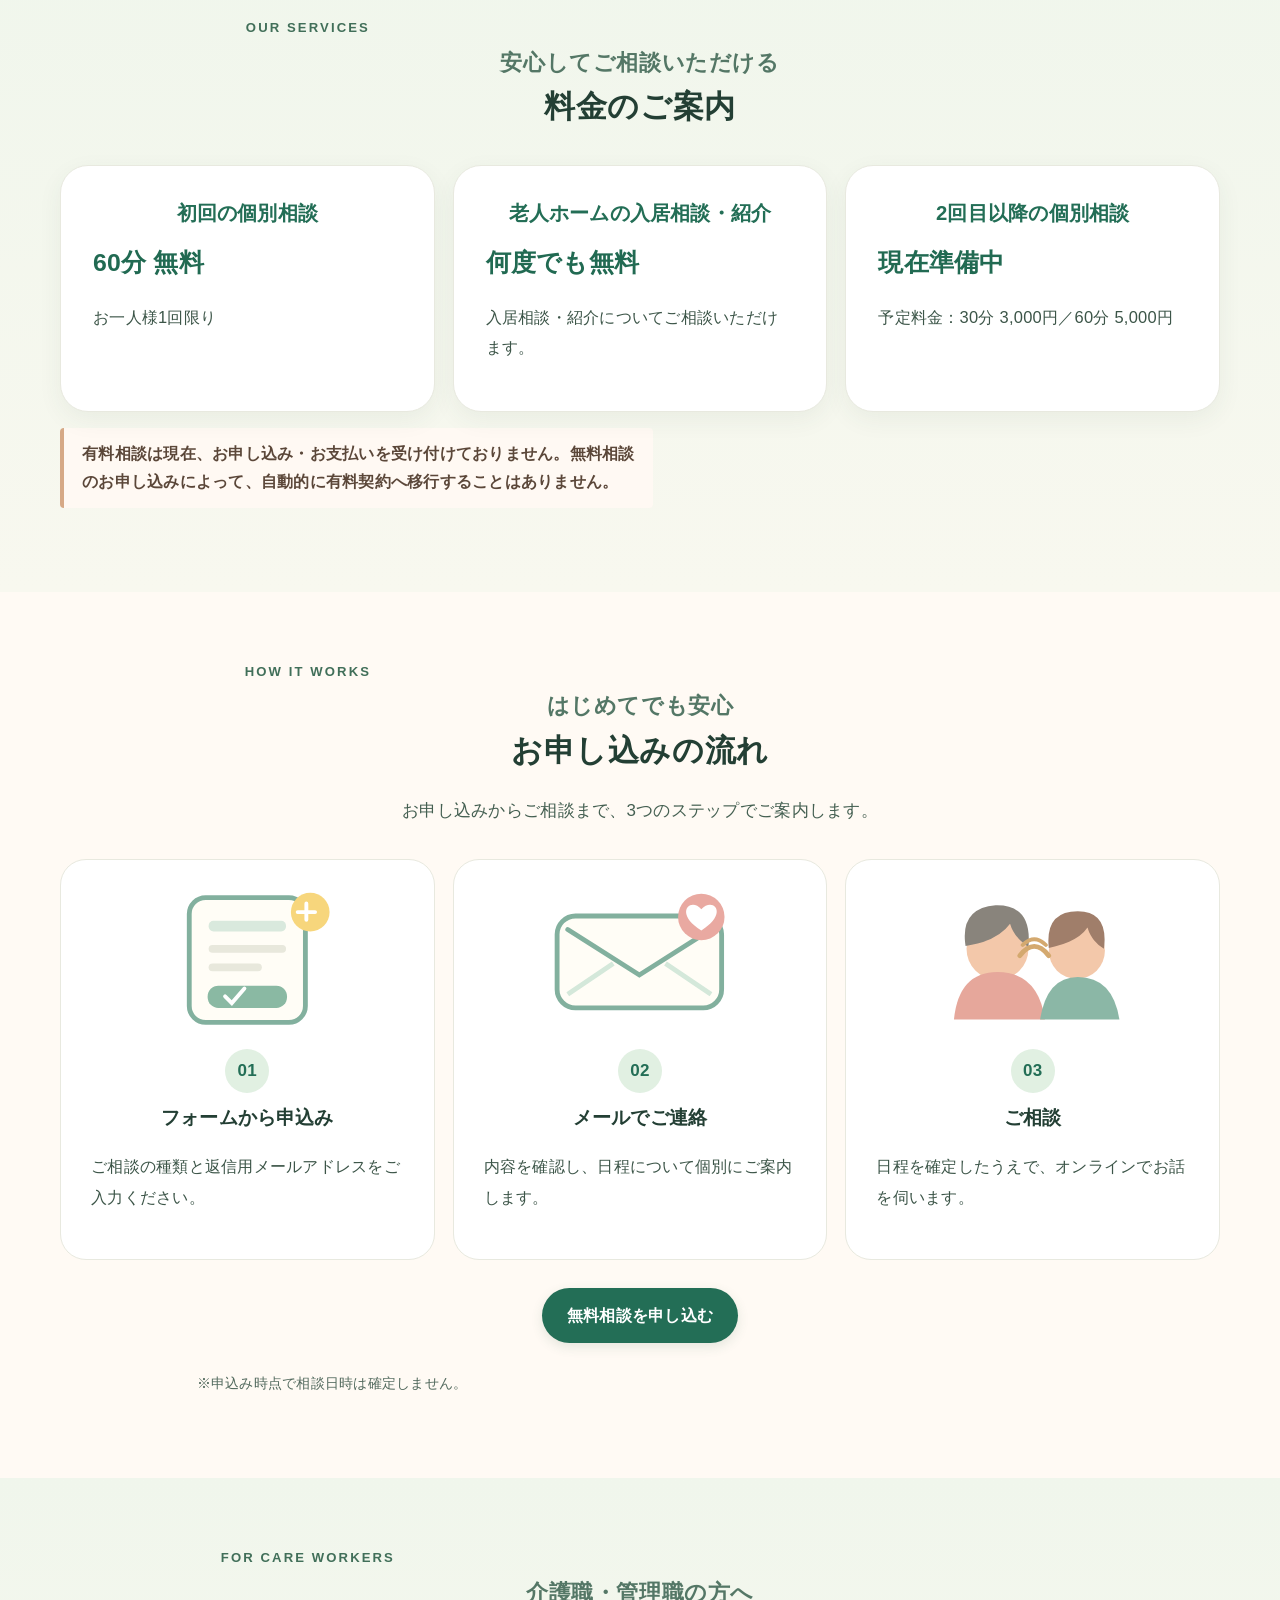
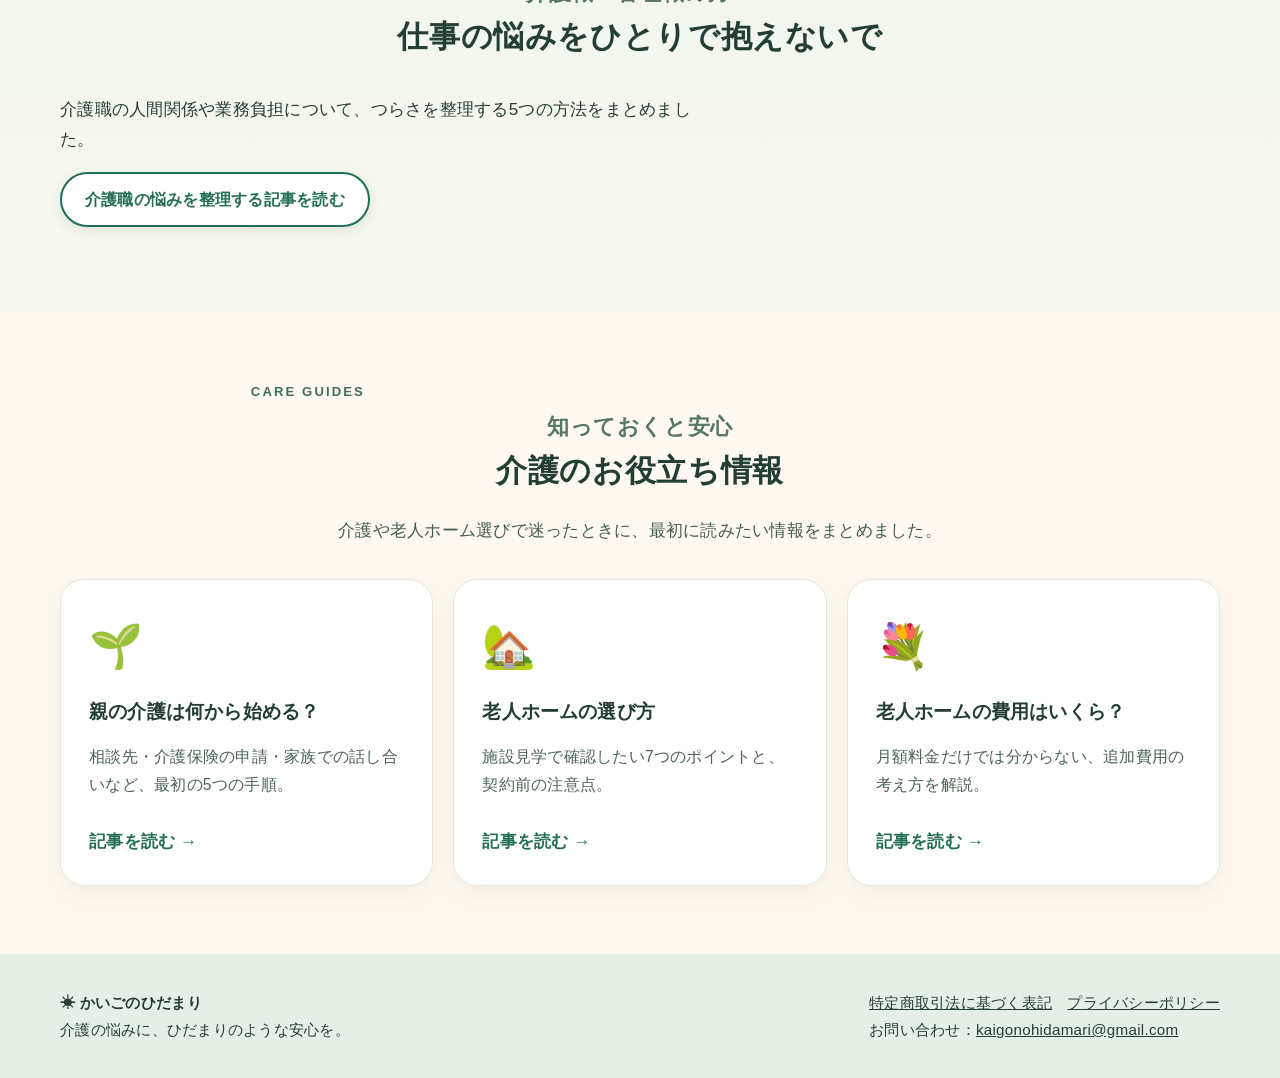
==== commit 690aed93: "Link care worker stress guide from homepage" ====
--- a/index.html
+++ b/index.html
@@ -1 +1 @@
-<!doctype html><html lang="ja"><head><meta charset="utf-8"><meta name="viewport" content="width=device-width,initial-scale=1"><meta name="description" content="介護の悩みをひとりで抱えないで。かいごのひだまりは初回60分の介護相談が無料。老人ホームの入居相談・紹介は何度でも無料です。"><title>介護相談・老人ホーム紹介が無料｜かいごのひだまり</title><link rel="canonical" href="https://kaigo-no-hidamari.pages.dev/"><meta name="theme-color" content="#f6f8ef"><link rel="stylesheet" href="/style.css"></head><body><header><nav class="nav"><a class="logo" href="/">☀ かいごのひだまり</a><div class="navlinks"><a href="/#services">サービス</a><a href="/#pricing">料金</a><a href="/#guides">お役立ち情報</a><a href="/legal.html">特定商取引法に基づく表記</a><a href="/privacy.html">プライバシーポリシー</a></div></nav></header><main><div class="hero"><div class="wrap hero-layout"><div class="hero-copy"><div class="eyebrow"><span class="eyebrow-mark">無料相談受付中</span> 初回60分無料・老人ホームの入居相談も無料</div><h1><span class="headline-top">介護の悩み、</span><br><span class="headline-accent">ひとりで抱えないで。</span></h1><p class="lead"><strong>介護現場での豊富な実務経験を持つ相談担当者が、</strong><br>医療・介護に関するお悩みを一緒に整理し、<br>ご本人とご家族が安心して過ごせる、<strong>より豊かなシニアライフ</strong>を考えます。</p><p class="hero-support">介護のこと、老人ホーム選びのこと。<br>「誰に聞けばいいか分からない」その気持ちから、お聞かせください。</p><div class="actions"><a class="btn" href="https://docs.google.com/forms/d/e/1FAIpQLScfKlYvZkjXa_kExmKDi_POy2eAabduM-u3noDF_7_jVGzRbw/viewform" target="_blank" rel="noopener noreferrer"><span class="btn-mark">☀</span> 初回60分無料相談はこちら</a><a class="btn secondary" href="https://docs.google.com/forms/d/e/1FAIpQLScfKlYvZkjXa_kExmKDi_POy2eAabduM-u3noDF_7_jVGzRbw/viewform" target="_blank" rel="noopener noreferrer"><span class="btn-mark">⌂</span> 老人ホームの無料相談はこちら</a></div><p class="small">※どちらも同じ申込みフォームにつながります。相談内容に応じて項目を選択してください。</p></div><div class="hero-visual"><span class="flower flower-one" aria-hidden="true">✿</span><span class="flower flower-two" aria-hidden="true">✿</span><span class="flower flower-three" aria-hidden="true">✦</span><div class="hero-art" role="img" aria-label="やさしい太陽の下で、二人がベンチに座って話しているイラスト"><svg viewBox="0 0 520 420" xmlns="http://www.w3.org/2000/svg" aria-hidden="true"><path d="M64 230C30 148 95 57 212 51c110-6 202 55 240 144 36 86-9 168-126 180-132 14-228-39-262-145Z" fill="#f5e9ce"/><circle cx="379" cy="95" r="49" fill="#f8c96c"/><g stroke="#e7ae56" stroke-width="5" stroke-linecap="round"><path d="M379 24v-14M379 179v-13M309 95h-14M462 95h14M329 45l-11-11M431 147l11 11M429 45l12-12M330 146l-11 11"/></g><path d="M52 344c78-38 138-36 207-13 86-43 161-31 224 12v49H52Z" fill="#c6ddbf"/><path d="M82 347c89-31 148-27 204-6 70-28 133-23 189 8" fill="none" stroke="#a4c99f" stroke-width="6" stroke-linecap="round"/><g stroke="#536b60" stroke-width="6" stroke-linecap="round"><path d="M155 281h219M175 281v68M356 281v68M161 311h209"/></g><rect x="149" y="273" width="230" height="17" rx="8" fill="#ba886a"/><rect x="166" y="305" width="198" height="13" rx="6" fill="#ba886a"/><g><circle cx="219" cy="182" r="39" fill="#f1c9a7"/><path d="M181 185c-5-42 20-65 47-61 30 4 42 25 31 61-8-14-19-23-31-26-14 14-28 20-47 26Z" fill="#747a73"/><path d="M188 238c9-27 56-30 68 0l14 63h-99Z" fill="#e7a893"/><path d="M205 186h3M235 186h3" stroke="#536b60" stroke-width="4" stroke-linecap="round"/><path d="M212 204q9 8 18 0" fill="none" stroke="#9e6b60" stroke-width="3" stroke-linecap="round"/><path d="M194 253q-18 22-8 41M251 252q12 22 4 43" fill="none" stroke="#f1c9a7" stroke-width="14" stroke-linecap="round"/></g><g><circle cx="318" cy="187" r="36" fill="#f1c9a7"/><path d="M281 186c-2-34 17-53 41-53 27 0 41 21 33 52-14-9-22-18-28-30-13 18-29 24-46 31Z" fill="#9b775e"/><path d="M287 241c12-27 53-29 65 0l15 61h-96Z" fill="#8cb5a6"/><path d="M304 188h3M330 188h3" stroke="#536b60" stroke-width="4" stroke-linecap="round"/><path d="M309 207q10 8 18 0" fill="none" stroke="#9e6b60" stroke-width="3" stroke-linecap="round"/><path d="M289 251q-8 19-4 37M347 252q15 18 11 35" fill="none" stroke="#f1c9a7" stroke-width="13" stroke-linecap="round"/></g><path d="M93 272q-14-37 4-72M94 263q-34-11-33-35M95 246q29-17 28-39" stroke="#7fae89" stroke-width="7" fill="none" stroke-linecap="round"/><path d="M433 295q-12-40 9-73M438 268q28-15 25-37M439 279q-31-10-32-31" stroke="#7fae89" stroke-width="7" fill="none" stroke-linecap="round"/><path d="M118 126q21-19 41 0" stroke="#e6ad78" stroke-width="5" fill="none" stroke-linecap="round"/><path d="M127 108q14-10 26 0" stroke="#e6ad78" stroke-width="4" fill="none" stroke-linecap="round"/></svg><div class="art-caption">あなたの気持ちに、そっと寄り添います。</div></div><div class="illustration-note"><span>🌼</span> ひとりで抱えなくて大丈夫。<br>まずはお話を聞かせてください。</div></div></div></div><section id="services"><div class="wrap"><p class="section-kicker">HOW WE CAN HELP</p><h2 class="section-title"><span>こんなお悩みを</span>お聞きします</h2><p class="section-intro">「こんなことを聞いてもいいのかな？」という小さな疑問も、どうぞお気軽に。</p><div class="cards"><article class="card"><svg class="card-icon" viewBox="0 0 100 100" aria-hidden="true"><circle cx="50" cy="50" r="46" fill="#fff1e3"/><path d="M19 50 50 25l31 25v31H19Z" fill="#d5e7d5" stroke="#628f7c" stroke-width="3"/><path d="M40 81V57h20v24" fill="#fff" stroke="#628f7c" stroke-width="3"/><path d="M50 44c-11-15-26 1 0 19 26-18 11-34 0-19Z" fill="#e8a7a1"/></svg><h3><span class="card-number">01</span>家族の介護</h3><p>介護の負担や、これからの生活への不安を整理するお手伝いをします。</p></article><article class="card"><svg class="card-icon" viewBox="0 0 100 100" aria-hidden="true"><circle cx="50" cy="50" r="46" fill="#eaf3e4"/><path d="M20 46 50 22l30 24v35H20Z" fill="#fff8ed" stroke="#719e8c" stroke-width="3"/><path d="M44 81V55h16v26" fill="#b7d9c9"/><path d="M27 52h12v13H27ZM63 52h11v13H63Z" fill="#b4d9df"/><path d="M16 85h68" stroke="#719e8c" stroke-width="4" stroke-linecap="round"/></svg><h3><span class="card-number">02</span>老人ホーム選び</h3><p>入居に関する疑問や、施設探しの進め方を一緒に考えます。</p></article><article class="card"><svg class="card-icon" viewBox="0 0 100 100" aria-hidden="true"><circle cx="50" cy="50" r="46" fill="#fcece5"/><rect x="20" y="26" width="60" height="46" rx="14" fill="#fff" stroke="#cb9f86" stroke-width="3"/><path d="M36 72 28 83V70" fill="#fff" stroke="#cb9f86" stroke-width="3"/><path d="M34 43h32M34 55h22" stroke="#84b7a3" stroke-width="5" stroke-linecap="round"/></svg><h3><span class="card-number">03</span>介護のお仕事</h3><p>介護職員・管理職としての悩みや、職場での伝え方などをご相談いただけます。</p></article></div></div></section><section class="tint" id="pricing"><div class="wrap"><p class="section-kicker">OUR SERVICES</p><h2 class="section-title"><span>安心してご相談いただける</span>料金のご案内</h2><div class="cards"><article class="card"><h3>初回の個別相談</h3><div class="price">60分 無料</div><p>お一人様1回限り</p></article><article class="card"><h3>老人ホームの入居相談・紹介</h3><div class="price">何度でも無料</div><p>入居相談・紹介についてご相談いただけます。</p></article><article class="card"><h3>2回目以降の個別相談</h3><div class="price">現在準備中</div><p>予定料金：30分 3,000円／60分 5,000円</p></article></div><p class="note">有料相談は現在、お申し込み・お支払いを受け付けておりません。無料相談のお申し込みによって、自動的に有料契約へ移行することはありません。</p></div></section><section><div class="wrap"><p class="section-kicker">HOW IT WORKS</p><h2 class="section-title"><span>はじめてでも安心</span>お申し込みの流れ</h2><p class="section-intro">お申し込みからご相談まで、3つのステップでご案内します。</p><div class="steps"><div class="step"><svg viewBox="0 0 240 155" class="step-art" aria-hidden="true"><rect x="60" y="13" width="120" height="129" rx="17" fill="#fffdf6" stroke="#82b09e" stroke-width="5"/><rect x="80" y="37" width="80" height="11" rx="5" fill="#d9e9dd"/><rect x="80" y="62" width="80" height="8" rx="4" fill="#e8e8dc"/><rect x="80" y="81" width="55" height="8" rx="4" fill="#e8e8dc"/><rect x="79" y="104" width="82" height="23" rx="11" fill="#8ab9a3"/><path d="M97 115l7 7 13-15" stroke="white" stroke-width="4" fill="none" stroke-linecap="round"/><circle cx="185" cy="28" r="20" fill="#f7d67c"/><path d="M181 19v17M172 28h18" stroke="#fff" stroke-width="4" stroke-linecap="round"/></svg><span class="num">01</span><h3>フォームから申込み</h3><p>ご相談の種類と返信用メールアドレスをご入力ください。</p></div><div class="step"><svg viewBox="0 0 240 155" class="step-art" aria-hidden="true"><rect x="34" y="32" width="170" height="95" rx="19" fill="#fffdf6" stroke="#82b09e" stroke-width="5"/><path d="M45 46 119 93l74-47" fill="none" stroke="#82b09e" stroke-width="5" stroke-linecap="round"/><path d="M45 113 92 81M193 113l-47-32" fill="none" stroke="#d4e8da" stroke-width="5"/><circle cx="183" cy="33" r="24" fill="#e9a9a1"/><path d="M183 47c-29-18-11-35 0-22 12-13 29 4 0 22Z" fill="white"/></svg><span class="num">02</span><h3>メールでご連絡</h3><p>内容を確認し、日程について個別にご案内します。</p></div><div class="step"><svg viewBox="0 0 240 155" class="step-art" aria-hidden="true"><circle cx="84" cy="66" r="32" fill="#f3c8aa"/><path d="M51 63q-6-39 31-42 38-1 34 43-15-10-19-24-13 18-46 23" fill="#89847c"/><path d="M39 139q5-49 45-49 42 0 49 49" fill="#e6a79b"/><circle cx="166" cy="68" r="29" fill="#f3c8aa"/><path d="M137 65q-4-38 30-38 32 0 27 39-13-8-17-22-10 15-40 21" fill="#a07e6a"/><path d="M128 139q7-44 39-44 36 0 43 44" fill="#8bb7a6"/><path d="M107 73q15-19 30 0" fill="none" stroke="#d4a96f" stroke-width="5" stroke-linecap="round"/><path d="M110 62q12-12 24 0" fill="none" stroke="#d4a96f" stroke-width="4" stroke-linecap="round"/></svg><span class="num">03</span><h3>ご相談</h3><p>日程を確定したうえで、オンラインでお話を伺います。</p></div></div><div class="actions" style="justify-content:center"><a class="btn" href="https://docs.google.com/forms/d/e/1FAIpQLScfKlYvZkjXa_kExmKDi_POy2eAabduM-u3noDF_7_jVGzRbw/viewform" target="_blank" rel="noopener noreferrer">無料相談を申し込む</a></div><p class="small" style="text-align:center">※申込み時点で相談日時は確定しません。</p></div></section><section id="guides" class="guide-section"><div class="wrap"><p class="section-kicker">CARE GUIDES</p><h2 class="section-title"><span>知っておくと安心</span>介護のお役立ち情報</h2><p class="section-intro">介護や老人ホーム選びで迷ったときに、最初に読みたい情報をまとめました。</p><div class="guide-grid"><a class="guide-card" href="/parent-care-first-steps.html"><span class="guide-icon" aria-hidden="true">🌱</span><h3>親の介護は何から始める？</h3><p>相談先・介護保険の申請・家族での話し合いなど、最初の5つの手順。</p><span class="guide-more">記事を読む →</span></a><a class="guide-card" href="/nursing-home-selection.html"><span class="guide-icon" aria-hidden="true">🏡</span><h3>老人ホームの選び方</h3><p>施設見学で確認したい7つのポイントと、契約前の注意点。</p><span class="guide-more">記事を読む →</span></a><a class="guide-card" href="/nursing-home-costs.html"><span class="guide-icon" aria-hidden="true">💐</span><h3>老人ホームの費用はいくら？</h3><p>月額料金だけでは分からない、追加費用の考え方を解説。</p><span class="guide-more">記事を読む →</span></a></div></div></section></main><footer><div class="wrap"><div><strong>☀ かいごのひだまり</strong><div>介護の悩みに、ひだまりのような安心を。</div></div><div><a href="/legal.html">特定商取引法に基づく表記</a>　<a href="/privacy.html">プライバシーポリシー</a><div>お問い合わせ：<a href="mailto:kaigonohidamari@gmail.com">kaigonohidamari@gmail.com</a></div></div></div></footer></body></html>+<!doctype html><html lang="ja"><head><meta charset="utf-8"><meta name="viewport" content="width=device-width,initial-scale=1"><meta name="description" content="介護の悩みをひとりで抱えないで。かいごのひだまりは初回60分の介護相談が無料。老人ホームの入居相談・紹介は何度でも無料です。"><title>介護相談・老人ホーム紹介が無料｜かいごのひだまり</title><link rel="canonical" href="https://kaigo-no-hidamari.pages.dev/"><meta name="theme-color" content="#f6f8ef"><link rel="stylesheet" href="/style.css"></head><body><header><nav class="nav"><a class="logo" href="/">☀ かいごのひだまり</a><div class="navlinks"><a href="/#services">サービス</a><a href="/#pricing">料金</a><a href="/#guides">お役立ち情報</a><a href="/legal.html">特定商取引法に基づく表記</a><a href="/privacy.html">プライバシーポリシー</a></div></nav></header><main><div class="hero"><div class="wrap hero-layout"><div class="hero-copy"><div class="eyebrow"><span class="eyebrow-mark">無料相談受付中</span> 初回60分無料・老人ホームの入居相談も無料</div><h1><span class="headline-top">介護の悩み、</span><br><span class="headline-accent">ひとりで抱えないで。</span></h1><p class="lead"><strong>介護現場での豊富な実務経験を持つ相談担当者が、</strong><br>医療・介護に関するお悩みを一緒に整理し、<br>ご本人とご家族が安心して過ごせる、<strong>より豊かなシニアライフ</strong>を考えます。</p><p class="hero-support">介護のこと、老人ホーム選びのこと。<br>「誰に聞けばいいか分からない」その気持ちから、お聞かせください。</p><div class="actions"><a class="btn" href="https://docs.google.com/forms/d/e/1FAIpQLScfKlYvZkjXa_kExmKDi_POy2eAabduM-u3noDF_7_jVGzRbw/viewform" target="_blank" rel="noopener noreferrer"><span class="btn-mark">☀</span> 初回60分無料相談はこちら</a><a class="btn secondary" href="https://docs.google.com/forms/d/e/1FAIpQLScfKlYvZkjXa_kExmKDi_POy2eAabduM-u3noDF_7_jVGzRbw/viewform" target="_blank" rel="noopener noreferrer"><span class="btn-mark">⌂</span> 老人ホームの無料相談はこちら</a></div><p class="small">※どちらも同じ申込みフォームにつながります。相談内容に応じて項目を選択してください。</p></div><div class="hero-visual"><span class="flower flower-one" aria-hidden="true">✿</span><span class="flower flower-two" aria-hidden="true">✿</span><span class="flower flower-three" aria-hidden="true">✦</span><div class="hero-art" role="img" aria-label="やさしい太陽の下で、二人がベンチに座って話しているイラスト"><svg viewBox="0 0 520 420" xmlns="http://www.w3.org/2000/svg" aria-hidden="true"><path d="M64 230C30 148 95 57 212 51c110-6 202 55 240 144 36 86-9 168-126 180-132 14-228-39-262-145Z" fill="#f5e9ce"/><circle cx="379" cy="95" r="49" fill="#f8c96c"/><g stroke="#e7ae56" stroke-width="5" stroke-linecap="round"><path d="M379 24v-14M379 179v-13M309 95h-14M462 95h14M329 45l-11-11M431 147l11 11M429 45l12-12M330 146l-11 11"/></g><path d="M52 344c78-38 138-36 207-13 86-43 161-31 224 12v49H52Z" fill="#c6ddbf"/><path d="M82 347c89-31 148-27 204-6 70-28 133-23 189 8" fill="none" stroke="#a4c99f" stroke-width="6" stroke-linecap="round"/><g stroke="#536b60" stroke-width="6" stroke-linecap="round"><path d="M155 281h219M175 281v68M356 281v68M161 311h209"/></g><rect x="149" y="273" width="230" height="17" rx="8" fill="#ba886a"/><rect x="166" y="305" width="198" height="13" rx="6" fill="#ba886a"/><g><circle cx="219" cy="182" r="39" fill="#f1c9a7"/><path d="M181 185c-5-42 20-65 47-61 30 4 42 25 31 61-8-14-19-23-31-26-14 14-28 20-47 26Z" fill="#747a73"/><path d="M188 238c9-27 56-30 68 0l14 63h-99Z" fill="#e7a893"/><path d="M205 186h3M235 186h3" stroke="#536b60" stroke-width="4" stroke-linecap="round"/><path d="M212 204q9 8 18 0" fill="none" stroke="#9e6b60" stroke-width="3" stroke-linecap="round"/><path d="M194 253q-18 22-8 41M251 252q12 22 4 43" fill="none" stroke="#f1c9a7" stroke-width="14" stroke-linecap="round"/></g><g><circle cx="318" cy="187" r="36" fill="#f1c9a7"/><path d="M281 186c-2-34 17-53 41-53 27 0 41 21 33 52-14-9-22-18-28-30-13 18-29 24-46 31Z" fill="#9b775e"/><path d="M287 241c12-27 53-29 65 0l15 61h-96Z" fill="#8cb5a6"/><path d="M304 188h3M330 188h3" stroke="#536b60" stroke-width="4" stroke-linecap="round"/><path d="M309 207q10 8 18 0" fill="none" stroke="#9e6b60" stroke-width="3" stroke-linecap="round"/><path d="M289 251q-8 19-4 37M347 252q15 18 11 35" fill="none" stroke="#f1c9a7" stroke-width="13" stroke-linecap="round"/></g><path d="M93 272q-14-37 4-72M94 263q-34-11-33-35M95 246q29-17 28-39" stroke="#7fae89" stroke-width="7" fill="none" stroke-linecap="round"/><path d="M433 295q-12-40 9-73M438 268q28-15 25-37M439 279q-31-10-32-31" stroke="#7fae89" stroke-width="7" fill="none" stroke-linecap="round"/><path d="M118 126q21-19 41 0" stroke="#e6ad78" stroke-width="5" fill="none" stroke-linecap="round"/><path d="M127 108q14-10 26 0" stroke="#e6ad78" stroke-width="4" fill="none" stroke-linecap="round"/></svg><div class="art-caption">あなたの気持ちに、そっと寄り添います。</div></div><div class="illustration-note"><span>🌼</span> ひとりで抱えなくて大丈夫。<br>まずはお話を聞かせてください。</div></div></div></div><section id="services"><div class="wrap"><p class="section-kicker">HOW WE CAN HELP</p><h2 class="section-title"><span>こんなお悩みを</span>お聞きします</h2><p class="section-intro">「こんなことを聞いてもいいのかな？」という小さな疑問も、どうぞお気軽に。</p><div class="cards"><article class="card"><svg class="card-icon" viewBox="0 0 100 100" aria-hidden="true"><circle cx="50" cy="50" r="46" fill="#fff1e3"/><path d="M19 50 50 25l31 25v31H19Z" fill="#d5e7d5" stroke="#628f7c" stroke-width="3"/><path d="M40 81V57h20v24" fill="#fff" stroke="#628f7c" stroke-width="3"/><path d="M50 44c-11-15-26 1 0 19 26-18 11-34 0-19Z" fill="#e8a7a1"/></svg><h3><span class="card-number">01</span>家族の介護</h3><p>介護の負担や、これからの生活への不安を整理するお手伝いをします。</p></article><article class="card"><svg class="card-icon" viewBox="0 0 100 100" aria-hidden="true"><circle cx="50" cy="50" r="46" fill="#eaf3e4"/><path d="M20 46 50 22l30 24v35H20Z" fill="#fff8ed" stroke="#719e8c" stroke-width="3"/><path d="M44 81V55h16v26" fill="#b7d9c9"/><path d="M27 52h12v13H27ZM63 52h11v13H63Z" fill="#b4d9df"/><path d="M16 85h68" stroke="#719e8c" stroke-width="4" stroke-linecap="round"/></svg><h3><span class="card-number">02</span>老人ホーム選び</h3><p>入居に関する疑問や、施設探しの進め方を一緒に考えます。</p></article><article class="card"><svg class="card-icon" viewBox="0 0 100 100" aria-hidden="true"><circle cx="50" cy="50" r="46" fill="#fcece5"/><rect x="20" y="26" width="60" height="46" rx="14" fill="#fff" stroke="#cb9f86" stroke-width="3"/><path d="M36 72 28 83V70" fill="#fff" stroke="#cb9f86" stroke-width="3"/><path d="M34 43h32M34 55h22" stroke="#84b7a3" stroke-width="5" stroke-linecap="round"/></svg><h3><span class="card-number">03</span>介護のお仕事</h3><p>介護職員・管理職としての悩みや、職場での伝え方などをご相談いただけます。</p></article></div></div></section><section class="tint" id="pricing"><div class="wrap"><p class="section-kicker">OUR SERVICES</p><h2 class="section-title"><span>安心してご相談いただける</span>料金のご案内</h2><div class="cards"><article class="card"><h3>初回の個別相談</h3><div class="price">60分 無料</div><p>お一人様1回限り</p></article><article class="card"><h3>老人ホームの入居相談・紹介</h3><div class="price">何度でも無料</div><p>入居相談・紹介についてご相談いただけます。</p></article><article class="card"><h3>2回目以降の個別相談</h3><div class="price">現在準備中</div><p>予定料金：30分 3,000円／60分 5,000円</p></article></div><p class="note">有料相談は現在、お申し込み・お支払いを受け付けておりません。無料相談のお申し込みによって、自動的に有料契約へ移行することはありません。</p></div></section><section><div class="wrap"><p class="section-kicker">HOW IT WORKS</p><h2 class="section-title"><span>はじめてでも安心</span>お申し込みの流れ</h2><p class="section-intro">お申し込みからご相談まで、3つのステップでご案内します。</p><div class="steps"><div class="step"><svg viewBox="0 0 240 155" class="step-art" aria-hidden="true"><rect x="60" y="13" width="120" height="129" rx="17" fill="#fffdf6" stroke="#82b09e" stroke-width="5"/><rect x="80" y="37" width="80" height="11" rx="5" fill="#d9e9dd"/><rect x="80" y="62" width="80" height="8" rx="4" fill="#e8e8dc"/><rect x="80" y="81" width="55" height="8" rx="4" fill="#e8e8dc"/><rect x="79" y="104" width="82" height="23" rx="11" fill="#8ab9a3"/><path d="M97 115l7 7 13-15" stroke="white" stroke-width="4" fill="none" stroke-linecap="round"/><circle cx="185" cy="28" r="20" fill="#f7d67c"/><path d="M181 19v17M172 28h18" stroke="#fff" stroke-width="4" stroke-linecap="round"/></svg><span class="num">01</span><h3>フォームから申込み</h3><p>ご相談の種類と返信用メールアドレスをご入力ください。</p></div><div class="step"><svg viewBox="0 0 240 155" class="step-art" aria-hidden="true"><rect x="34" y="32" width="170" height="95" rx="19" fill="#fffdf6" stroke="#82b09e" stroke-width="5"/><path d="M45 46 119 93l74-47" fill="none" stroke="#82b09e" stroke-width="5" stroke-linecap="round"/><path d="M45 113 92 81M193 113l-47-32" fill="none" stroke="#d4e8da" stroke-width="5"/><circle cx="183" cy="33" r="24" fill="#e9a9a1"/><path d="M183 47c-29-18-11-35 0-22 12-13 29 4 0 22Z" fill="white"/></svg><span class="num">02</span><h3>メールでご連絡</h3><p>内容を確認し、日程について個別にご案内します。</p></div><div class="step"><svg viewBox="0 0 240 155" class="step-art" aria-hidden="true"><circle cx="84" cy="66" r="32" fill="#f3c8aa"/><path d="M51 63q-6-39 31-42 38-1 34 43-15-10-19-24-13 18-46 23" fill="#89847c"/><path d="M39 139q5-49 45-49 42 0 49 49" fill="#e6a79b"/><circle cx="166" cy="68" r="29" fill="#f3c8aa"/><path d="M137 65q-4-38 30-38 32 0 27 39-13-8-17-22-10 15-40 21" fill="#a07e6a"/><path d="M128 139q7-44 39-44 36 0 43 44" fill="#8bb7a6"/><path d="M107 73q15-19 30 0" fill="none" stroke="#d4a96f" stroke-width="5" stroke-linecap="round"/><path d="M110 62q12-12 24 0" fill="none" stroke="#d4a96f" stroke-width="4" stroke-linecap="round"/></svg><span class="num">03</span><h3>ご相談</h3><p>日程を確定したうえで、オンラインでお話を伺います。</p></div></div><div class="actions" style="justify-content:center"><a class="btn" href="https://docs.google.com/forms/d/e/1FAIpQLScfKlYvZkjXa_kExmKDi_POy2eAabduM-u3noDF_7_jVGzRbw/viewform" target="_blank" rel="noopener noreferrer">無料相談を申し込む</a></div><p class="small" style="text-align:center">※申込み時点で相談日時は確定しません。</p></div></section><section class="tint"><div class="wrap"><p class="section-kicker">FOR CARE WORKERS</p><h2 class="section-title"><span>介護職・管理職の方へ</span>仕事の悩みをひとりで抱えないで</h2><p>介護職の人間関係や業務負担について、つらさを整理する5つの方法をまとめました。</p><p><a class="btn secondary" href="/care-worker-stress.html">介護職の悩みを整理する記事を読む</a></p></div></section><section id="guides" class="guide-section"><div class="wrap"><p class="section-kicker">CARE GUIDES</p><h2 class="section-title"><span>知っておくと安心</span>介護のお役立ち情報</h2><p class="section-intro">介護や老人ホーム選びで迷ったときに、最初に読みたい情報をまとめました。</p><div class="guide-grid"><a class="guide-card" href="/parent-care-first-steps.html"><span class="guide-icon" aria-hidden="true">🌱</span><h3>親の介護は何から始める？</h3><p>相談先・介護保険の申請・家族での話し合いなど、最初の5つの手順。</p><span class="guide-more">記事を読む →</span></a><a class="guide-card" href="/nursing-home-selection.html"><span class="guide-icon" aria-hidden="true">🏡</span><h3>老人ホームの選び方</h3><p>施設見学で確認したい7つのポイントと、契約前の注意点。</p><span class="guide-more">記事を読む →</span></a><a class="guide-card" href="/nursing-home-costs.html"><span class="guide-icon" aria-hidden="true">💐</span><h3>老人ホームの費用はいくら？</h3><p>月額料金だけでは分からない、追加費用の考え方を解説。</p><span class="guide-more">記事を読む →</span></a></div></div></section></main><footer><div class="wrap"><div><strong>☀ かいごのひだまり</strong><div>介護の悩みに、ひだまりのような安心を。</div></div><div><a href="/legal.html">特定商取引法に基づく表記</a>　<a href="/privacy.html">プライバシーポリシー</a><div>お問い合わせ：<a href="mailto:kaigonohidamari@gmail.com">kaigonohidamari@gmail.com</a></div></div></div></footer></body></html>
--- a/style.css
+++ b/style.css
@@ -13,3 +13,6 @@
 
 /* Trust-building introductory message */
 .hero .lead{font-size:1.13rem;line-height:1.95;color:#304d3e;max-width:37em}.hero .lead strong{color:#246b52;font-weight:800}.hero-support{font-size:1rem;line-height:1.85;color:#52685a;border-left:3px solid #e7bb7a;padding:5px 0 5px 16px;margin:12px 0 0;max-width:36em}@media(max-width:720px){.hero .lead{font-size:1rem}.hero .lead br,.hero-support br{display:none}.hero-support{font-size:.94rem}}
+
+/* Helpful article discovery and SEO landing pages */
+.guide-section{background:#fff9f1}.guide-grid{display:grid;grid-template-columns:repeat(3,minmax(0,1fr));gap:20px}.guide-card{display:block;text-decoration:none;background:#fff;border:1px solid #e6e7d9;border-radius:24px;padding:28px;box-shadow:0 10px 25px #344c3910;transition:transform .2s,box-shadow .2s}.guide-card:hover{transform:translateY(-4px);box-shadow:0 15px 28px #344c3920}.guide-icon{font-size:2.7rem;display:block;margin-bottom:12px}.guide-card h3{font-size:1.2rem;line-height:1.6;margin:0 0 12px}.guide-card p{font-size:.98rem;color:#4b6555}.guide-more{display:inline-block;margin-top:12px;color:#236e56;font-weight:800}.article-page{max-width:900px;margin:0 auto;padding:54px 24px 80px}.article-breadcrumb{font-size:.88rem;color:#607367}.article-tag{display:inline-block;background:#e7f1e6;color:#2a6952;border-radius:999px;padding:5px 14px;font-weight:800;font-size:.88rem;margin-top:16px}.article-page h1{font-size:clamp(1.85rem,3.6vw,2.7rem);line-height:1.5;margin:18px 0}.article-summary{font-size:1.1rem;color:#4a6456;border-bottom:1px solid #e0e5dc;padding-bottom:25px}.article-body{font-size:1.05rem;line-height:2}.article-body h2{font-size:1.35rem;margin:40px 0 12px;padding-left:16px;border-left:5px solid #7fae90}.article-body p{max-width:none}.article-caution{background:#fff2e6;border-radius:12px;padding:18px;font-size:.94rem}.article-updated{font-size:.82rem;color:#657a6d}.article-cta{background:linear-gradient(130deg,#e7f3e8,#fff2e5);padding:32px;border-radius:24px;margin-top:50px}.article-cta h2{font-size:1.4rem;margin:0 0 10px}.back-home{margin-top:30px}.back-home a{color:#246b52;font-weight:700}@media(max-width:820px){.guide-grid{grid-template-columns:1fr}.guide-card{padding:24px}.article-page{padding:35px 20px 60px}.article-cta{padding:24px}}
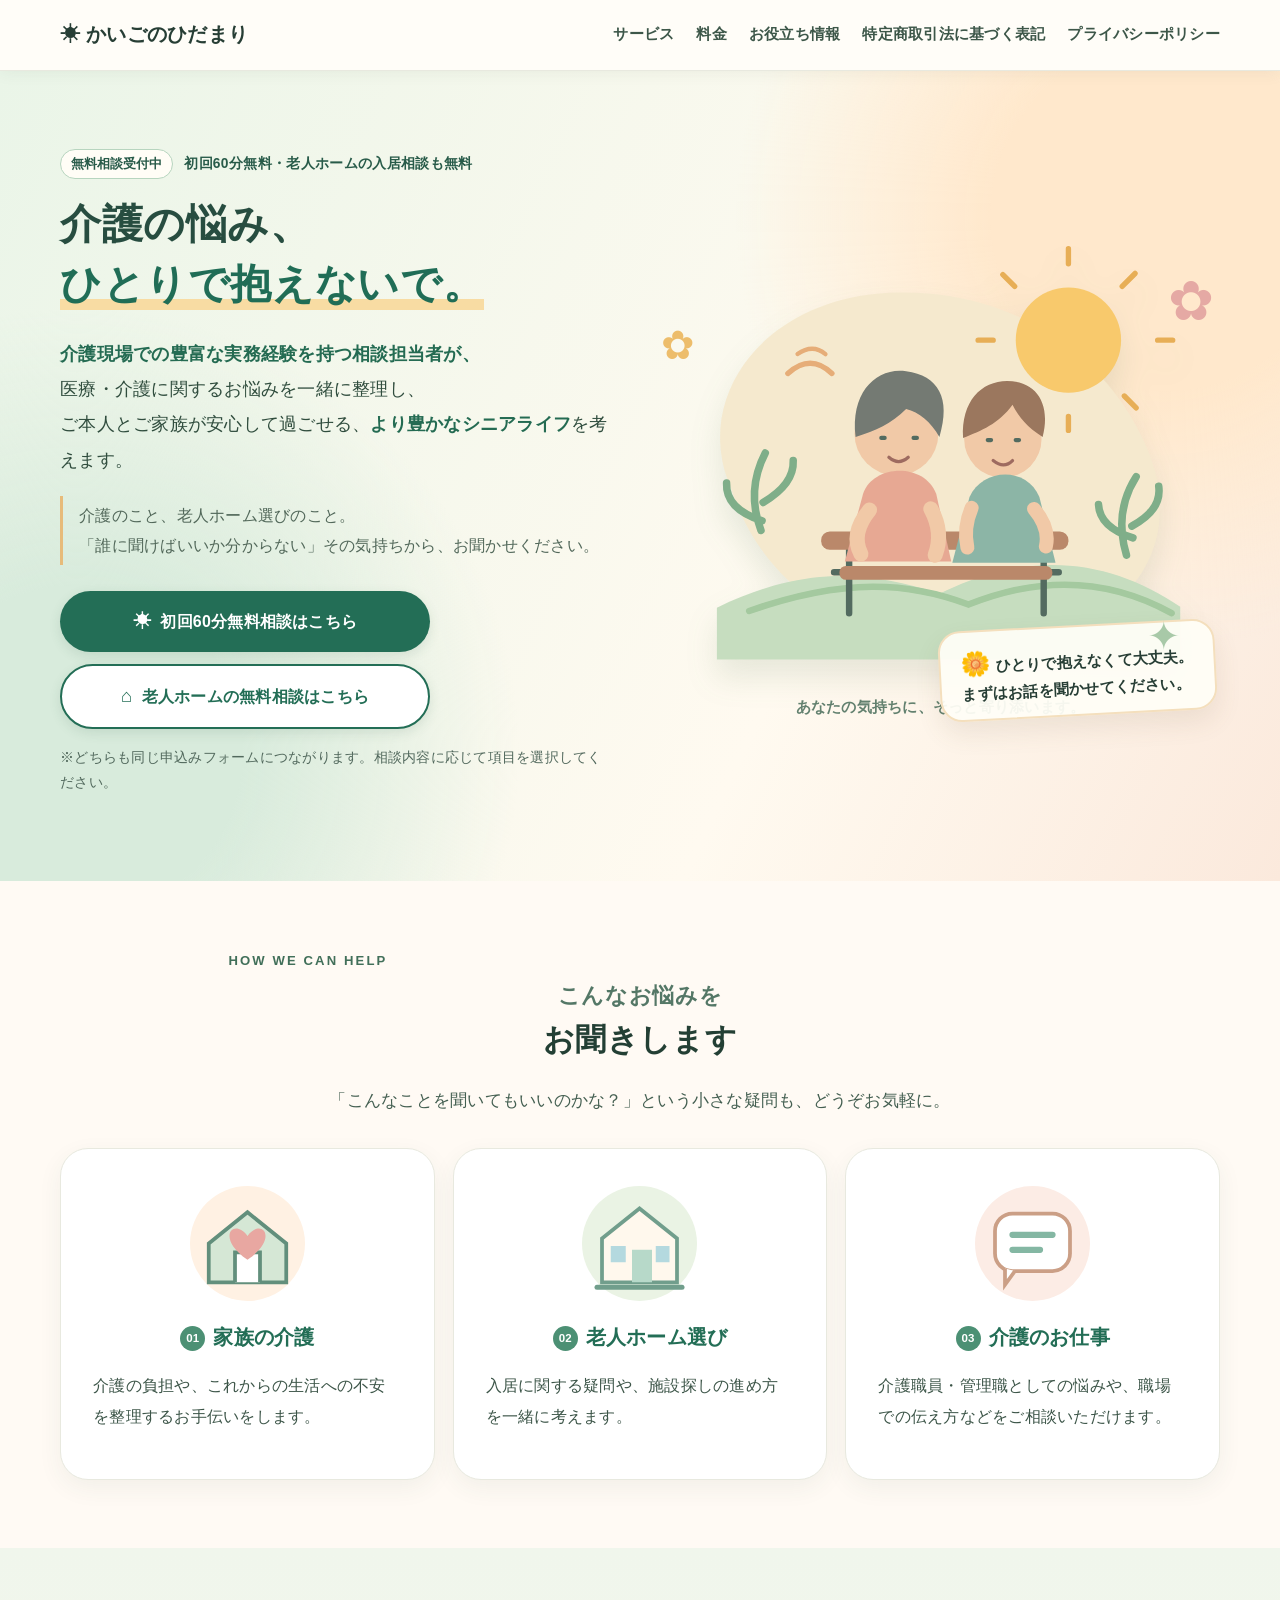
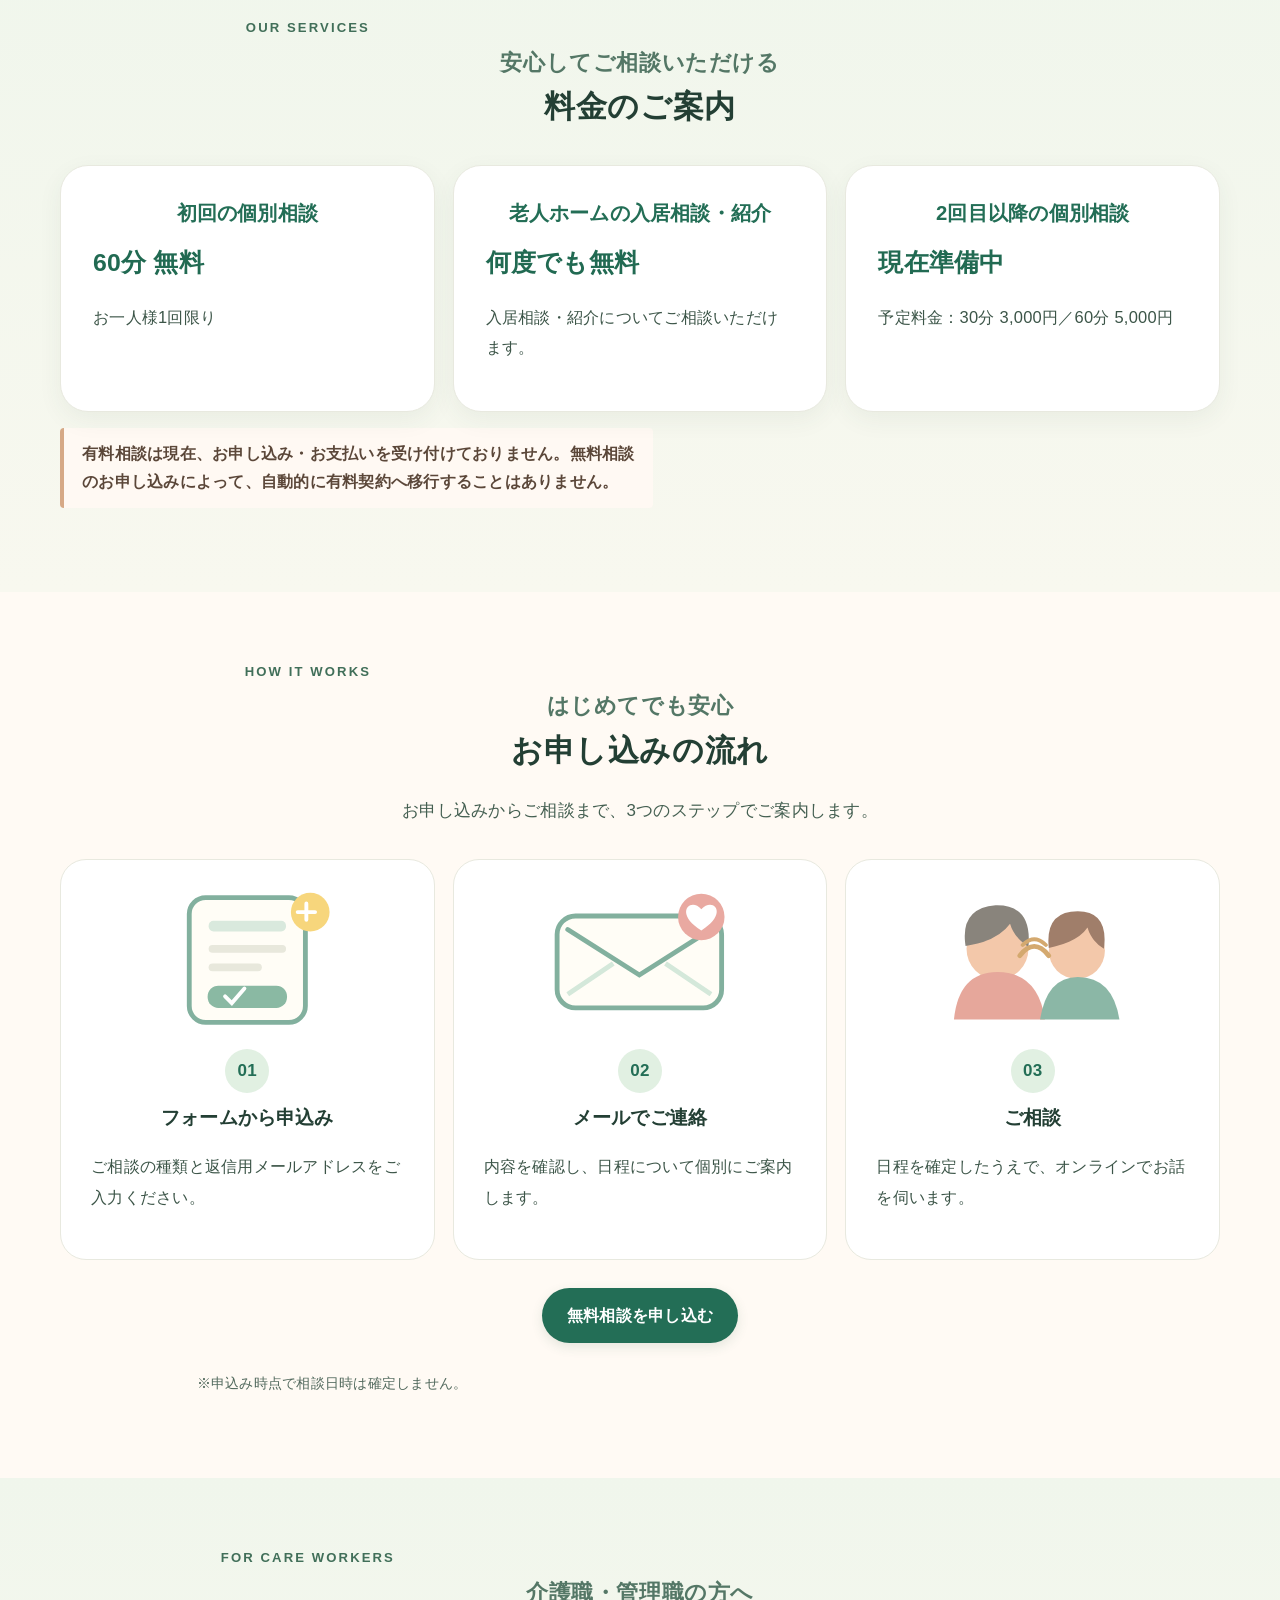
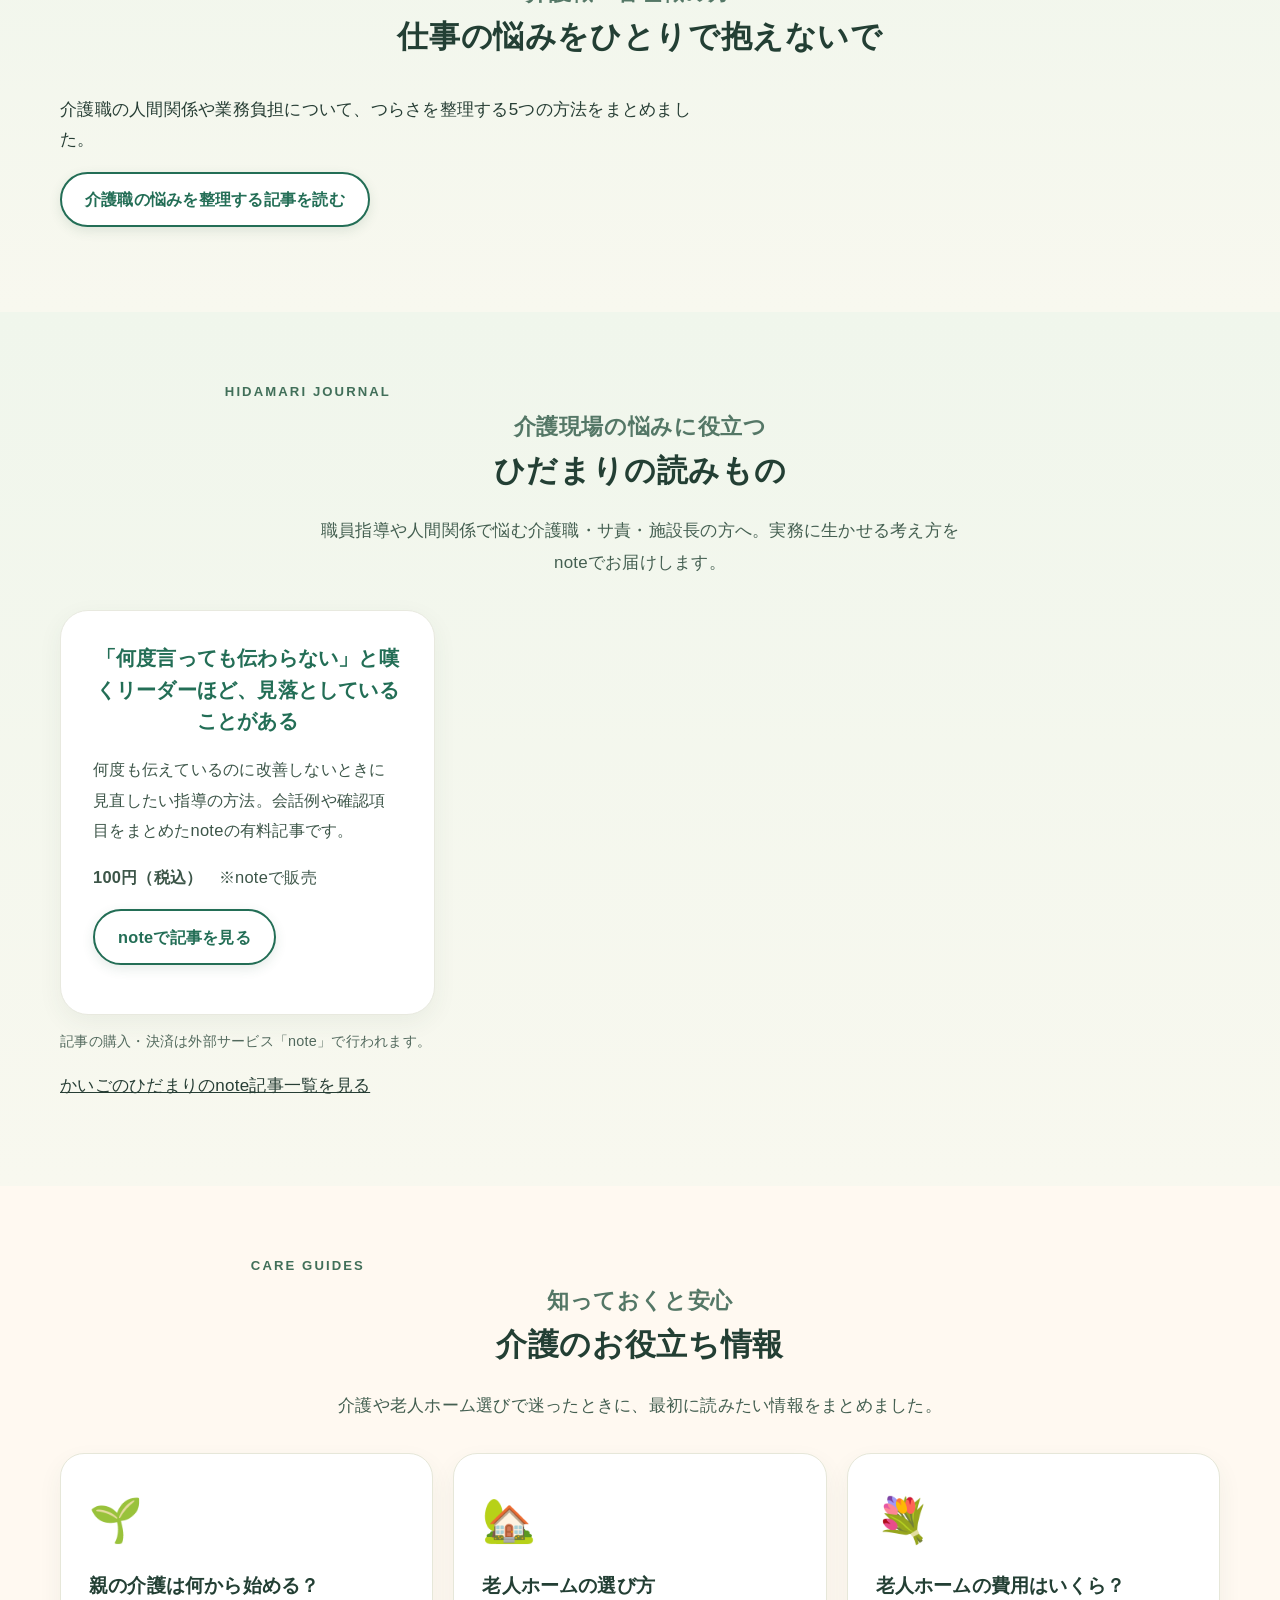
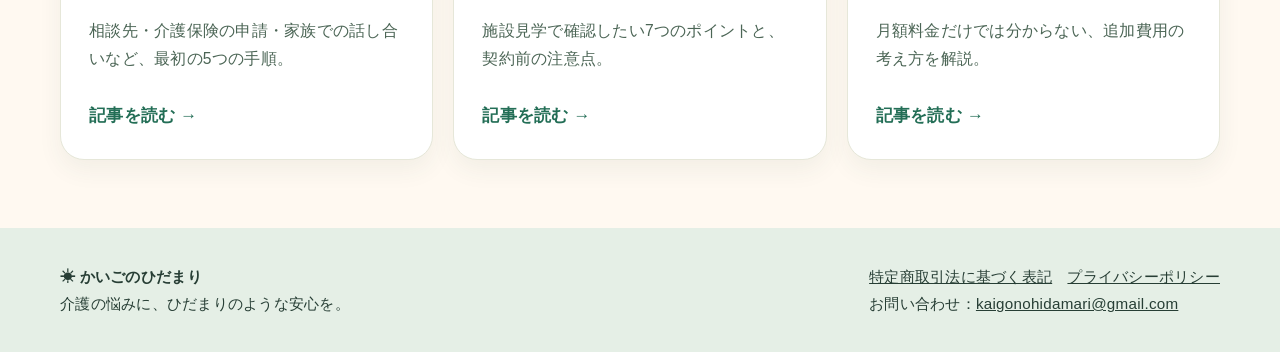
==== commit a507059b: "Feature first paid note article on homepage" ====
--- a/index.html
+++ b/index.html
@@ -1 +1 @@
-<!doctype html><html lang="ja"><head><meta charset="utf-8"><meta name="viewport" content="width=device-width,initial-scale=1"><meta name="description" content="介護の悩みをひとりで抱えないで。かいごのひだまりは初回60分の介護相談が無料。老人ホームの入居相談・紹介は何度でも無料です。"><title>介護相談・老人ホーム紹介が無料｜かいごのひだまり</title><link rel="canonical" href="https://kaigo-no-hidamari.pages.dev/"><meta name="theme-color" content="#f6f8ef"><link rel="stylesheet" href="/style.css"></head><body><header><nav class="nav"><a class="logo" href="/">☀ かいごのひだまり</a><div class="navlinks"><a href="/#services">サービス</a><a href="/#pricing">料金</a><a href="/#guides">お役立ち情報</a><a href="/legal.html">特定商取引法に基づく表記</a><a href="/privacy.html">プライバシーポリシー</a></div></nav></header><main><div class="hero"><div class="wrap hero-layout"><div class="hero-copy"><div class="eyebrow"><span class="eyebrow-mark">無料相談受付中</span> 初回60分無料・老人ホームの入居相談も無料</div><h1><span class="headline-top">介護の悩み、</span><br><span class="headline-accent">ひとりで抱えないで。</span></h1><p class="lead"><strong>介護現場での豊富な実務経験を持つ相談担当者が、</strong><br>医療・介護に関するお悩みを一緒に整理し、<br>ご本人とご家族が安心して過ごせる、<strong>より豊かなシニアライフ</strong>を考えます。</p><p class="hero-support">介護のこと、老人ホーム選びのこと。<br>「誰に聞けばいいか分からない」その気持ちから、お聞かせください。</p><div class="actions"><a class="btn" href="https://docs.google.com/forms/d/e/1FAIpQLScfKlYvZkjXa_kExmKDi_POy2eAabduM-u3noDF_7_jVGzRbw/viewform" target="_blank" rel="noopener noreferrer"><span class="btn-mark">☀</span> 初回60分無料相談はこちら</a><a class="btn secondary" href="https://docs.google.com/forms/d/e/1FAIpQLScfKlYvZkjXa_kExmKDi_POy2eAabduM-u3noDF_7_jVGzRbw/viewform" target="_blank" rel="noopener noreferrer"><span class="btn-mark">⌂</span> 老人ホームの無料相談はこちら</a></div><p class="small">※どちらも同じ申込みフォームにつながります。相談内容に応じて項目を選択してください。</p></div><div class="hero-visual"><span class="flower flower-one" aria-hidden="true">✿</span><span class="flower flower-two" aria-hidden="true">✿</span><span class="flower flower-three" aria-hidden="true">✦</span><div class="hero-art" role="img" aria-label="やさしい太陽の下で、二人がベンチに座って話しているイラスト"><svg viewBox="0 0 520 420" xmlns="http://www.w3.org/2000/svg" aria-hidden="true"><path d="M64 230C30 148 95 57 212 51c110-6 202 55 240 144 36 86-9 168-126 180-132 14-228-39-262-145Z" fill="#f5e9ce"/><circle cx="379" cy="95" r="49" fill="#f8c96c"/><g stroke="#e7ae56" stroke-width="5" stroke-linecap="round"><path d="M379 24v-14M379 179v-13M309 95h-14M462 95h14M329 45l-11-11M431 147l11 11M429 45l12-12M330 146l-11 11"/></g><path d="M52 344c78-38 138-36 207-13 86-43 161-31 224 12v49H52Z" fill="#c6ddbf"/><path d="M82 347c89-31 148-27 204-6 70-28 133-23 189 8" fill="none" stroke="#a4c99f" stroke-width="6" stroke-linecap="round"/><g stroke="#536b60" stroke-width="6" stroke-linecap="round"><path d="M155 281h219M175 281v68M356 281v68M161 311h209"/></g><rect x="149" y="273" width="230" height="17" rx="8" fill="#ba886a"/><rect x="166" y="305" width="198" height="13" rx="6" fill="#ba886a"/><g><circle cx="219" cy="182" r="39" fill="#f1c9a7"/><path d="M181 185c-5-42 20-65 47-61 30 4 42 25 31 61-8-14-19-23-31-26-14 14-28 20-47 26Z" fill="#747a73"/><path d="M188 238c9-27 56-30 68 0l14 63h-99Z" fill="#e7a893"/><path d="M205 186h3M235 186h3" stroke="#536b60" stroke-width="4" stroke-linecap="round"/><path d="M212 204q9 8 18 0" fill="none" stroke="#9e6b60" stroke-width="3" stroke-linecap="round"/><path d="M194 253q-18 22-8 41M251 252q12 22 4 43" fill="none" stroke="#f1c9a7" stroke-width="14" stroke-linecap="round"/></g><g><circle cx="318" cy="187" r="36" fill="#f1c9a7"/><path d="M281 186c-2-34 17-53 41-53 27 0 41 21 33 52-14-9-22-18-28-30-13 18-29 24-46 31Z" fill="#9b775e"/><path d="M287 241c12-27 53-29 65 0l15 61h-96Z" fill="#8cb5a6"/><path d="M304 188h3M330 188h3" stroke="#536b60" stroke-width="4" stroke-linecap="round"/><path d="M309 207q10 8 18 0" fill="none" stroke="#9e6b60" stroke-width="3" stroke-linecap="round"/><path d="M289 251q-8 19-4 37M347 252q15 18 11 35" fill="none" stroke="#f1c9a7" stroke-width="13" stroke-linecap="round"/></g><path d="M93 272q-14-37 4-72M94 263q-34-11-33-35M95 246q29-17 28-39" stroke="#7fae89" stroke-width="7" fill="none" stroke-linecap="round"/><path d="M433 295q-12-40 9-73M438 268q28-15 25-37M439 279q-31-10-32-31" stroke="#7fae89" stroke-width="7" fill="none" stroke-linecap="round"/><path d="M118 126q21-19 41 0" stroke="#e6ad78" stroke-width="5" fill="none" stroke-linecap="round"/><path d="M127 108q14-10 26 0" stroke="#e6ad78" stroke-width="4" fill="none" stroke-linecap="round"/></svg><div class="art-caption">あなたの気持ちに、そっと寄り添います。</div></div><div class="illustration-note"><span>🌼</span> ひとりで抱えなくて大丈夫。<br>まずはお話を聞かせてください。</div></div></div></div><section id="services"><div class="wrap"><p class="section-kicker">HOW WE CAN HELP</p><h2 class="section-title"><span>こんなお悩みを</span>お聞きします</h2><p class="section-intro">「こんなことを聞いてもいいのかな？」という小さな疑問も、どうぞお気軽に。</p><div class="cards"><article class="card"><svg class="card-icon" viewBox="0 0 100 100" aria-hidden="true"><circle cx="50" cy="50" r="46" fill="#fff1e3"/><path d="M19 50 50 25l31 25v31H19Z" fill="#d5e7d5" stroke="#628f7c" stroke-width="3"/><path d="M40 81V57h20v24" fill="#fff" stroke="#628f7c" stroke-width="3"/><path d="M50 44c-11-15-26 1 0 19 26-18 11-34 0-19Z" fill="#e8a7a1"/></svg><h3><span class="card-number">01</span>家族の介護</h3><p>介護の負担や、これからの生活への不安を整理するお手伝いをします。</p></article><article class="card"><svg class="card-icon" viewBox="0 0 100 100" aria-hidden="true"><circle cx="50" cy="50" r="46" fill="#eaf3e4"/><path d="M20 46 50 22l30 24v35H20Z" fill="#fff8ed" stroke="#719e8c" stroke-width="3"/><path d="M44 81V55h16v26" fill="#b7d9c9"/><path d="M27 52h12v13H27ZM63 52h11v13H63Z" fill="#b4d9df"/><path d="M16 85h68" stroke="#719e8c" stroke-width="4" stroke-linecap="round"/></svg><h3><span class="card-number">02</span>老人ホーム選び</h3><p>入居に関する疑問や、施設探しの進め方を一緒に考えます。</p></article><article class="card"><svg class="card-icon" viewBox="0 0 100 100" aria-hidden="true"><circle cx="50" cy="50" r="46" fill="#fcece5"/><rect x="20" y="26" width="60" height="46" rx="14" fill="#fff" stroke="#cb9f86" stroke-width="3"/><path d="M36 72 28 83V70" fill="#fff" stroke="#cb9f86" stroke-width="3"/><path d="M34 43h32M34 55h22" stroke="#84b7a3" stroke-width="5" stroke-linecap="round"/></svg><h3><span class="card-number">03</span>介護のお仕事</h3><p>介護職員・管理職としての悩みや、職場での伝え方などをご相談いただけます。</p></article></div></div></section><section class="tint" id="pricing"><div class="wrap"><p class="section-kicker">OUR SERVICES</p><h2 class="section-title"><span>安心してご相談いただける</span>料金のご案内</h2><div class="cards"><article class="card"><h3>初回の個別相談</h3><div class="price">60分 無料</div><p>お一人様1回限り</p></article><article class="card"><h3>老人ホームの入居相談・紹介</h3><div class="price">何度でも無料</div><p>入居相談・紹介についてご相談いただけます。</p></article><article class="card"><h3>2回目以降の個別相談</h3><div class="price">現在準備中</div><p>予定料金：30分 3,000円／60分 5,000円</p></article></div><p class="note">有料相談は現在、お申し込み・お支払いを受け付けておりません。無料相談のお申し込みによって、自動的に有料契約へ移行することはありません。</p></div></section><section><div class="wrap"><p class="section-kicker">HOW IT WORKS</p><h2 class="section-title"><span>はじめてでも安心</span>お申し込みの流れ</h2><p class="section-intro">お申し込みからご相談まで、3つのステップでご案内します。</p><div class="steps"><div class="step"><svg viewBox="0 0 240 155" class="step-art" aria-hidden="true"><rect x="60" y="13" width="120" height="129" rx="17" fill="#fffdf6" stroke="#82b09e" stroke-width="5"/><rect x="80" y="37" width="80" height="11" rx="5" fill="#d9e9dd"/><rect x="80" y="62" width="80" height="8" rx="4" fill="#e8e8dc"/><rect x="80" y="81" width="55" height="8" rx="4" fill="#e8e8dc"/><rect x="79" y="104" width="82" height="23" rx="11" fill="#8ab9a3"/><path d="M97 115l7 7 13-15" stroke="white" stroke-width="4" fill="none" stroke-linecap="round"/><circle cx="185" cy="28" r="20" fill="#f7d67c"/><path d="M181 19v17M172 28h18" stroke="#fff" stroke-width="4" stroke-linecap="round"/></svg><span class="num">01</span><h3>フォームから申込み</h3><p>ご相談の種類と返信用メールアドレスをご入力ください。</p></div><div class="step"><svg viewBox="0 0 240 155" class="step-art" aria-hidden="true"><rect x="34" y="32" width="170" height="95" rx="19" fill="#fffdf6" stroke="#82b09e" stroke-width="5"/><path d="M45 46 119 93l74-47" fill="none" stroke="#82b09e" stroke-width="5" stroke-linecap="round"/><path d="M45 113 92 81M193 113l-47-32" fill="none" stroke="#d4e8da" stroke-width="5"/><circle cx="183" cy="33" r="24" fill="#e9a9a1"/><path d="M183 47c-29-18-11-35 0-22 12-13 29 4 0 22Z" fill="white"/></svg><span class="num">02</span><h3>メールでご連絡</h3><p>内容を確認し、日程について個別にご案内します。</p></div><div class="step"><svg viewBox="0 0 240 155" class="step-art" aria-hidden="true"><circle cx="84" cy="66" r="32" fill="#f3c8aa"/><path d="M51 63q-6-39 31-42 38-1 34 43-15-10-19-24-13 18-46 23" fill="#89847c"/><path d="M39 139q5-49 45-49 42 0 49 49" fill="#e6a79b"/><circle cx="166" cy="68" r="29" fill="#f3c8aa"/><path d="M137 65q-4-38 30-38 32 0 27 39-13-8-17-22-10 15-40 21" fill="#a07e6a"/><path d="M128 139q7-44 39-44 36 0 43 44" fill="#8bb7a6"/><path d="M107 73q15-19 30 0" fill="none" stroke="#d4a96f" stroke-width="5" stroke-linecap="round"/><path d="M110 62q12-12 24 0" fill="none" stroke="#d4a96f" stroke-width="4" stroke-linecap="round"/></svg><span class="num">03</span><h3>ご相談</h3><p>日程を確定したうえで、オンラインでお話を伺います。</p></div></div><div class="actions" style="justify-content:center"><a class="btn" href="https://docs.google.com/forms/d/e/1FAIpQLScfKlYvZkjXa_kExmKDi_POy2eAabduM-u3noDF_7_jVGzRbw/viewform" target="_blank" rel="noopener noreferrer">無料相談を申し込む</a></div><p class="small" style="text-align:center">※申込み時点で相談日時は確定しません。</p></div></section><section class="tint"><div class="wrap"><p class="section-kicker">FOR CARE WORKERS</p><h2 class="section-title"><span>介護職・管理職の方へ</span>仕事の悩みをひとりで抱えないで</h2><p>介護職の人間関係や業務負担について、つらさを整理する5つの方法をまとめました。</p><p><a class="btn secondary" href="/care-worker-stress.html">介護職の悩みを整理する記事を読む</a></p></div></section><section id="guides" class="guide-section"><div class="wrap"><p class="section-kicker">CARE GUIDES</p><h2 class="section-title"><span>知っておくと安心</span>介護のお役立ち情報</h2><p class="section-intro">介護や老人ホーム選びで迷ったときに、最初に読みたい情報をまとめました。</p><div class="guide-grid"><a class="guide-card" href="/parent-care-first-steps.html"><span class="guide-icon" aria-hidden="true">🌱</span><h3>親の介護は何から始める？</h3><p>相談先・介護保険の申請・家族での話し合いなど、最初の5つの手順。</p><span class="guide-more">記事を読む →</span></a><a class="guide-card" href="/nursing-home-selection.html"><span class="guide-icon" aria-hidden="true">🏡</span><h3>老人ホームの選び方</h3><p>施設見学で確認したい7つのポイントと、契約前の注意点。</p><span class="guide-more">記事を読む →</span></a><a class="guide-card" href="/nursing-home-costs.html"><span class="guide-icon" aria-hidden="true">💐</span><h3>老人ホームの費用はいくら？</h3><p>月額料金だけでは分からない、追加費用の考え方を解説。</p><span class="guide-more">記事を読む →</span></a></div></div></section></main><footer><div class="wrap"><div><strong>☀ かいごのひだまり</strong><div>介護の悩みに、ひだまりのような安心を。</div></div><div><a href="/legal.html">特定商取引法に基づく表記</a>　<a href="/privacy.html">プライバシーポリシー</a><div>お問い合わせ：<a href="mailto:kaigonohidamari@gmail.com">kaigonohidamari@gmail.com</a></div></div></div></footer></body></html>+<!doctype html><html lang="ja"><head><meta charset="utf-8"><meta name="viewport" content="width=device-width,initial-scale=1"><meta name="description" content="介護の悩みをひとりで抱えないで。かいごのひだまりは初回60分の介護相談が無料。老人ホームの入居相談・紹介は何度でも無料です。"><title>介護相談・老人ホーム紹介が無料｜かいごのひだまり</title><link rel="canonical" href="https://kaigo-no-hidamari.pages.dev/"><meta name="theme-color" content="#f6f8ef"><link rel="stylesheet" href="/style.css"></head><body><header><nav class="nav"><a class="logo" href="/">☀ かいごのひだまり</a><div class="navlinks"><a href="/#services">サービス</a><a href="/#pricing">料金</a><a href="/#guides">お役立ち情報</a><a href="/legal.html">特定商取引法に基づく表記</a><a href="/privacy.html">プライバシーポリシー</a></div></nav></header><main><div class="hero"><div class="wrap hero-layout"><div class="hero-copy"><div class="eyebrow"><span class="eyebrow-mark">無料相談受付中</span> 初回60分無料・老人ホームの入居相談も無料</div><h1><span class="headline-top">介護の悩み、</span><br><span class="headline-accent">ひとりで抱えないで。</span></h1><p class="lead"><strong>介護現場での豊富な実務経験を持つ相談担当者が、</strong><br>医療・介護に関するお悩みを一緒に整理し、<br>ご本人とご家族が安心して過ごせる、<strong>より豊かなシニアライフ</strong>を考えます。</p><p class="hero-support">介護のこと、老人ホーム選びのこと。<br>「誰に聞けばいいか分からない」その気持ちから、お聞かせください。</p><div class="actions"><a class="btn" href="https://docs.google.com/forms/d/e/1FAIpQLScfKlYvZkjXa_kExmKDi_POy2eAabduM-u3noDF_7_jVGzRbw/viewform" target="_blank" rel="noopener noreferrer"><span class="btn-mark">☀</span> 初回60分無料相談はこちら</a><a class="btn secondary" href="https://docs.google.com/forms/d/e/1FAIpQLScfKlYvZkjXa_kExmKDi_POy2eAabduM-u3noDF_7_jVGzRbw/viewform" target="_blank" rel="noopener noreferrer"><span class="btn-mark">⌂</span> 老人ホームの無料相談はこちら</a></div><p class="small">※どちらも同じ申込みフォームにつながります。相談内容に応じて項目を選択してください。</p></div><div class="hero-visual"><span class="flower flower-one" aria-hidden="true">✿</span><span class="flower flower-two" aria-hidden="true">✿</span><span class="flower flower-three" aria-hidden="true">✦</span><div class="hero-art" role="img" aria-label="やさしい太陽の下で、二人がベンチに座って話しているイラスト"><svg viewBox="0 0 520 420" xmlns="http://www.w3.org/2000/svg" aria-hidden="true"><path d="M64 230C30 148 95 57 212 51c110-6 202 55 240 144 36 86-9 168-126 180-132 14-228-39-262-145Z" fill="#f5e9ce"/><circle cx="379" cy="95" r="49" fill="#f8c96c"/><g stroke="#e7ae56" stroke-width="5" stroke-linecap="round"><path d="M379 24v-14M379 179v-13M309 95h-14M462 95h14M329 45l-11-11M431 147l11 11M429 45l12-12M330 146l-11 11"/></g><path d="M52 344c78-38 138-36 207-13 86-43 161-31 224 12v49H52Z" fill="#c6ddbf"/><path d="M82 347c89-31 148-27 204-6 70-28 133-23 189 8" fill="none" stroke="#a4c99f" stroke-width="6" stroke-linecap="round"/><g stroke="#536b60" stroke-width="6" stroke-linecap="round"><path d="M155 281h219M175 281v68M356 281v68M161 311h209"/></g><rect x="149" y="273" width="230" height="17" rx="8" fill="#ba886a"/><rect x="166" y="305" width="198" height="13" rx="6" fill="#ba886a"/><g><circle cx="219" cy="182" r="39" fill="#f1c9a7"/><path d="M181 185c-5-42 20-65 47-61 30 4 42 25 31 61-8-14-19-23-31-26-14 14-28 20-47 26Z" fill="#747a73"/><path d="M188 238c9-27 56-30 68 0l14 63h-99Z" fill="#e7a893"/><path d="M205 186h3M235 186h3" stroke="#536b60" stroke-width="4" stroke-linecap="round"/><path d="M212 204q9 8 18 0" fill="none" stroke="#9e6b60" stroke-width="3" stroke-linecap="round"/><path d="M194 253q-18 22-8 41M251 252q12 22 4 43" fill="none" stroke="#f1c9a7" stroke-width="14" stroke-linecap="round"/></g><g><circle cx="318" cy="187" r="36" fill="#f1c9a7"/><path d="M281 186c-2-34 17-53 41-53 27 0 41 21 33 52-14-9-22-18-28-30-13 18-29 24-46 31Z" fill="#9b775e"/><path d="M287 241c12-27 53-29 65 0l15 61h-96Z" fill="#8cb5a6"/><path d="M304 188h3M330 188h3" stroke="#536b60" stroke-width="4" stroke-linecap="round"/><path d="M309 207q10 8 18 0" fill="none" stroke="#9e6b60" stroke-width="3" stroke-linecap="round"/><path d="M289 251q-8 19-4 37M347 252q15 18 11 35" fill="none" stroke="#f1c9a7" stroke-width="13" stroke-linecap="round"/></g><path d="M93 272q-14-37 4-72M94 263q-34-11-33-35M95 246q29-17 28-39" stroke="#7fae89" stroke-width="7" fill="none" stroke-linecap="round"/><path d="M433 295q-12-40 9-73M438 268q28-15 25-37M439 279q-31-10-32-31" stroke="#7fae89" stroke-width="7" fill="none" stroke-linecap="round"/><path d="M118 126q21-19 41 0" stroke="#e6ad78" stroke-width="5" fill="none" stroke-linecap="round"/><path d="M127 108q14-10 26 0" stroke="#e6ad78" stroke-width="4" fill="none" stroke-linecap="round"/></svg><div class="art-caption">あなたの気持ちに、そっと寄り添います。</div></div><div class="illustration-note"><span>🌼</span> ひとりで抱えなくて大丈夫。<br>まずはお話を聞かせてください。</div></div></div></div><section id="services"><div class="wrap"><p class="section-kicker">HOW WE CAN HELP</p><h2 class="section-title"><span>こんなお悩みを</span>お聞きします</h2><p class="section-intro">「こんなことを聞いてもいいのかな？」という小さな疑問も、どうぞお気軽に。</p><div class="cards"><article class="card"><svg class="card-icon" viewBox="0 0 100 100" aria-hidden="true"><circle cx="50" cy="50" r="46" fill="#fff1e3"/><path d="M19 50 50 25l31 25v31H19Z" fill="#d5e7d5" stroke="#628f7c" stroke-width="3"/><path d="M40 81V57h20v24" fill="#fff" stroke="#628f7c" stroke-width="3"/><path d="M50 44c-11-15-26 1 0 19 26-18 11-34 0-19Z" fill="#e8a7a1"/></svg><h3><span class="card-number">01</span>家族の介護</h3><p>介護の負担や、これからの生活への不安を整理するお手伝いをします。</p></article><article class="card"><svg class="card-icon" viewBox="0 0 100 100" aria-hidden="true"><circle cx="50" cy="50" r="46" fill="#eaf3e4"/><path d="M20 46 50 22l30 24v35H20Z" fill="#fff8ed" stroke="#719e8c" stroke-width="3"/><path d="M44 81V55h16v26" fill="#b7d9c9"/><path d="M27 52h12v13H27ZM63 52h11v13H63Z" fill="#b4d9df"/><path d="M16 85h68" stroke="#719e8c" stroke-width="4" stroke-linecap="round"/></svg><h3><span class="card-number">02</span>老人ホーム選び</h3><p>入居に関する疑問や、施設探しの進め方を一緒に考えます。</p></article><article class="card"><svg class="card-icon" viewBox="0 0 100 100" aria-hidden="true"><circle cx="50" cy="50" r="46" fill="#fcece5"/><rect x="20" y="26" width="60" height="46" rx="14" fill="#fff" stroke="#cb9f86" stroke-width="3"/><path d="M36 72 28 83V70" fill="#fff" stroke="#cb9f86" stroke-width="3"/><path d="M34 43h32M34 55h22" stroke="#84b7a3" stroke-width="5" stroke-linecap="round"/></svg><h3><span class="card-number">03</span>介護のお仕事</h3><p>介護職員・管理職としての悩みや、職場での伝え方などをご相談いただけます。</p></article></div></div></section><section class="tint" id="pricing"><div class="wrap"><p class="section-kicker">OUR SERVICES</p><h2 class="section-title"><span>安心してご相談いただける</span>料金のご案内</h2><div class="cards"><article class="card"><h3>初回の個別相談</h3><div class="price">60分 無料</div><p>お一人様1回限り</p></article><article class="card"><h3>老人ホームの入居相談・紹介</h3><div class="price">何度でも無料</div><p>入居相談・紹介についてご相談いただけます。</p></article><article class="card"><h3>2回目以降の個別相談</h3><div class="price">現在準備中</div><p>予定料金：30分 3,000円／60分 5,000円</p></article></div><p class="note">有料相談は現在、お申し込み・お支払いを受け付けておりません。無料相談のお申し込みによって、自動的に有料契約へ移行することはありません。</p></div></section><section><div class="wrap"><p class="section-kicker">HOW IT WORKS</p><h2 class="section-title"><span>はじめてでも安心</span>お申し込みの流れ</h2><p class="section-intro">お申し込みからご相談まで、3つのステップでご案内します。</p><div class="steps"><div class="step"><svg viewBox="0 0 240 155" class="step-art" aria-hidden="true"><rect x="60" y="13" width="120" height="129" rx="17" fill="#fffdf6" stroke="#82b09e" stroke-width="5"/><rect x="80" y="37" width="80" height="11" rx="5" fill="#d9e9dd"/><rect x="80" y="62" width="80" height="8" rx="4" fill="#e8e8dc"/><rect x="80" y="81" width="55" height="8" rx="4" fill="#e8e8dc"/><rect x="79" y="104" width="82" height="23" rx="11" fill="#8ab9a3"/><path d="M97 115l7 7 13-15" stroke="white" stroke-width="4" fill="none" stroke-linecap="round"/><circle cx="185" cy="28" r="20" fill="#f7d67c"/><path d="M181 19v17M172 28h18" stroke="#fff" stroke-width="4" stroke-linecap="round"/></svg><span class="num">01</span><h3>フォームから申込み</h3><p>ご相談の種類と返信用メールアドレスをご入力ください。</p></div><div class="step"><svg viewBox="0 0 240 155" class="step-art" aria-hidden="true"><rect x="34" y="32" width="170" height="95" rx="19" fill="#fffdf6" stroke="#82b09e" stroke-width="5"/><path d="M45 46 119 93l74-47" fill="none" stroke="#82b09e" stroke-width="5" stroke-linecap="round"/><path d="M45 113 92 81M193 113l-47-32" fill="none" stroke="#d4e8da" stroke-width="5"/><circle cx="183" cy="33" r="24" fill="#e9a9a1"/><path d="M183 47c-29-18-11-35 0-22 12-13 29 4 0 22Z" fill="white"/></svg><span class="num">02</span><h3>メールでご連絡</h3><p>内容を確認し、日程について個別にご案内します。</p></div><div class="step"><svg viewBox="0 0 240 155" class="step-art" aria-hidden="true"><circle cx="84" cy="66" r="32" fill="#f3c8aa"/><path d="M51 63q-6-39 31-42 38-1 34 43-15-10-19-24-13 18-46 23" fill="#89847c"/><path d="M39 139q5-49 45-49 42 0 49 49" fill="#e6a79b"/><circle cx="166" cy="68" r="29" fill="#f3c8aa"/><path d="M137 65q-4-38 30-38 32 0 27 39-13-8-17-22-10 15-40 21" fill="#a07e6a"/><path d="M128 139q7-44 39-44 36 0 43 44" fill="#8bb7a6"/><path d="M107 73q15-19 30 0" fill="none" stroke="#d4a96f" stroke-width="5" stroke-linecap="round"/><path d="M110 62q12-12 24 0" fill="none" stroke="#d4a96f" stroke-width="4" stroke-linecap="round"/></svg><span class="num">03</span><h3>ご相談</h3><p>日程を確定したうえで、オンラインでお話を伺います。</p></div></div><div class="actions" style="justify-content:center"><a class="btn" href="https://docs.google.com/forms/d/e/1FAIpQLScfKlYvZkjXa_kExmKDi_POy2eAabduM-u3noDF_7_jVGzRbw/viewform" target="_blank" rel="noopener noreferrer">無料相談を申し込む</a></div><p class="small" style="text-align:center">※申込み時点で相談日時は確定しません。</p></div></section><section class="tint"><div class="wrap"><p class="section-kicker">FOR CARE WORKERS</p><h2 class="section-title"><span>介護職・管理職の方へ</span>仕事の悩みをひとりで抱えないで</h2><p>介護職の人間関係や業務負担について、つらさを整理する5つの方法をまとめました。</p><p><a class="btn secondary" href="/care-worker-stress.html">介護職の悩みを整理する記事を読む</a></p></div></section><section class="tint" id="note"><div class="wrap"><p class="section-kicker">HIDAMARI JOURNAL</p><h2 class="section-title"><span>介護現場の悩みに役立つ</span>ひだまりの読みもの</h2><p class="section-intro">職員指導や人間関係で悩む介護職・サ責・施設長の方へ。実務に生かせる考え方をnoteでお届けします。</p><div class="cards"><article class="card"><h3>「何度言っても伝わらない」と嘆くリーダーほど、見落としていることがある</h3><p>何度も伝えているのに改善しないときに見直したい指導の方法。会話例や確認項目をまとめたnoteの有料記事です。</p><p><strong>100円（税込）</strong>　※noteで販売</p><p><a class="btn secondary" href="https://note.com/kaigono_hidamari/n/n2c3d21c001ee" target="_blank" rel="noopener noreferrer">noteで記事を見る</a></p></article></div><p class="small">記事の購入・決済は外部サービス「note」で行われます。</p><p><a href="https://note.com/kaigono_hidamari" target="_blank" rel="noopener noreferrer">かいごのひだまりのnote記事一覧を見る</a></p></div></section><section id="guides" class="guide-section"><div class="wrap"><p class="section-kicker">CARE GUIDES</p><h2 class="section-title"><span>知っておくと安心</span>介護のお役立ち情報</h2><p class="section-intro">介護や老人ホーム選びで迷ったときに、最初に読みたい情報をまとめました。</p><div class="guide-grid"><a class="guide-card" href="/parent-care-first-steps.html"><span class="guide-icon" aria-hidden="true">🌱</span><h3>親の介護は何から始める？</h3><p>相談先・介護保険の申請・家族での話し合いなど、最初の5つの手順。</p><span class="guide-more">記事を読む →</span></a><a class="guide-card" href="/nursing-home-selection.html"><span class="guide-icon" aria-hidden="true">🏡</span><h3>老人ホームの選び方</h3><p>施設見学で確認したい7つのポイントと、契約前の注意点。</p><span class="guide-more">記事を読む →</span></a><a class="guide-card" href="/nursing-home-costs.html"><span class="guide-icon" aria-hidden="true">💐</span><h3>老人ホームの費用はいくら？</h3><p>月額料金だけでは分からない、追加費用の考え方を解説。</p><span class="guide-more">記事を読む →</span></a></div></div></section></main><footer><div class="wrap"><div><strong>☀ かいごのひだまり</strong><div>介護の悩みに、ひだまりのような安心を。</div></div><div><a href="/legal.html">特定商取引法に基づく表記</a>　<a href="/privacy.html">プライバシーポリシー</a><div>お問い合わせ：<a href="mailto:kaigonohidamari@gmail.com">kaigonohidamari@gmail.com</a></div></div></div></footer></body></html>
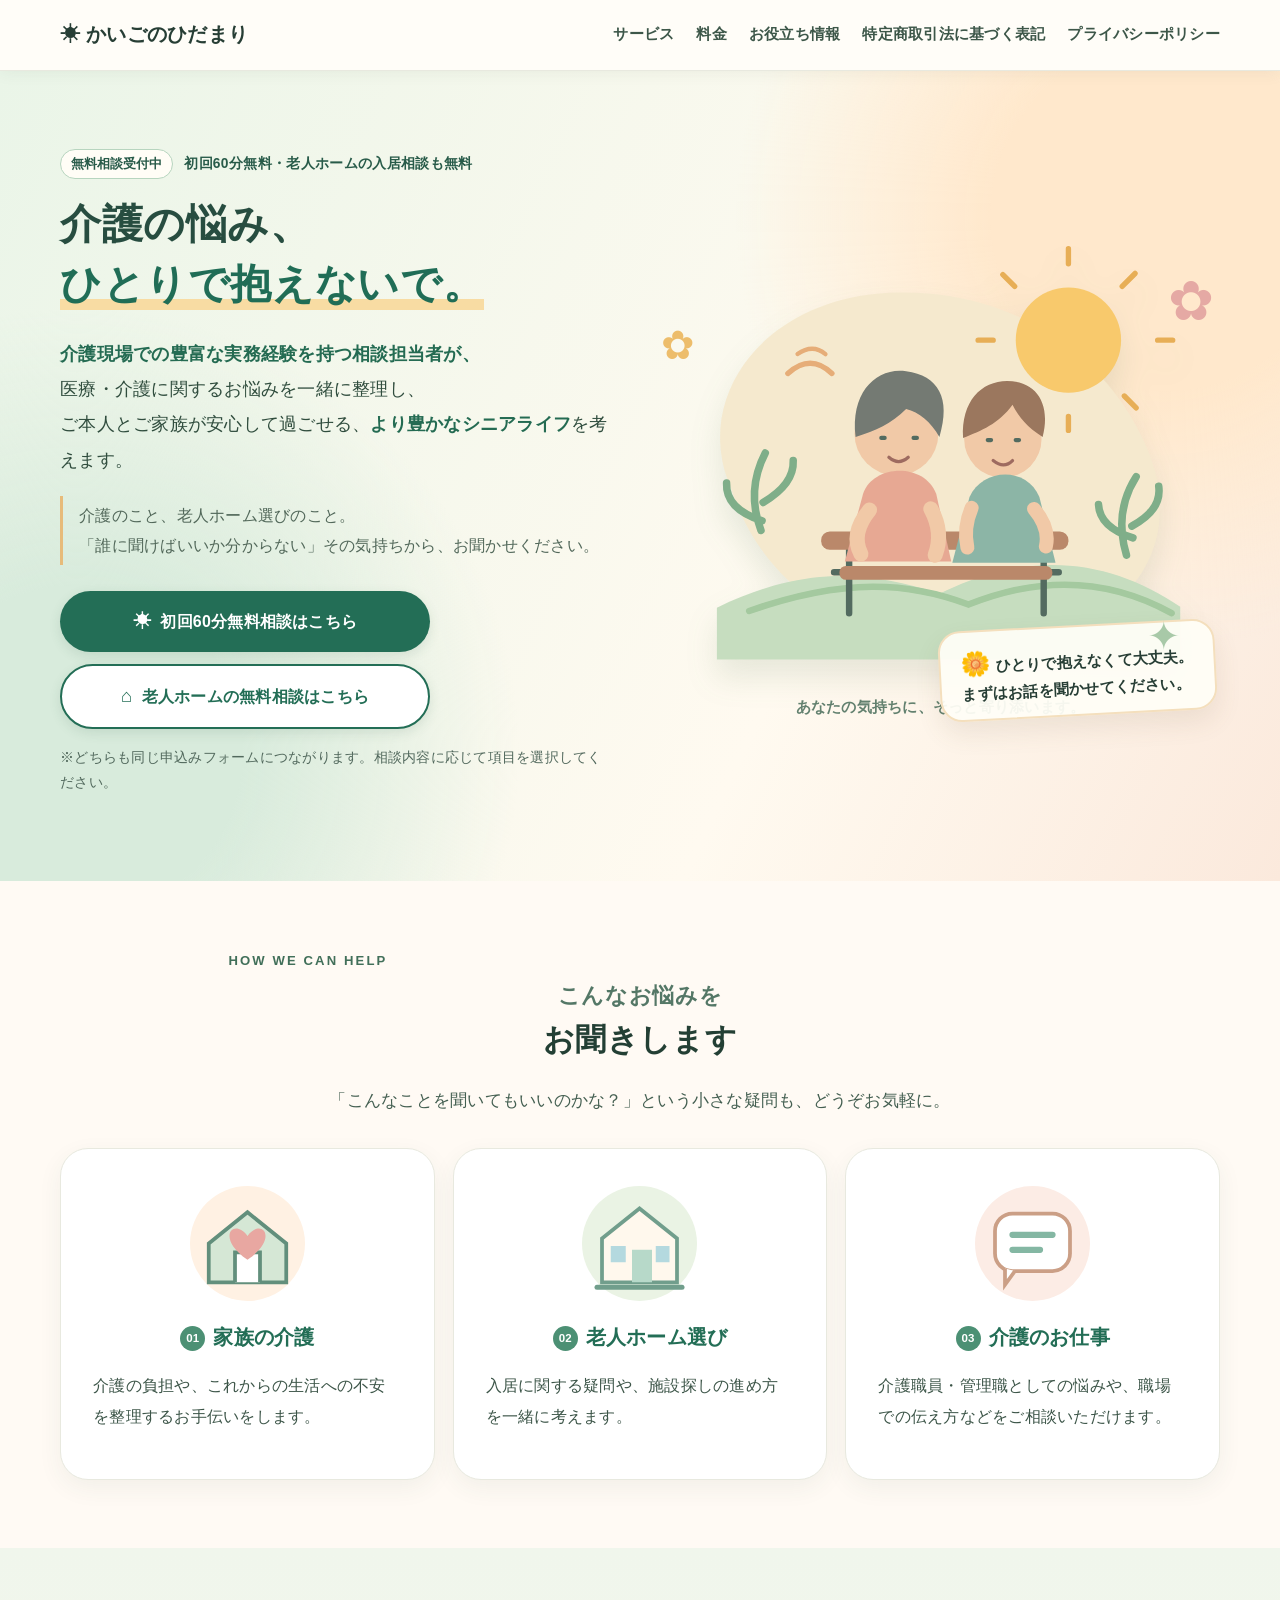
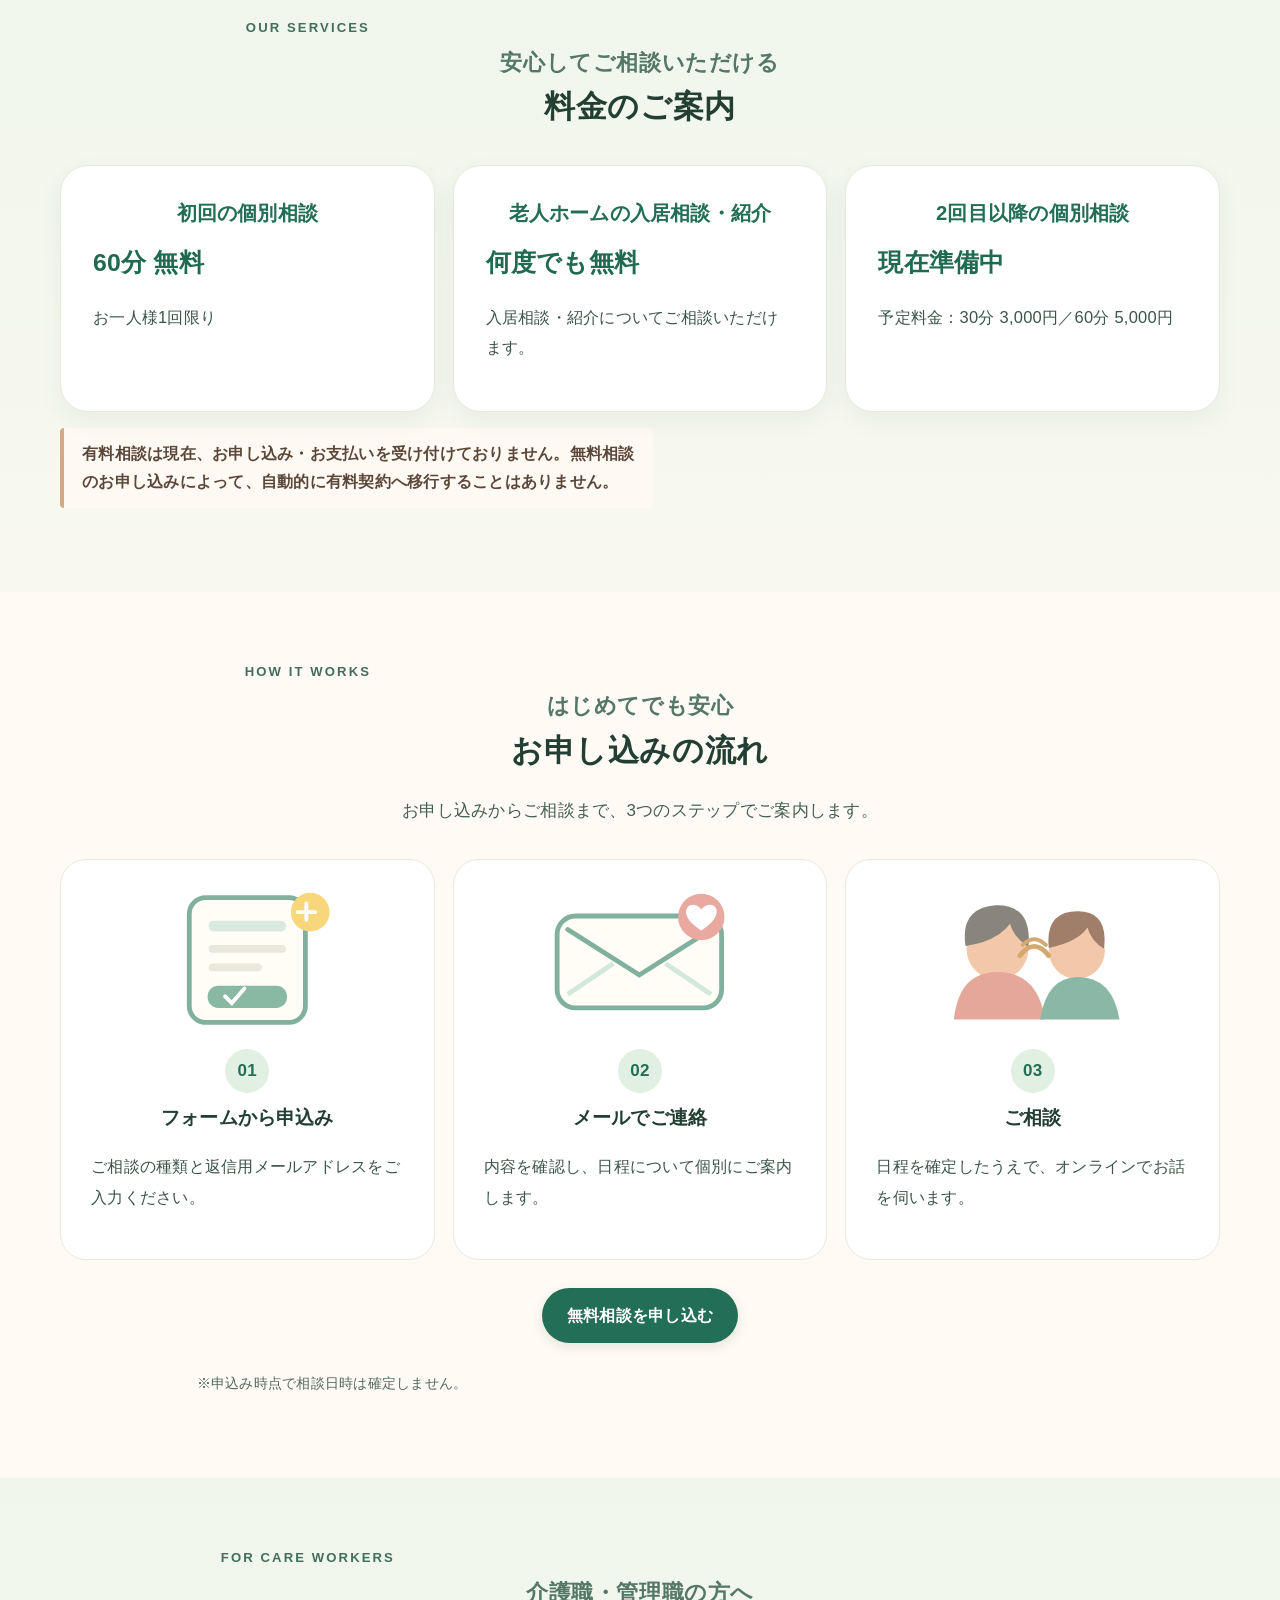
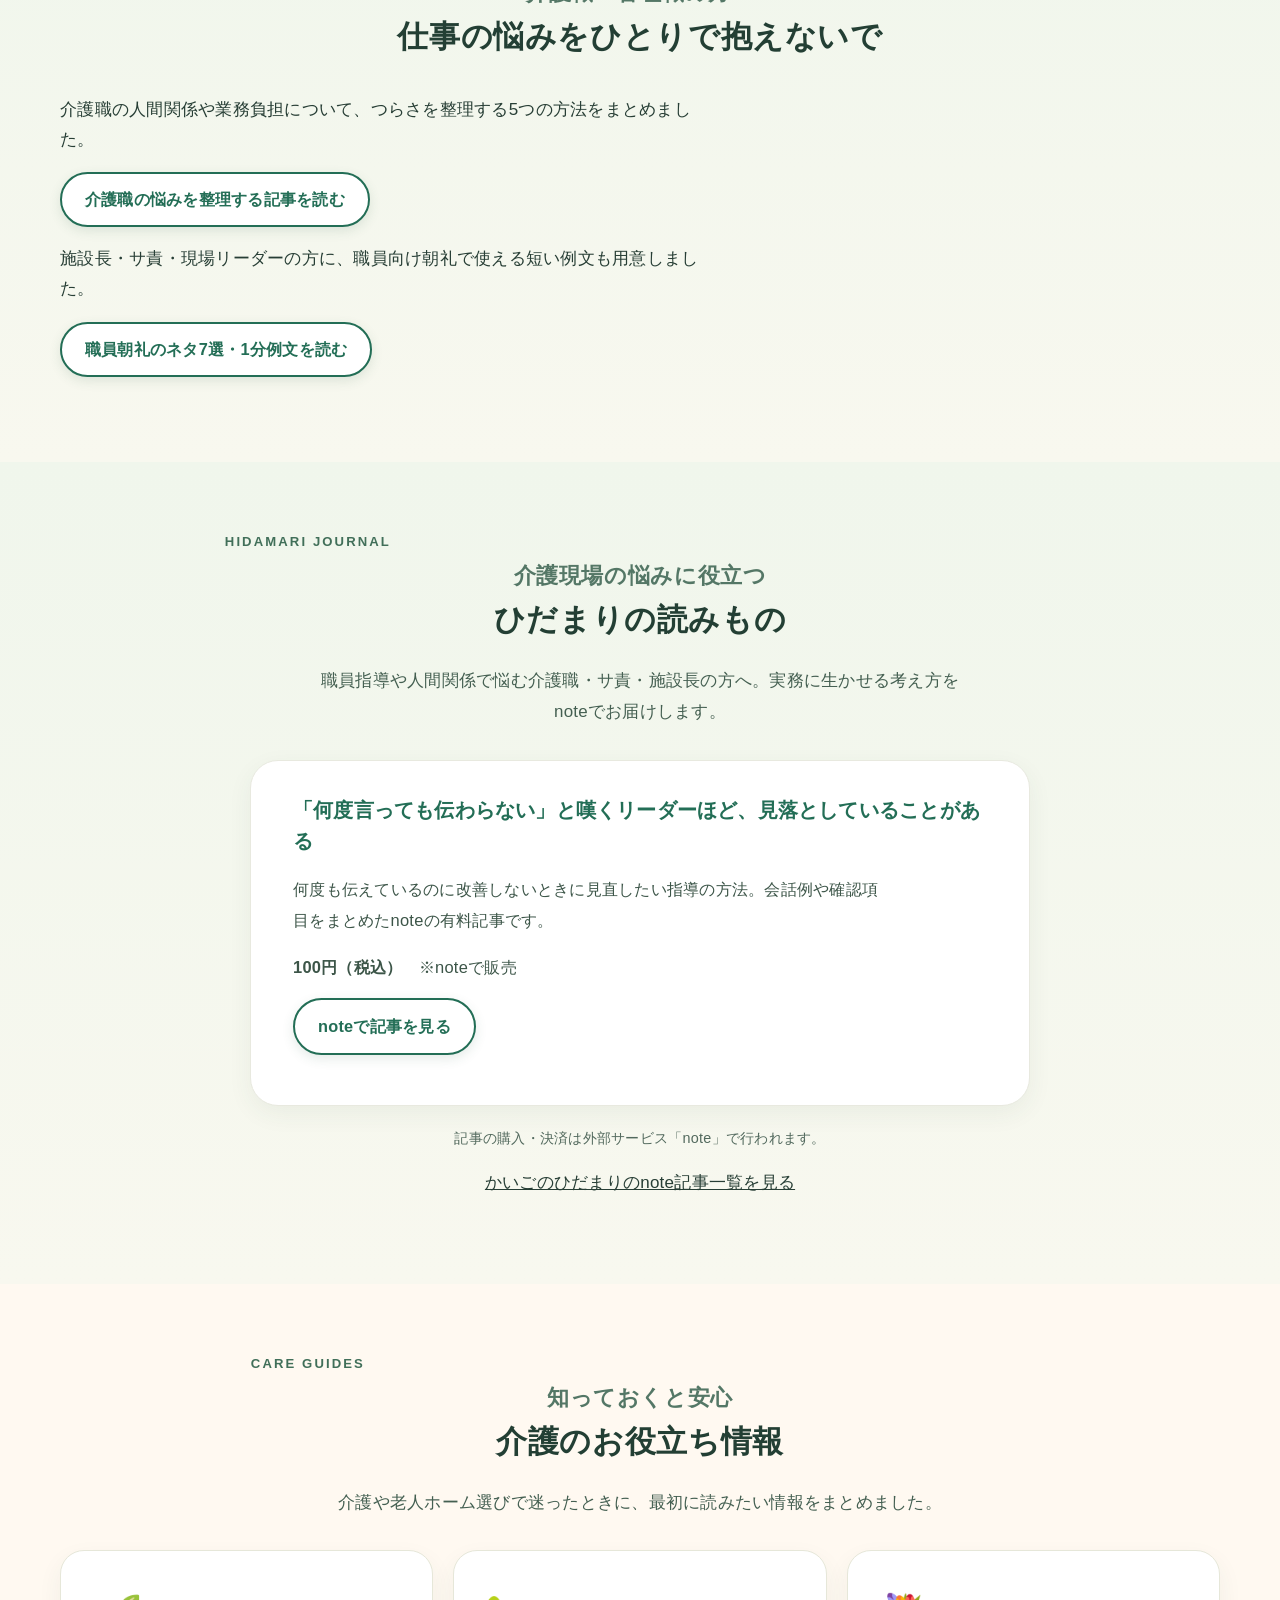
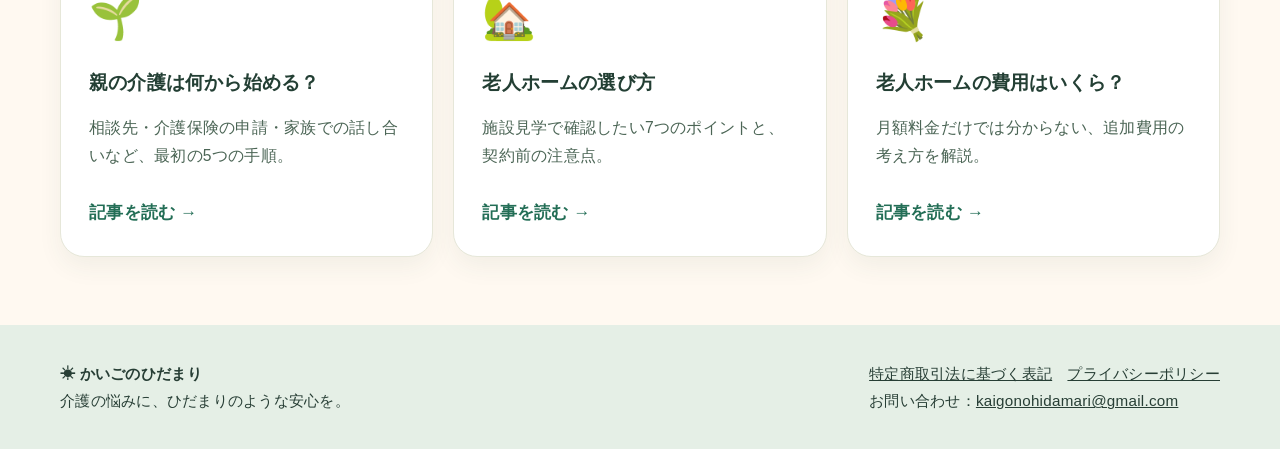
==== commit e31948f7: "Surface practical staff morning meeting guide from homepage" ====
--- a/index.html
+++ b/index.html
@@ -1 +1 @@
-<!doctype html><html lang="ja"><head><meta charset="utf-8"><meta name="viewport" content="width=device-width,initial-scale=1"><meta name="description" content="介護の悩みをひとりで抱えないで。かいごのひだまりは初回60分の介護相談が無料。老人ホームの入居相談・紹介は何度でも無料です。"><title>介護相談・老人ホーム紹介が無料｜かいごのひだまり</title><link rel="canonical" href="https://kaigo-no-hidamari.pages.dev/"><meta name="theme-color" content="#f6f8ef"><link rel="stylesheet" href="/style.css"></head><body><header><nav class="nav"><a class="logo" href="/">☀ かいごのひだまり</a><div class="navlinks"><a href="/#services">サービス</a><a href="/#pricing">料金</a><a href="/#guides">お役立ち情報</a><a href="/legal.html">特定商取引法に基づく表記</a><a href="/privacy.html">プライバシーポリシー</a></div></nav></header><main><div class="hero"><div class="wrap hero-layout"><div class="hero-copy"><div class="eyebrow"><span class="eyebrow-mark">無料相談受付中</span> 初回60分無料・老人ホームの入居相談も無料</div><h1><span class="headline-top">介護の悩み、</span><br><span class="headline-accent">ひとりで抱えないで。</span></h1><p class="lead"><strong>介護現場での豊富な実務経験を持つ相談担当者が、</strong><br>医療・介護に関するお悩みを一緒に整理し、<br>ご本人とご家族が安心して過ごせる、<strong>より豊かなシニアライフ</strong>を考えます。</p><p class="hero-support">介護のこと、老人ホーム選びのこと。<br>「誰に聞けばいいか分からない」その気持ちから、お聞かせください。</p><div class="actions"><a class="btn" href="https://docs.google.com/forms/d/e/1FAIpQLScfKlYvZkjXa_kExmKDi_POy2eAabduM-u3noDF_7_jVGzRbw/viewform" target="_blank" rel="noopener noreferrer"><span class="btn-mark">☀</span> 初回60分無料相談はこちら</a><a class="btn secondary" href="https://docs.google.com/forms/d/e/1FAIpQLScfKlYvZkjXa_kExmKDi_POy2eAabduM-u3noDF_7_jVGzRbw/viewform" target="_blank" rel="noopener noreferrer"><span class="btn-mark">⌂</span> 老人ホームの無料相談はこちら</a></div><p class="small">※どちらも同じ申込みフォームにつながります。相談内容に応じて項目を選択してください。</p></div><div class="hero-visual"><span class="flower flower-one" aria-hidden="true">✿</span><span class="flower flower-two" aria-hidden="true">✿</span><span class="flower flower-three" aria-hidden="true">✦</span><div class="hero-art" role="img" aria-label="やさしい太陽の下で、二人がベンチに座って話しているイラスト"><svg viewBox="0 0 520 420" xmlns="http://www.w3.org/2000/svg" aria-hidden="true"><path d="M64 230C30 148 95 57 212 51c110-6 202 55 240 144 36 86-9 168-126 180-132 14-228-39-262-145Z" fill="#f5e9ce"/><circle cx="379" cy="95" r="49" fill="#f8c96c"/><g stroke="#e7ae56" stroke-width="5" stroke-linecap="round"><path d="M379 24v-14M379 179v-13M309 95h-14M462 95h14M329 45l-11-11M431 147l11 11M429 45l12-12M330 146l-11 11"/></g><path d="M52 344c78-38 138-36 207-13 86-43 161-31 224 12v49H52Z" fill="#c6ddbf"/><path d="M82 347c89-31 148-27 204-6 70-28 133-23 189 8" fill="none" stroke="#a4c99f" stroke-width="6" stroke-linecap="round"/><g stroke="#536b60" stroke-width="6" stroke-linecap="round"><path d="M155 281h219M175 281v68M356 281v68M161 311h209"/></g><rect x="149" y="273" width="230" height="17" rx="8" fill="#ba886a"/><rect x="166" y="305" width="198" height="13" rx="6" fill="#ba886a"/><g><circle cx="219" cy="182" r="39" fill="#f1c9a7"/><path d="M181 185c-5-42 20-65 47-61 30 4 42 25 31 61-8-14-19-23-31-26-14 14-28 20-47 26Z" fill="#747a73"/><path d="M188 238c9-27 56-30 68 0l14 63h-99Z" fill="#e7a893"/><path d="M205 186h3M235 186h3" stroke="#536b60" stroke-width="4" stroke-linecap="round"/><path d="M212 204q9 8 18 0" fill="none" stroke="#9e6b60" stroke-width="3" stroke-linecap="round"/><path d="M194 253q-18 22-8 41M251 252q12 22 4 43" fill="none" stroke="#f1c9a7" stroke-width="14" stroke-linecap="round"/></g><g><circle cx="318" cy="187" r="36" fill="#f1c9a7"/><path d="M281 186c-2-34 17-53 41-53 27 0 41 21 33 52-14-9-22-18-28-30-13 18-29 24-46 31Z" fill="#9b775e"/><path d="M287 241c12-27 53-29 65 0l15 61h-96Z" fill="#8cb5a6"/><path d="M304 188h3M330 188h3" stroke="#536b60" stroke-width="4" stroke-linecap="round"/><path d="M309 207q10 8 18 0" fill="none" stroke="#9e6b60" stroke-width="3" stroke-linecap="round"/><path d="M289 251q-8 19-4 37M347 252q15 18 11 35" fill="none" stroke="#f1c9a7" stroke-width="13" stroke-linecap="round"/></g><path d="M93 272q-14-37 4-72M94 263q-34-11-33-35M95 246q29-17 28-39" stroke="#7fae89" stroke-width="7" fill="none" stroke-linecap="round"/><path d="M433 295q-12-40 9-73M438 268q28-15 25-37M439 279q-31-10-32-31" stroke="#7fae89" stroke-width="7" fill="none" stroke-linecap="round"/><path d="M118 126q21-19 41 0" stroke="#e6ad78" stroke-width="5" fill="none" stroke-linecap="round"/><path d="M127 108q14-10 26 0" stroke="#e6ad78" stroke-width="4" fill="none" stroke-linecap="round"/></svg><div class="art-caption">あなたの気持ちに、そっと寄り添います。</div></div><div class="illustration-note"><span>🌼</span> ひとりで抱えなくて大丈夫。<br>まずはお話を聞かせてください。</div></div></div></div><section id="services"><div class="wrap"><p class="section-kicker">HOW WE CAN HELP</p><h2 class="section-title"><span>こんなお悩みを</span>お聞きします</h2><p class="section-intro">「こんなことを聞いてもいいのかな？」という小さな疑問も、どうぞお気軽に。</p><div class="cards"><article class="card"><svg class="card-icon" viewBox="0 0 100 100" aria-hidden="true"><circle cx="50" cy="50" r="46" fill="#fff1e3"/><path d="M19 50 50 25l31 25v31H19Z" fill="#d5e7d5" stroke="#628f7c" stroke-width="3"/><path d="M40 81V57h20v24" fill="#fff" stroke="#628f7c" stroke-width="3"/><path d="M50 44c-11-15-26 1 0 19 26-18 11-34 0-19Z" fill="#e8a7a1"/></svg><h3><span class="card-number">01</span>家族の介護</h3><p>介護の負担や、これからの生活への不安を整理するお手伝いをします。</p></article><article class="card"><svg class="card-icon" viewBox="0 0 100 100" aria-hidden="true"><circle cx="50" cy="50" r="46" fill="#eaf3e4"/><path d="M20 46 50 22l30 24v35H20Z" fill="#fff8ed" stroke="#719e8c" stroke-width="3"/><path d="M44 81V55h16v26" fill="#b7d9c9"/><path d="M27 52h12v13H27ZM63 52h11v13H63Z" fill="#b4d9df"/><path d="M16 85h68" stroke="#719e8c" stroke-width="4" stroke-linecap="round"/></svg><h3><span class="card-number">02</span>老人ホーム選び</h3><p>入居に関する疑問や、施設探しの進め方を一緒に考えます。</p></article><article class="card"><svg class="card-icon" viewBox="0 0 100 100" aria-hidden="true"><circle cx="50" cy="50" r="46" fill="#fcece5"/><rect x="20" y="26" width="60" height="46" rx="14" fill="#fff" stroke="#cb9f86" stroke-width="3"/><path d="M36 72 28 83V70" fill="#fff" stroke="#cb9f86" stroke-width="3"/><path d="M34 43h32M34 55h22" stroke="#84b7a3" stroke-width="5" stroke-linecap="round"/></svg><h3><span class="card-number">03</span>介護のお仕事</h3><p>介護職員・管理職としての悩みや、職場での伝え方などをご相談いただけます。</p></article></div></div></section><section class="tint" id="pricing"><div class="wrap"><p class="section-kicker">OUR SERVICES</p><h2 class="section-title"><span>安心してご相談いただける</span>料金のご案内</h2><div class="cards"><article class="card"><h3>初回の個別相談</h3><div class="price">60分 無料</div><p>お一人様1回限り</p></article><article class="card"><h3>老人ホームの入居相談・紹介</h3><div class="price">何度でも無料</div><p>入居相談・紹介についてご相談いただけます。</p></article><article class="card"><h3>2回目以降の個別相談</h3><div class="price">現在準備中</div><p>予定料金：30分 3,000円／60分 5,000円</p></article></div><p class="note">有料相談は現在、お申し込み・お支払いを受け付けておりません。無料相談のお申し込みによって、自動的に有料契約へ移行することはありません。</p></div></section><section><div class="wrap"><p class="section-kicker">HOW IT WORKS</p><h2 class="section-title"><span>はじめてでも安心</span>お申し込みの流れ</h2><p class="section-intro">お申し込みからご相談まで、3つのステップでご案内します。</p><div class="steps"><div class="step"><svg viewBox="0 0 240 155" class="step-art" aria-hidden="true"><rect x="60" y="13" width="120" height="129" rx="17" fill="#fffdf6" stroke="#82b09e" stroke-width="5"/><rect x="80" y="37" width="80" height="11" rx="5" fill="#d9e9dd"/><rect x="80" y="62" width="80" height="8" rx="4" fill="#e8e8dc"/><rect x="80" y="81" width="55" height="8" rx="4" fill="#e8e8dc"/><rect x="79" y="104" width="82" height="23" rx="11" fill="#8ab9a3"/><path d="M97 115l7 7 13-15" stroke="white" stroke-width="4" fill="none" stroke-linecap="round"/><circle cx="185" cy="28" r="20" fill="#f7d67c"/><path d="M181 19v17M172 28h18" stroke="#fff" stroke-width="4" stroke-linecap="round"/></svg><span class="num">01</span><h3>フォームから申込み</h3><p>ご相談の種類と返信用メールアドレスをご入力ください。</p></div><div class="step"><svg viewBox="0 0 240 155" class="step-art" aria-hidden="true"><rect x="34" y="32" width="170" height="95" rx="19" fill="#fffdf6" stroke="#82b09e" stroke-width="5"/><path d="M45 46 119 93l74-47" fill="none" stroke="#82b09e" stroke-width="5" stroke-linecap="round"/><path d="M45 113 92 81M193 113l-47-32" fill="none" stroke="#d4e8da" stroke-width="5"/><circle cx="183" cy="33" r="24" fill="#e9a9a1"/><path d="M183 47c-29-18-11-35 0-22 12-13 29 4 0 22Z" fill="white"/></svg><span class="num">02</span><h3>メールでご連絡</h3><p>内容を確認し、日程について個別にご案内します。</p></div><div class="step"><svg viewBox="0 0 240 155" class="step-art" aria-hidden="true"><circle cx="84" cy="66" r="32" fill="#f3c8aa"/><path d="M51 63q-6-39 31-42 38-1 34 43-15-10-19-24-13 18-46 23" fill="#89847c"/><path d="M39 139q5-49 45-49 42 0 49 49" fill="#e6a79b"/><circle cx="166" cy="68" r="29" fill="#f3c8aa"/><path d="M137 65q-4-38 30-38 32 0 27 39-13-8-17-22-10 15-40 21" fill="#a07e6a"/><path d="M128 139q7-44 39-44 36 0 43 44" fill="#8bb7a6"/><path d="M107 73q15-19 30 0" fill="none" stroke="#d4a96f" stroke-width="5" stroke-linecap="round"/><path d="M110 62q12-12 24 0" fill="none" stroke="#d4a96f" stroke-width="4" stroke-linecap="round"/></svg><span class="num">03</span><h3>ご相談</h3><p>日程を確定したうえで、オンラインでお話を伺います。</p></div></div><div class="actions" style="justify-content:center"><a class="btn" href="https://docs.google.com/forms/d/e/1FAIpQLScfKlYvZkjXa_kExmKDi_POy2eAabduM-u3noDF_7_jVGzRbw/viewform" target="_blank" rel="noopener noreferrer">無料相談を申し込む</a></div><p class="small" style="text-align:center">※申込み時点で相談日時は確定しません。</p></div></section><section class="tint"><div class="wrap"><p class="section-kicker">FOR CARE WORKERS</p><h2 class="section-title"><span>介護職・管理職の方へ</span>仕事の悩みをひとりで抱えないで</h2><p>介護職の人間関係や業務負担について、つらさを整理する5つの方法をまとめました。</p><p><a class="btn secondary" href="/care-worker-stress.html">介護職の悩みを整理する記事を読む</a></p></div></section><section class="tint" id="note"><div class="wrap"><p class="section-kicker">HIDAMARI JOURNAL</p><h2 class="section-title"><span>介護現場の悩みに役立つ</span>ひだまりの読みもの</h2><p class="section-intro">職員指導や人間関係で悩む介護職・サ責・施設長の方へ。実務に生かせる考え方をnoteでお届けします。</p><div class="cards"><article class="card"><h3>「何度言っても伝わらない」と嘆くリーダーほど、見落としていることがある</h3><p>何度も伝えているのに改善しないときに見直したい指導の方法。会話例や確認項目をまとめたnoteの有料記事です。</p><p><strong>100円（税込）</strong>　※noteで販売</p><p><a class="btn secondary" href="https://note.com/kaigono_hidamari/n/n2c3d21c001ee" target="_blank" rel="noopener noreferrer">noteで記事を見る</a></p></article></div><p class="small">記事の購入・決済は外部サービス「note」で行われます。</p><p><a href="https://note.com/kaigono_hidamari" target="_blank" rel="noopener noreferrer">かいごのひだまりのnote記事一覧を見る</a></p></div></section><section id="guides" class="guide-section"><div class="wrap"><p class="section-kicker">CARE GUIDES</p><h2 class="section-title"><span>知っておくと安心</span>介護のお役立ち情報</h2><p class="section-intro">介護や老人ホーム選びで迷ったときに、最初に読みたい情報をまとめました。</p><div class="guide-grid"><a class="guide-card" href="/parent-care-first-steps.html"><span class="guide-icon" aria-hidden="true">🌱</span><h3>親の介護は何から始める？</h3><p>相談先・介護保険の申請・家族での話し合いなど、最初の5つの手順。</p><span class="guide-more">記事を読む →</span></a><a class="guide-card" href="/nursing-home-selection.html"><span class="guide-icon" aria-hidden="true">🏡</span><h3>老人ホームの選び方</h3><p>施設見学で確認したい7つのポイントと、契約前の注意点。</p><span class="guide-more">記事を読む →</span></a><a class="guide-card" href="/nursing-home-costs.html"><span class="guide-icon" aria-hidden="true">💐</span><h3>老人ホームの費用はいくら？</h3><p>月額料金だけでは分からない、追加費用の考え方を解説。</p><span class="guide-more">記事を読む →</span></a></div></div></section></main><footer><div class="wrap"><div><strong>☀ かいごのひだまり</strong><div>介護の悩みに、ひだまりのような安心を。</div></div><div><a href="/legal.html">特定商取引法に基づく表記</a>　<a href="/privacy.html">プライバシーポリシー</a><div>お問い合わせ：<a href="mailto:kaigonohidamari@gmail.com">kaigonohidamari@gmail.com</a></div></div></div></footer></body></html>+<!doctype html><html lang="ja"><head><meta charset="utf-8"><meta name="viewport" content="width=device-width,initial-scale=1"><meta name="description" content="介護の悩みをひとりで抱えないで。かいごのひだまりは初回60分の介護相談が無料。老人ホームの入居相談・紹介は何度でも無料です。"><title>介護相談・老人ホーム紹介が無料｜かいごのひだまり</title><link rel="canonical" href="https://kaigo-no-hidamari.pages.dev/"><meta name="theme-color" content="#f6f8ef"><link rel="stylesheet" href="/style.css"></head><body><header><nav class="nav"><a class="logo" href="/">☀ かいごのひだまり</a><div class="navlinks"><a href="/#services">サービス</a><a href="/#pricing">料金</a><a href="/#guides">お役立ち情報</a><a href="/legal.html">特定商取引法に基づく表記</a><a href="/privacy.html">プライバシーポリシー</a></div></nav></header><main><div class="hero"><div class="wrap hero-layout"><div class="hero-copy"><div class="eyebrow"><span class="eyebrow-mark">無料相談受付中</span> 初回60分無料・老人ホームの入居相談も無料</div><h1><span class="headline-top">介護の悩み、</span><br><span class="headline-accent">ひとりで抱えないで。</span></h1><p class="lead"><strong>介護現場での豊富な実務経験を持つ相談担当者が、</strong><br>医療・介護に関するお悩みを一緒に整理し、<br>ご本人とご家族が安心して過ごせる、<strong>より豊かなシニアライフ</strong>を考えます。</p><p class="hero-support">介護のこと、老人ホーム選びのこと。<br>「誰に聞けばいいか分からない」その気持ちから、お聞かせください。</p><div class="actions"><a class="btn" href="https://docs.google.com/forms/d/e/1FAIpQLScfKlYvZkjXa_kExmKDi_POy2eAabduM-u3noDF_7_jVGzRbw/viewform" target="_blank" rel="noopener noreferrer"><span class="btn-mark">☀</span> 初回60分無料相談はこちら</a><a class="btn secondary" href="https://docs.google.com/forms/d/e/1FAIpQLScfKlYvZkjXa_kExmKDi_POy2eAabduM-u3noDF_7_jVGzRbw/viewform" target="_blank" rel="noopener noreferrer"><span class="btn-mark">⌂</span> 老人ホームの無料相談はこちら</a></div><p class="small">※どちらも同じ申込みフォームにつながります。相談内容に応じて項目を選択してください。</p></div><div class="hero-visual"><span class="flower flower-one" aria-hidden="true">✿</span><span class="flower flower-two" aria-hidden="true">✿</span><span class="flower flower-three" aria-hidden="true">✦</span><div class="hero-art" role="img" aria-label="やさしい太陽の下で、二人がベンチに座って話しているイラスト"><svg viewBox="0 0 520 420" xmlns="http://www.w3.org/2000/svg" aria-hidden="true"><path d="M64 230C30 148 95 57 212 51c110-6 202 55 240 144 36 86-9 168-126 180-132 14-228-39-262-145Z" fill="#f5e9ce"/><circle cx="379" cy="95" r="49" fill="#f8c96c"/><g stroke="#e7ae56" stroke-width="5" stroke-linecap="round"><path d="M379 24v-14M379 179v-13M309 95h-14M462 95h14M329 45l-11-11M431 147l11 11M429 45l12-12M330 146l-11 11"/></g><path d="M52 344c78-38 138-36 207-13 86-43 161-31 224 12v49H52Z" fill="#c6ddbf"/><path d="M82 347c89-31 148-27 204-6 70-28 133-23 189 8" fill="none" stroke="#a4c99f" stroke-width="6" stroke-linecap="round"/><g stroke="#536b60" stroke-width="6" stroke-linecap="round"><path d="M155 281h219M175 281v68M356 281v68M161 311h209"/></g><rect x="149" y="273" width="230" height="17" rx="8" fill="#ba886a"/><rect x="166" y="305" width="198" height="13" rx="6" fill="#ba886a"/><g><circle cx="219" cy="182" r="39" fill="#f1c9a7"/><path d="M181 185c-5-42 20-65 47-61 30 4 42 25 31 61-8-14-19-23-31-26-14 14-28 20-47 26Z" fill="#747a73"/><path d="M188 238c9-27 56-30 68 0l14 63h-99Z" fill="#e7a893"/><path d="M205 186h3M235 186h3" stroke="#536b60" stroke-width="4" stroke-linecap="round"/><path d="M212 204q9 8 18 0" fill="none" stroke="#9e6b60" stroke-width="3" stroke-linecap="round"/><path d="M194 253q-18 22-8 41M251 252q12 22 4 43" fill="none" stroke="#f1c9a7" stroke-width="14" stroke-linecap="round"/></g><g><circle cx="318" cy="187" r="36" fill="#f1c9a7"/><path d="M281 186c-2-34 17-53 41-53 27 0 41 21 33 52-14-9-22-18-28-30-13 18-29 24-46 31Z" fill="#9b775e"/><path d="M287 241c12-27 53-29 65 0l15 61h-96Z" fill="#8cb5a6"/><path d="M304 188h3M330 188h3" stroke="#536b60" stroke-width="4" stroke-linecap="round"/><path d="M309 207q10 8 18 0" fill="none" stroke="#9e6b60" stroke-width="3" stroke-linecap="round"/><path d="M289 251q-8 19-4 37M347 252q15 18 11 35" fill="none" stroke="#f1c9a7" stroke-width="13" stroke-linecap="round"/></g><path d="M93 272q-14-37 4-72M94 263q-34-11-33-35M95 246q29-17 28-39" stroke="#7fae89" stroke-width="7" fill="none" stroke-linecap="round"/><path d="M433 295q-12-40 9-73M438 268q28-15 25-37M439 279q-31-10-32-31" stroke="#7fae89" stroke-width="7" fill="none" stroke-linecap="round"/><path d="M118 126q21-19 41 0" stroke="#e6ad78" stroke-width="5" fill="none" stroke-linecap="round"/><path d="M127 108q14-10 26 0" stroke="#e6ad78" stroke-width="4" fill="none" stroke-linecap="round"/></svg><div class="art-caption">あなたの気持ちに、そっと寄り添います。</div></div><div class="illustration-note"><span>🌼</span> ひとりで抱えなくて大丈夫。<br>まずはお話を聞かせてください。</div></div></div></div><section id="services"><div class="wrap"><p class="section-kicker">HOW WE CAN HELP</p><h2 class="section-title"><span>こんなお悩みを</span>お聞きします</h2><p class="section-intro">「こんなことを聞いてもいいのかな？」という小さな疑問も、どうぞお気軽に。</p><div class="cards"><article class="card"><svg class="card-icon" viewBox="0 0 100 100" aria-hidden="true"><circle cx="50" cy="50" r="46" fill="#fff1e3"/><path d="M19 50 50 25l31 25v31H19Z" fill="#d5e7d5" stroke="#628f7c" stroke-width="3"/><path d="M40 81V57h20v24" fill="#fff" stroke="#628f7c" stroke-width="3"/><path d="M50 44c-11-15-26 1 0 19 26-18 11-34 0-19Z" fill="#e8a7a1"/></svg><h3><span class="card-number">01</span>家族の介護</h3><p>介護の負担や、これからの生活への不安を整理するお手伝いをします。</p></article><article class="card"><svg class="card-icon" viewBox="0 0 100 100" aria-hidden="true"><circle cx="50" cy="50" r="46" fill="#eaf3e4"/><path d="M20 46 50 22l30 24v35H20Z" fill="#fff8ed" stroke="#719e8c" stroke-width="3"/><path d="M44 81V55h16v26" fill="#b7d9c9"/><path d="M27 52h12v13H27ZM63 52h11v13H63Z" fill="#b4d9df"/><path d="M16 85h68" stroke="#719e8c" stroke-width="4" stroke-linecap="round"/></svg><h3><span class="card-number">02</span>老人ホーム選び</h3><p>入居に関する疑問や、施設探しの進め方を一緒に考えます。</p></article><article class="card"><svg class="card-icon" viewBox="0 0 100 100" aria-hidden="true"><circle cx="50" cy="50" r="46" fill="#fcece5"/><rect x="20" y="26" width="60" height="46" rx="14" fill="#fff" stroke="#cb9f86" stroke-width="3"/><path d="M36 72 28 83V70" fill="#fff" stroke="#cb9f86" stroke-width="3"/><path d="M34 43h32M34 55h22" stroke="#84b7a3" stroke-width="5" stroke-linecap="round"/></svg><h3><span class="card-number">03</span>介護のお仕事</h3><p>介護職員・管理職としての悩みや、職場での伝え方などをご相談いただけます。</p></article></div></div></section><section class="tint" id="pricing"><div class="wrap"><p class="section-kicker">OUR SERVICES</p><h2 class="section-title"><span>安心してご相談いただける</span>料金のご案内</h2><div class="cards"><article class="card"><h3>初回の個別相談</h3><div class="price">60分 無料</div><p>お一人様1回限り</p></article><article class="card"><h3>老人ホームの入居相談・紹介</h3><div class="price">何度でも無料</div><p>入居相談・紹介についてご相談いただけます。</p></article><article class="card"><h3>2回目以降の個別相談</h3><div class="price">現在準備中</div><p>予定料金：30分 3,000円／60分 5,000円</p></article></div><p class="note">有料相談は現在、お申し込み・お支払いを受け付けておりません。無料相談のお申し込みによって、自動的に有料契約へ移行することはありません。</p></div></section><section><div class="wrap"><p class="section-kicker">HOW IT WORKS</p><h2 class="section-title"><span>はじめてでも安心</span>お申し込みの流れ</h2><p class="section-intro">お申し込みからご相談まで、3つのステップでご案内します。</p><div class="steps"><div class="step"><svg viewBox="0 0 240 155" class="step-art" aria-hidden="true"><rect x="60" y="13" width="120" height="129" rx="17" fill="#fffdf6" stroke="#82b09e" stroke-width="5"/><rect x="80" y="37" width="80" height="11" rx="5" fill="#d9e9dd"/><rect x="80" y="62" width="80" height="8" rx="4" fill="#e8e8dc"/><rect x="80" y="81" width="55" height="8" rx="4" fill="#e8e8dc"/><rect x="79" y="104" width="82" height="23" rx="11" fill="#8ab9a3"/><path d="M97 115l7 7 13-15" stroke="white" stroke-width="4" fill="none" stroke-linecap="round"/><circle cx="185" cy="28" r="20" fill="#f7d67c"/><path d="M181 19v17M172 28h18" stroke="#fff" stroke-width="4" stroke-linecap="round"/></svg><span class="num">01</span><h3>フォームから申込み</h3><p>ご相談の種類と返信用メールアドレスをご入力ください。</p></div><div class="step"><svg viewBox="0 0 240 155" class="step-art" aria-hidden="true"><rect x="34" y="32" width="170" height="95" rx="19" fill="#fffdf6" stroke="#82b09e" stroke-width="5"/><path d="M45 46 119 93l74-47" fill="none" stroke="#82b09e" stroke-width="5" stroke-linecap="round"/><path d="M45 113 92 81M193 113l-47-32" fill="none" stroke="#d4e8da" stroke-width="5"/><circle cx="183" cy="33" r="24" fill="#e9a9a1"/><path d="M183 47c-29-18-11-35 0-22 12-13 29 4 0 22Z" fill="white"/></svg><span class="num">02</span><h3>メールでご連絡</h3><p>内容を確認し、日程について個別にご案内します。</p></div><div class="step"><svg viewBox="0 0 240 155" class="step-art" aria-hidden="true"><circle cx="84" cy="66" r="32" fill="#f3c8aa"/><path d="M51 63q-6-39 31-42 38-1 34 43-15-10-19-24-13 18-46 23" fill="#89847c"/><path d="M39 139q5-49 45-49 42 0 49 49" fill="#e6a79b"/><circle cx="166" cy="68" r="29" fill="#f3c8aa"/><path d="M137 65q-4-38 30-38 32 0 27 39-13-8-17-22-10 15-40 21" fill="#a07e6a"/><path d="M128 139q7-44 39-44 36 0 43 44" fill="#8bb7a6"/><path d="M107 73q15-19 30 0" fill="none" stroke="#d4a96f" stroke-width="5" stroke-linecap="round"/><path d="M110 62q12-12 24 0" fill="none" stroke="#d4a96f" stroke-width="4" stroke-linecap="round"/></svg><span class="num">03</span><h3>ご相談</h3><p>日程を確定したうえで、オンラインでお話を伺います。</p></div></div><div class="actions" style="justify-content:center"><a class="btn" href="https://docs.google.com/forms/d/e/1FAIpQLScfKlYvZkjXa_kExmKDi_POy2eAabduM-u3noDF_7_jVGzRbw/viewform" target="_blank" rel="noopener noreferrer">無料相談を申し込む</a></div><p class="small" style="text-align:center">※申込み時点で相談日時は確定しません。</p></div></section><section class="tint"><div class="wrap"><p class="section-kicker">FOR CARE WORKERS</p><h2 class="section-title"><span>介護職・管理職の方へ</span>仕事の悩みをひとりで抱えないで</h2><p>介護職の人間関係や業務負担について、つらさを整理する5つの方法をまとめました。</p><p><a class="btn secondary" href="/care-worker-stress.html">介護職の悩みを整理する記事を読む</a></p><p>施設長・サ責・現場リーダーの方に、職員向け朝礼で使える短い例文も用意しました。</p><p><a class="btn secondary" href="/care-morning-meeting-topics.html">職員朝礼のネタ7選・1分例文を読む</a></p></div></section><section class="tint" id="note"><div class="wrap"><p class="section-kicker">HIDAMARI JOURNAL</p><h2 class="section-title"><span>介護現場の悩みに役立つ</span>ひだまりの読みもの</h2><p class="section-intro">職員指導や人間関係で悩む介護職・サ責・施設長の方へ。実務に生かせる考え方をnoteでお届けします。</p><div class="cards"><article class="card"><h3>「何度言っても伝わらない」と嘆くリーダーほど、見落としていることがある</h3><p>何度も伝えているのに改善しないときに見直したい指導の方法。会話例や確認項目をまとめたnoteの有料記事です。</p><p><strong>100円（税込）</strong>　※noteで販売</p><p><a class="btn secondary" href="https://note.com/kaigono_hidamari/n/n2c3d21c001ee" target="_blank" rel="noopener noreferrer">noteで記事を見る</a></p></article></div><p class="small">記事の購入・決済は外部サービス「note」で行われます。</p><p><a href="https://note.com/kaigono_hidamari" target="_blank" rel="noopener noreferrer">かいごのひだまりのnote記事一覧を見る</a></p></div></section><section id="guides" class="guide-section"><div class="wrap"><p class="section-kicker">CARE GUIDES</p><h2 class="section-title"><span>知っておくと安心</span>介護のお役立ち情報</h2><p class="section-intro">介護や老人ホーム選びで迷ったときに、最初に読みたい情報をまとめました。</p><div class="guide-grid"><a class="guide-card" href="/parent-care-first-steps.html"><span class="guide-icon" aria-hidden="true">🌱</span><h3>親の介護は何から始める？</h3><p>相談先・介護保険の申請・家族での話し合いなど、最初の5つの手順。</p><span class="guide-more">記事を読む →</span></a><a class="guide-card" href="/nursing-home-selection.html"><span class="guide-icon" aria-hidden="true">🏡</span><h3>老人ホームの選び方</h3><p>施設見学で確認したい7つのポイントと、契約前の注意点。</p><span class="guide-more">記事を読む →</span></a><a class="guide-card" href="/nursing-home-costs.html"><span class="guide-icon" aria-hidden="true">💐</span><h3>老人ホームの費用はいくら？</h3><p>月額料金だけでは分からない、追加費用の考え方を解説。</p><span class="guide-more">記事を読む →</span></a></div></div></section></main><footer><div class="wrap"><div><strong>☀ かいごのひだまり</strong><div>介護の悩みに、ひだまりのような安心を。</div></div><div><a href="/legal.html">特定商取引法に基づく表記</a>　<a href="/privacy.html">プライバシーポリシー</a><div>お問い合わせ：<a href="mailto:kaigonohidamari@gmail.com">kaigonohidamari@gmail.com</a></div></div></div></footer></body></html>
--- a/style.css
+++ b/style.css
@@ -16,3 +16,12 @@
 
 /* Helpful article discovery and SEO landing pages */
 .guide-section{background:#fff9f1}.guide-grid{display:grid;grid-template-columns:repeat(3,minmax(0,1fr));gap:20px}.guide-card{display:block;text-decoration:none;background:#fff;border:1px solid #e6e7d9;border-radius:24px;padding:28px;box-shadow:0 10px 25px #344c3910;transition:transform .2s,box-shadow .2s}.guide-card:hover{transform:translateY(-4px);box-shadow:0 15px 28px #344c3920}.guide-icon{font-size:2.7rem;display:block;margin-bottom:12px}.guide-card h3{font-size:1.2rem;line-height:1.6;margin:0 0 12px}.guide-card p{font-size:.98rem;color:#4b6555}.guide-more{display:inline-block;margin-top:12px;color:#236e56;font-weight:800}.article-page{max-width:900px;margin:0 auto;padding:54px 24px 80px}.article-breadcrumb{font-size:.88rem;color:#607367}.article-tag{display:inline-block;background:#e7f1e6;color:#2a6952;border-radius:999px;padding:5px 14px;font-weight:800;font-size:.88rem;margin-top:16px}.article-page h1{font-size:clamp(1.85rem,3.6vw,2.7rem);line-height:1.5;margin:18px 0}.article-summary{font-size:1.1rem;color:#4a6456;border-bottom:1px solid #e0e5dc;padding-bottom:25px}.article-body{font-size:1.05rem;line-height:2}.article-body h2{font-size:1.35rem;margin:40px 0 12px;padding-left:16px;border-left:5px solid #7fae90}.article-body p{max-width:none}.article-caution{background:#fff2e6;border-radius:12px;padding:18px;font-size:.94rem}.article-updated{font-size:.82rem;color:#657a6d}.article-cta{background:linear-gradient(130deg,#e7f3e8,#fff2e5);padding:32px;border-radius:24px;margin-top:50px}.article-cta h2{font-size:1.4rem;margin:0 0 10px}.back-home{margin-top:30px}.back-home a{color:#246b52;font-weight:700}@media(max-width:820px){.guide-grid{grid-template-columns:1fr}.guide-card{padding:24px}.article-page{padding:35px 20px 60px}.article-cta{padding:24px}}
+
+/* Single note feature: avoid an empty three-column card grid */
+#note .cards{grid-template-columns:minmax(0,1fr);max-width:780px;margin:0 auto 20px}
+#note .cards .card:last-child{grid-column:auto}
+#note .card{padding:34px 42px}
+#note .card h3{text-align:left}
+#note .card p{max-width:65ch}
+#note .wrap>.small,#note .wrap>p:last-child{text-align:center;max-width:none}
+@media(max-width:720px){#note .card{padding:24px}#note .cards{margin-bottom:16px}}
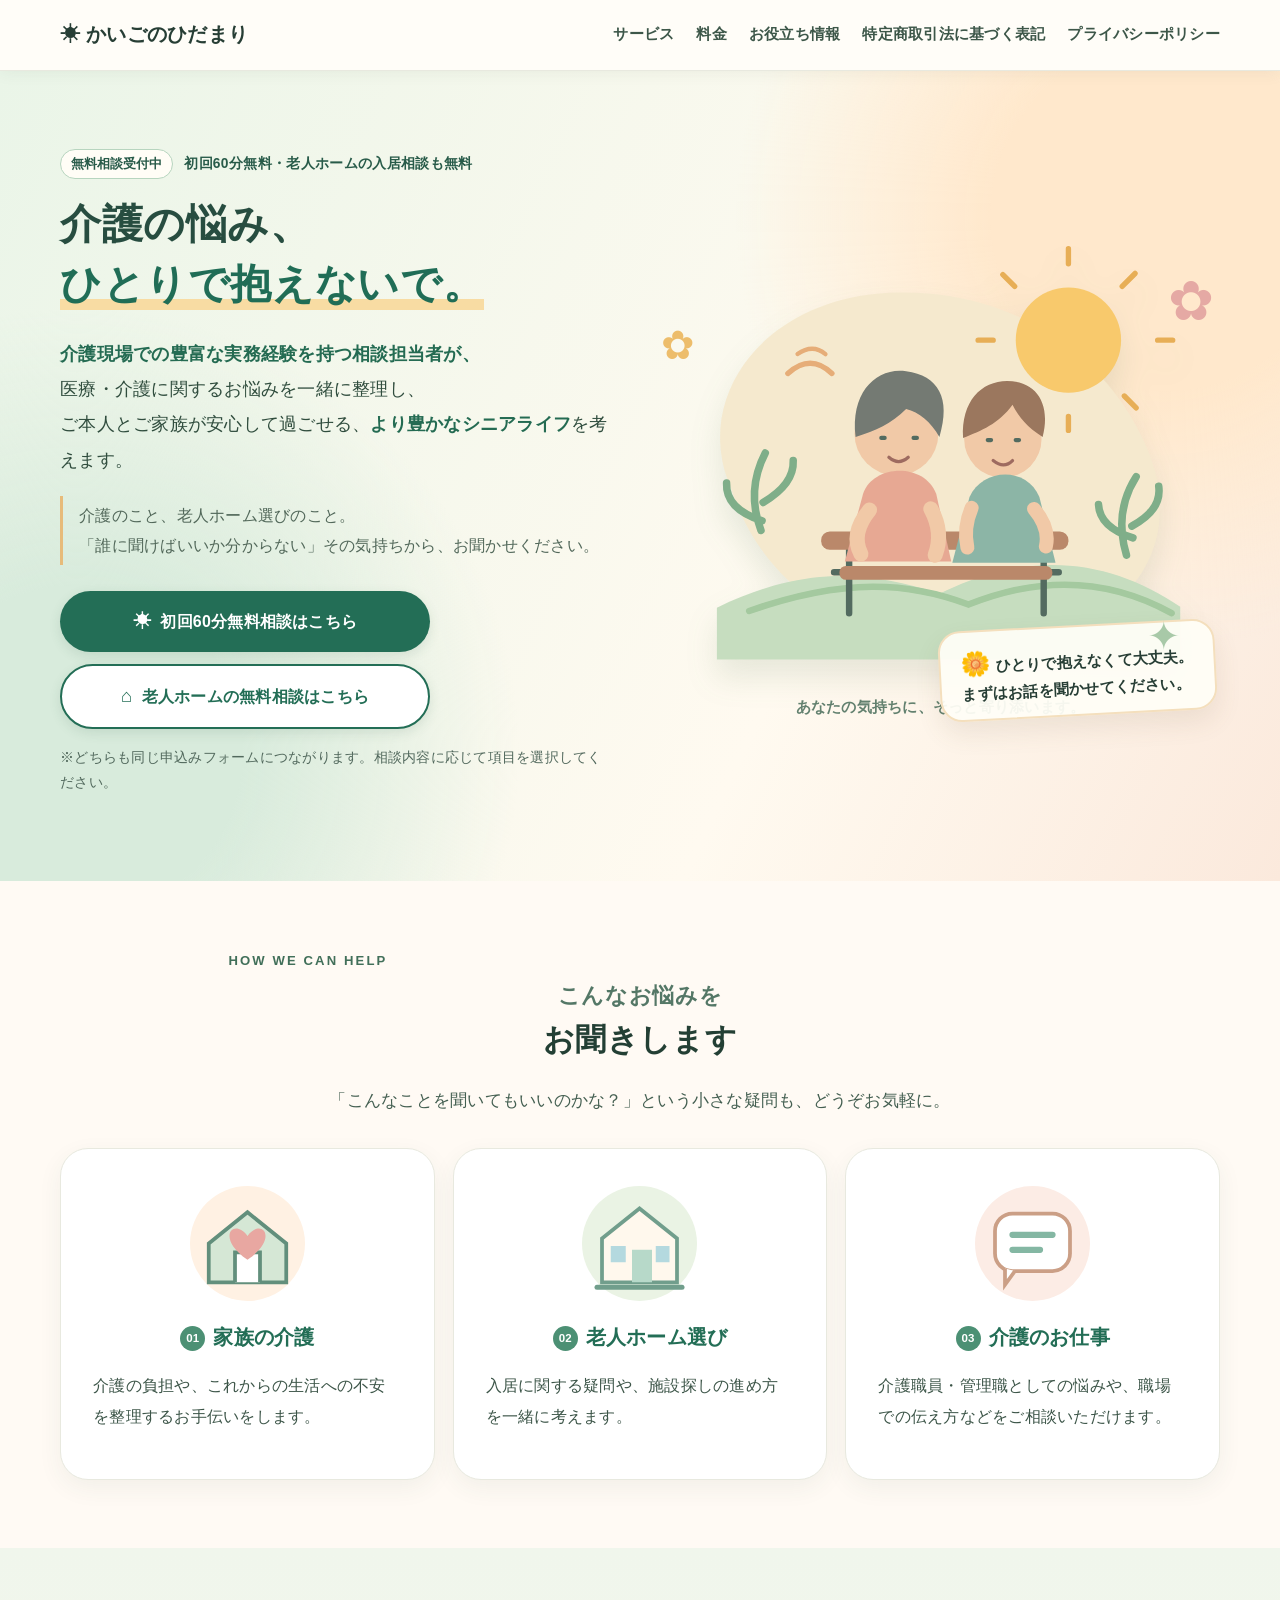
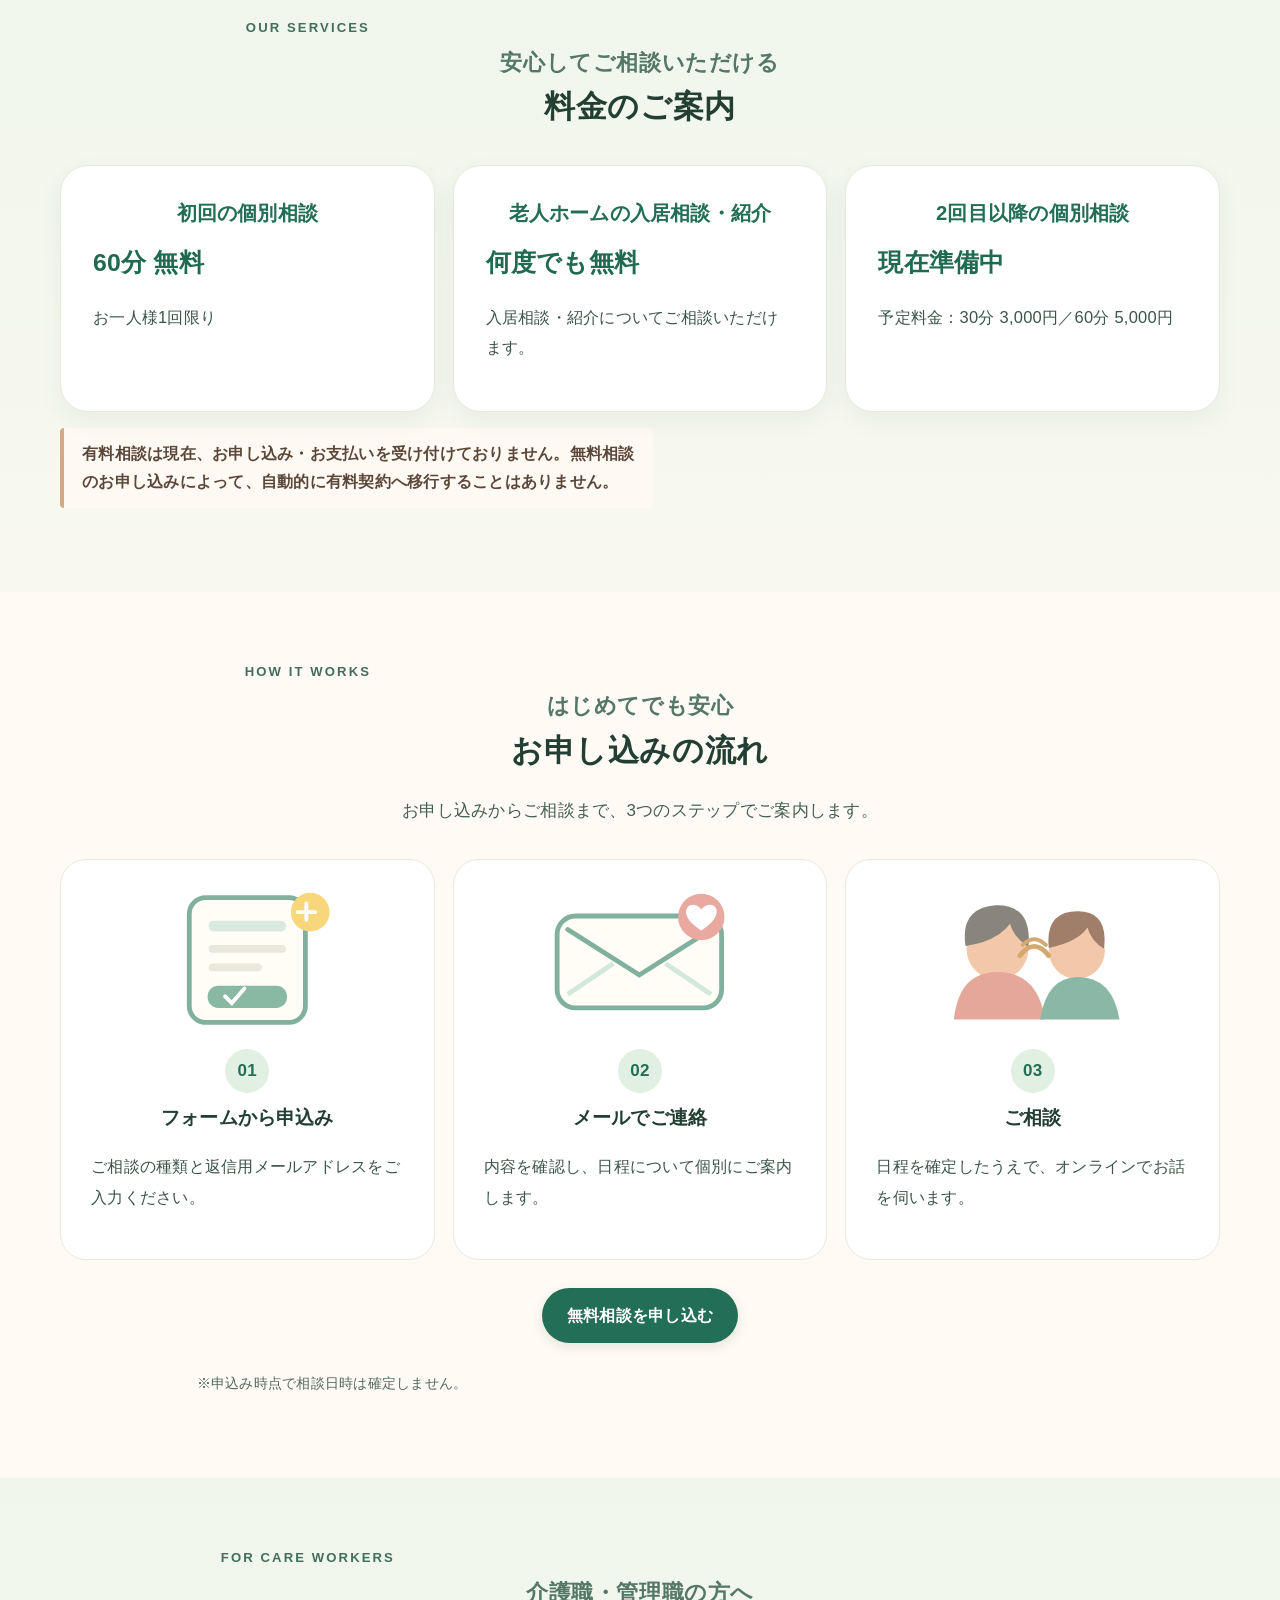
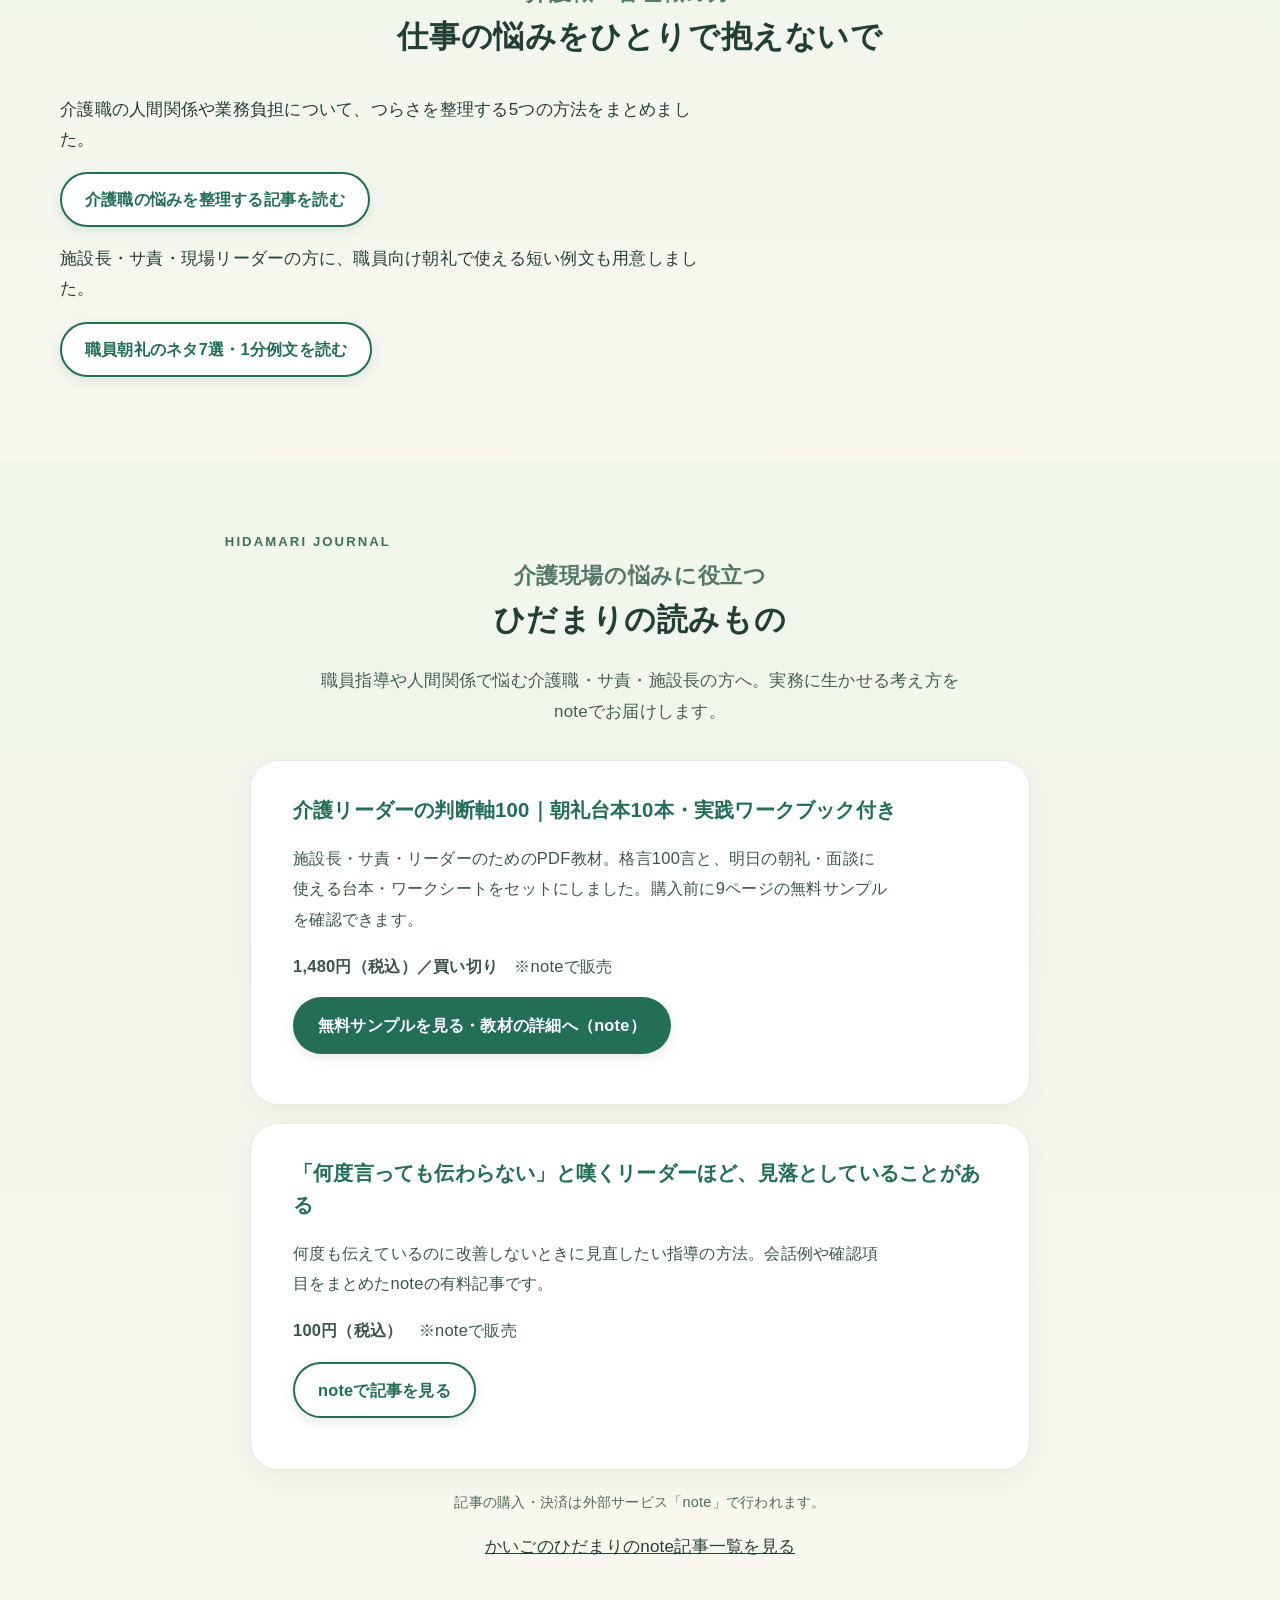
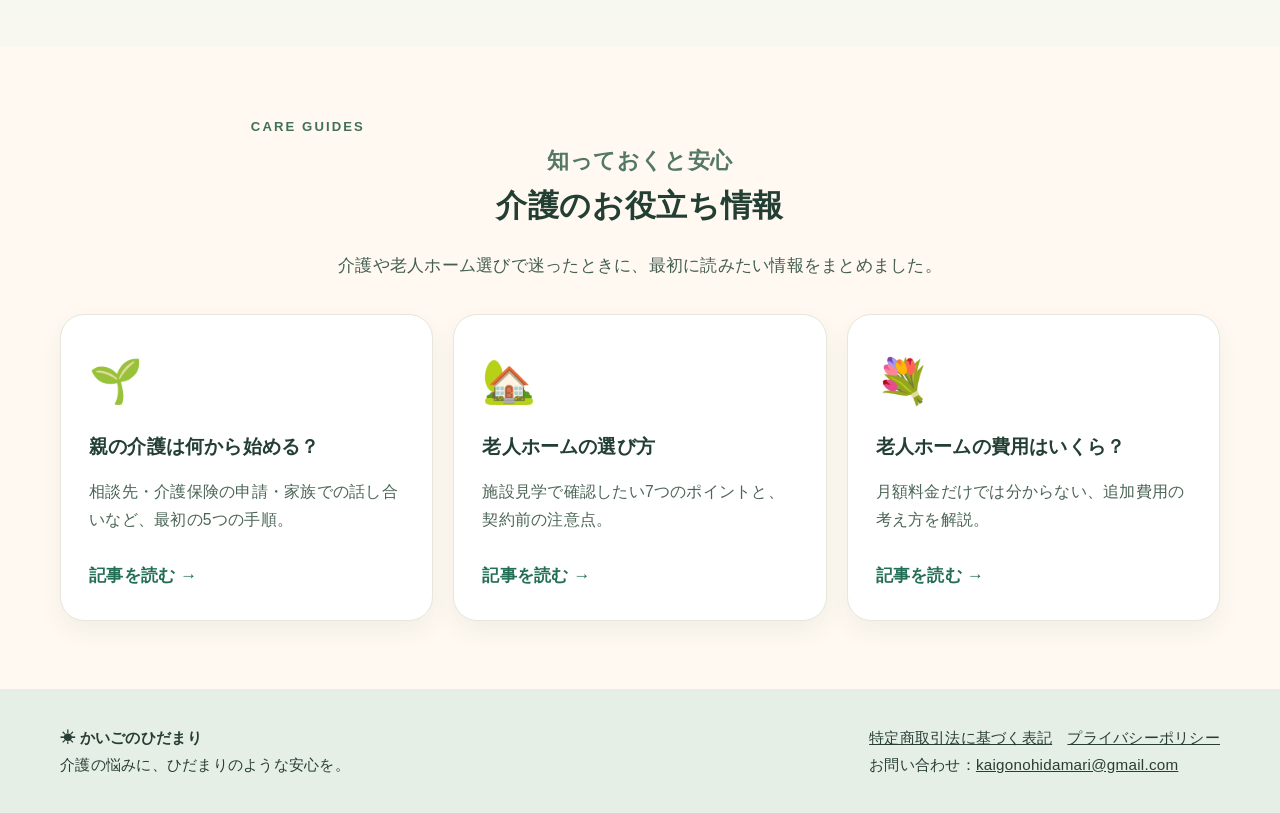
==== commit 5db386d2: "Add verified live ¥1480 note guide and free sample CTA to site" ====
--- a/index.html
+++ b/index.html
@@ -1 +1 @@
-<!doctype html><html lang="ja"><head><meta charset="utf-8"><meta name="viewport" content="width=device-width,initial-scale=1"><meta name="description" content="介護の悩みをひとりで抱えないで。かいごのひだまりは初回60分の介護相談が無料。老人ホームの入居相談・紹介は何度でも無料です。"><title>介護相談・老人ホーム紹介が無料｜かいごのひだまり</title><link rel="canonical" href="https://kaigo-no-hidamari.pages.dev/"><meta name="theme-color" content="#f6f8ef"><link rel="stylesheet" href="/style.css"></head><body><header><nav class="nav"><a class="logo" href="/">☀ かいごのひだまり</a><div class="navlinks"><a href="/#services">サービス</a><a href="/#pricing">料金</a><a href="/#guides">お役立ち情報</a><a href="/legal.html">特定商取引法に基づく表記</a><a href="/privacy.html">プライバシーポリシー</a></div></nav></header><main><div class="hero"><div class="wrap hero-layout"><div class="hero-copy"><div class="eyebrow"><span class="eyebrow-mark">無料相談受付中</span> 初回60分無料・老人ホームの入居相談も無料</div><h1><span class="headline-top">介護の悩み、</span><br><span class="headline-accent">ひとりで抱えないで。</span></h1><p class="lead"><strong>介護現場での豊富な実務経験を持つ相談担当者が、</strong><br>医療・介護に関するお悩みを一緒に整理し、<br>ご本人とご家族が安心して過ごせる、<strong>より豊かなシニアライフ</strong>を考えます。</p><p class="hero-support">介護のこと、老人ホーム選びのこと。<br>「誰に聞けばいいか分からない」その気持ちから、お聞かせください。</p><div class="actions"><a class="btn" href="https://docs.google.com/forms/d/e/1FAIpQLScfKlYvZkjXa_kExmKDi_POy2eAabduM-u3noDF_7_jVGzRbw/viewform" target="_blank" rel="noopener noreferrer"><span class="btn-mark">☀</span> 初回60分無料相談はこちら</a><a class="btn secondary" href="https://docs.google.com/forms/d/e/1FAIpQLScfKlYvZkjXa_kExmKDi_POy2eAabduM-u3noDF_7_jVGzRbw/viewform" target="_blank" rel="noopener noreferrer"><span class="btn-mark">⌂</span> 老人ホームの無料相談はこちら</a></div><p class="small">※どちらも同じ申込みフォームにつながります。相談内容に応じて項目を選択してください。</p></div><div class="hero-visual"><span class="flower flower-one" aria-hidden="true">✿</span><span class="flower flower-two" aria-hidden="true">✿</span><span class="flower flower-three" aria-hidden="true">✦</span><div class="hero-art" role="img" aria-label="やさしい太陽の下で、二人がベンチに座って話しているイラスト"><svg viewBox="0 0 520 420" xmlns="http://www.w3.org/2000/svg" aria-hidden="true"><path d="M64 230C30 148 95 57 212 51c110-6 202 55 240 144 36 86-9 168-126 180-132 14-228-39-262-145Z" fill="#f5e9ce"/><circle cx="379" cy="95" r="49" fill="#f8c96c"/><g stroke="#e7ae56" stroke-width="5" stroke-linecap="round"><path d="M379 24v-14M379 179v-13M309 95h-14M462 95h14M329 45l-11-11M431 147l11 11M429 45l12-12M330 146l-11 11"/></g><path d="M52 344c78-38 138-36 207-13 86-43 161-31 224 12v49H52Z" fill="#c6ddbf"/><path d="M82 347c89-31 148-27 204-6 70-28 133-23 189 8" fill="none" stroke="#a4c99f" stroke-width="6" stroke-linecap="round"/><g stroke="#536b60" stroke-width="6" stroke-linecap="round"><path d="M155 281h219M175 281v68M356 281v68M161 311h209"/></g><rect x="149" y="273" width="230" height="17" rx="8" fill="#ba886a"/><rect x="166" y="305" width="198" height="13" rx="6" fill="#ba886a"/><g><circle cx="219" cy="182" r="39" fill="#f1c9a7"/><path d="M181 185c-5-42 20-65 47-61 30 4 42 25 31 61-8-14-19-23-31-26-14 14-28 20-47 26Z" fill="#747a73"/><path d="M188 238c9-27 56-30 68 0l14 63h-99Z" fill="#e7a893"/><path d="M205 186h3M235 186h3" stroke="#536b60" stroke-width="4" stroke-linecap="round"/><path d="M212 204q9 8 18 0" fill="none" stroke="#9e6b60" stroke-width="3" stroke-linecap="round"/><path d="M194 253q-18 22-8 41M251 252q12 22 4 43" fill="none" stroke="#f1c9a7" stroke-width="14" stroke-linecap="round"/></g><g><circle cx="318" cy="187" r="36" fill="#f1c9a7"/><path d="M281 186c-2-34 17-53 41-53 27 0 41 21 33 52-14-9-22-18-28-30-13 18-29 24-46 31Z" fill="#9b775e"/><path d="M287 241c12-27 53-29 65 0l15 61h-96Z" fill="#8cb5a6"/><path d="M304 188h3M330 188h3" stroke="#536b60" stroke-width="4" stroke-linecap="round"/><path d="M309 207q10 8 18 0" fill="none" stroke="#9e6b60" stroke-width="3" stroke-linecap="round"/><path d="M289 251q-8 19-4 37M347 252q15 18 11 35" fill="none" stroke="#f1c9a7" stroke-width="13" stroke-linecap="round"/></g><path d="M93 272q-14-37 4-72M94 263q-34-11-33-35M95 246q29-17 28-39" stroke="#7fae89" stroke-width="7" fill="none" stroke-linecap="round"/><path d="M433 295q-12-40 9-73M438 268q28-15 25-37M439 279q-31-10-32-31" stroke="#7fae89" stroke-width="7" fill="none" stroke-linecap="round"/><path d="M118 126q21-19 41 0" stroke="#e6ad78" stroke-width="5" fill="none" stroke-linecap="round"/><path d="M127 108q14-10 26 0" stroke="#e6ad78" stroke-width="4" fill="none" stroke-linecap="round"/></svg><div class="art-caption">あなたの気持ちに、そっと寄り添います。</div></div><div class="illustration-note"><span>🌼</span> ひとりで抱えなくて大丈夫。<br>まずはお話を聞かせてください。</div></div></div></div><section id="services"><div class="wrap"><p class="section-kicker">HOW WE CAN HELP</p><h2 class="section-title"><span>こんなお悩みを</span>お聞きします</h2><p class="section-intro">「こんなことを聞いてもいいのかな？」という小さな疑問も、どうぞお気軽に。</p><div class="cards"><article class="card"><svg class="card-icon" viewBox="0 0 100 100" aria-hidden="true"><circle cx="50" cy="50" r="46" fill="#fff1e3"/><path d="M19 50 50 25l31 25v31H19Z" fill="#d5e7d5" stroke="#628f7c" stroke-width="3"/><path d="M40 81V57h20v24" fill="#fff" stroke="#628f7c" stroke-width="3"/><path d="M50 44c-11-15-26 1 0 19 26-18 11-34 0-19Z" fill="#e8a7a1"/></svg><h3><span class="card-number">01</span>家族の介護</h3><p>介護の負担や、これからの生活への不安を整理するお手伝いをします。</p></article><article class="card"><svg class="card-icon" viewBox="0 0 100 100" aria-hidden="true"><circle cx="50" cy="50" r="46" fill="#eaf3e4"/><path d="M20 46 50 22l30 24v35H20Z" fill="#fff8ed" stroke="#719e8c" stroke-width="3"/><path d="M44 81V55h16v26" fill="#b7d9c9"/><path d="M27 52h12v13H27ZM63 52h11v13H63Z" fill="#b4d9df"/><path d="M16 85h68" stroke="#719e8c" stroke-width="4" stroke-linecap="round"/></svg><h3><span class="card-number">02</span>老人ホーム選び</h3><p>入居に関する疑問や、施設探しの進め方を一緒に考えます。</p></article><article class="card"><svg class="card-icon" viewBox="0 0 100 100" aria-hidden="true"><circle cx="50" cy="50" r="46" fill="#fcece5"/><rect x="20" y="26" width="60" height="46" rx="14" fill="#fff" stroke="#cb9f86" stroke-width="3"/><path d="M36 72 28 83V70" fill="#fff" stroke="#cb9f86" stroke-width="3"/><path d="M34 43h32M34 55h22" stroke="#84b7a3" stroke-width="5" stroke-linecap="round"/></svg><h3><span class="card-number">03</span>介護のお仕事</h3><p>介護職員・管理職としての悩みや、職場での伝え方などをご相談いただけます。</p></article></div></div></section><section class="tint" id="pricing"><div class="wrap"><p class="section-kicker">OUR SERVICES</p><h2 class="section-title"><span>安心してご相談いただける</span>料金のご案内</h2><div class="cards"><article class="card"><h3>初回の個別相談</h3><div class="price">60分 無料</div><p>お一人様1回限り</p></article><article class="card"><h3>老人ホームの入居相談・紹介</h3><div class="price">何度でも無料</div><p>入居相談・紹介についてご相談いただけます。</p></article><article class="card"><h3>2回目以降の個別相談</h3><div class="price">現在準備中</div><p>予定料金：30分 3,000円／60分 5,000円</p></article></div><p class="note">有料相談は現在、お申し込み・お支払いを受け付けておりません。無料相談のお申し込みによって、自動的に有料契約へ移行することはありません。</p></div></section><section><div class="wrap"><p class="section-kicker">HOW IT WORKS</p><h2 class="section-title"><span>はじめてでも安心</span>お申し込みの流れ</h2><p class="section-intro">お申し込みからご相談まで、3つのステップでご案内します。</p><div class="steps"><div class="step"><svg viewBox="0 0 240 155" class="step-art" aria-hidden="true"><rect x="60" y="13" width="120" height="129" rx="17" fill="#fffdf6" stroke="#82b09e" stroke-width="5"/><rect x="80" y="37" width="80" height="11" rx="5" fill="#d9e9dd"/><rect x="80" y="62" width="80" height="8" rx="4" fill="#e8e8dc"/><rect x="80" y="81" width="55" height="8" rx="4" fill="#e8e8dc"/><rect x="79" y="104" width="82" height="23" rx="11" fill="#8ab9a3"/><path d="M97 115l7 7 13-15" stroke="white" stroke-width="4" fill="none" stroke-linecap="round"/><circle cx="185" cy="28" r="20" fill="#f7d67c"/><path d="M181 19v17M172 28h18" stroke="#fff" stroke-width="4" stroke-linecap="round"/></svg><span class="num">01</span><h3>フォームから申込み</h3><p>ご相談の種類と返信用メールアドレスをご入力ください。</p></div><div class="step"><svg viewBox="0 0 240 155" class="step-art" aria-hidden="true"><rect x="34" y="32" width="170" height="95" rx="19" fill="#fffdf6" stroke="#82b09e" stroke-width="5"/><path d="M45 46 119 93l74-47" fill="none" stroke="#82b09e" stroke-width="5" stroke-linecap="round"/><path d="M45 113 92 81M193 113l-47-32" fill="none" stroke="#d4e8da" stroke-width="5"/><circle cx="183" cy="33" r="24" fill="#e9a9a1"/><path d="M183 47c-29-18-11-35 0-22 12-13 29 4 0 22Z" fill="white"/></svg><span class="num">02</span><h3>メールでご連絡</h3><p>内容を確認し、日程について個別にご案内します。</p></div><div class="step"><svg viewBox="0 0 240 155" class="step-art" aria-hidden="true"><circle cx="84" cy="66" r="32" fill="#f3c8aa"/><path d="M51 63q-6-39 31-42 38-1 34 43-15-10-19-24-13 18-46 23" fill="#89847c"/><path d="M39 139q5-49 45-49 42 0 49 49" fill="#e6a79b"/><circle cx="166" cy="68" r="29" fill="#f3c8aa"/><path d="M137 65q-4-38 30-38 32 0 27 39-13-8-17-22-10 15-40 21" fill="#a07e6a"/><path d="M128 139q7-44 39-44 36 0 43 44" fill="#8bb7a6"/><path d="M107 73q15-19 30 0" fill="none" stroke="#d4a96f" stroke-width="5" stroke-linecap="round"/><path d="M110 62q12-12 24 0" fill="none" stroke="#d4a96f" stroke-width="4" stroke-linecap="round"/></svg><span class="num">03</span><h3>ご相談</h3><p>日程を確定したうえで、オンラインでお話を伺います。</p></div></div><div class="actions" style="justify-content:center"><a class="btn" href="https://docs.google.com/forms/d/e/1FAIpQLScfKlYvZkjXa_kExmKDi_POy2eAabduM-u3noDF_7_jVGzRbw/viewform" target="_blank" rel="noopener noreferrer">無料相談を申し込む</a></div><p class="small" style="text-align:center">※申込み時点で相談日時は確定しません。</p></div></section><section class="tint"><div class="wrap"><p class="section-kicker">FOR CARE WORKERS</p><h2 class="section-title"><span>介護職・管理職の方へ</span>仕事の悩みをひとりで抱えないで</h2><p>介護職の人間関係や業務負担について、つらさを整理する5つの方法をまとめました。</p><p><a class="btn secondary" href="/care-worker-stress.html">介護職の悩みを整理する記事を読む</a></p><p>施設長・サ責・現場リーダーの方に、職員向け朝礼で使える短い例文も用意しました。</p><p><a class="btn secondary" href="/care-morning-meeting-topics.html">職員朝礼のネタ7選・1分例文を読む</a></p></div></section><section class="tint" id="note"><div class="wrap"><p class="section-kicker">HIDAMARI JOURNAL</p><h2 class="section-title"><span>介護現場の悩みに役立つ</span>ひだまりの読みもの</h2><p class="section-intro">職員指導や人間関係で悩む介護職・サ責・施設長の方へ。実務に生かせる考え方をnoteでお届けします。</p><div class="cards"><article class="card"><h3>「何度言っても伝わらない」と嘆くリーダーほど、見落としていることがある</h3><p>何度も伝えているのに改善しないときに見直したい指導の方法。会話例や確認項目をまとめたnoteの有料記事です。</p><p><strong>100円（税込）</strong>　※noteで販売</p><p><a class="btn secondary" href="https://note.com/kaigono_hidamari/n/n2c3d21c001ee" target="_blank" rel="noopener noreferrer">noteで記事を見る</a></p></article></div><p class="small">記事の購入・決済は外部サービス「note」で行われます。</p><p><a href="https://note.com/kaigono_hidamari" target="_blank" rel="noopener noreferrer">かいごのひだまりのnote記事一覧を見る</a></p></div></section><section id="guides" class="guide-section"><div class="wrap"><p class="section-kicker">CARE GUIDES</p><h2 class="section-title"><span>知っておくと安心</span>介護のお役立ち情報</h2><p class="section-intro">介護や老人ホーム選びで迷ったときに、最初に読みたい情報をまとめました。</p><div class="guide-grid"><a class="guide-card" href="/parent-care-first-steps.html"><span class="guide-icon" aria-hidden="true">🌱</span><h3>親の介護は何から始める？</h3><p>相談先・介護保険の申請・家族での話し合いなど、最初の5つの手順。</p><span class="guide-more">記事を読む →</span></a><a class="guide-card" href="/nursing-home-selection.html"><span class="guide-icon" aria-hidden="true">🏡</span><h3>老人ホームの選び方</h3><p>施設見学で確認したい7つのポイントと、契約前の注意点。</p><span class="guide-more">記事を読む →</span></a><a class="guide-card" href="/nursing-home-costs.html"><span class="guide-icon" aria-hidden="true">💐</span><h3>老人ホームの費用はいくら？</h3><p>月額料金だけでは分からない、追加費用の考え方を解説。</p><span class="guide-more">記事を読む →</span></a></div></div></section></main><footer><div class="wrap"><div><strong>☀ かいごのひだまり</strong><div>介護の悩みに、ひだまりのような安心を。</div></div><div><a href="/legal.html">特定商取引法に基づく表記</a>　<a href="/privacy.html">プライバシーポリシー</a><div>お問い合わせ：<a href="mailto:kaigonohidamari@gmail.com">kaigonohidamari@gmail.com</a></div></div></div></footer></body></html>+<!doctype html><html lang="ja"><head><meta charset="utf-8"><meta name="viewport" content="width=device-width,initial-scale=1"><meta name="description" content="介護の悩みをひとりで抱えないで。かいごのひだまりは初回60分の介護相談が無料。老人ホームの入居相談・紹介は何度でも無料です。"><title>介護相談・老人ホーム紹介が無料｜かいごのひだまり</title><link rel="canonical" href="https://kaigo-no-hidamari.pages.dev/"><meta name="theme-color" content="#f6f8ef"><link rel="stylesheet" href="/style.css"></head><body><header><nav class="nav"><a class="logo" href="/">☀ かいごのひだまり</a><div class="navlinks"><a href="/#services">サービス</a><a href="/#pricing">料金</a><a href="/#guides">お役立ち情報</a><a href="/legal.html">特定商取引法に基づく表記</a><a href="/privacy.html">プライバシーポリシー</a></div></nav></header><main><div class="hero"><div class="wrap hero-layout"><div class="hero-copy"><div class="eyebrow"><span class="eyebrow-mark">無料相談受付中</span> 初回60分無料・老人ホームの入居相談も無料</div><h1><span class="headline-top">介護の悩み、</span><br><span class="headline-accent">ひとりで抱えないで。</span></h1><p class="lead"><strong>介護現場での豊富な実務経験を持つ相談担当者が、</strong><br>医療・介護に関するお悩みを一緒に整理し、<br>ご本人とご家族が安心して過ごせる、<strong>より豊かなシニアライフ</strong>を考えます。</p><p class="hero-support">介護のこと、老人ホーム選びのこと。<br>「誰に聞けばいいか分からない」その気持ちから、お聞かせください。</p><div class="actions"><a class="btn" href="https://docs.google.com/forms/d/e/1FAIpQLScfKlYvZkjXa_kExmKDi_POy2eAabduM-u3noDF_7_jVGzRbw/viewform" target="_blank" rel="noopener noreferrer"><span class="btn-mark">☀</span> 初回60分無料相談はこちら</a><a class="btn secondary" href="https://docs.google.com/forms/d/e/1FAIpQLScfKlYvZkjXa_kExmKDi_POy2eAabduM-u3noDF_7_jVGzRbw/viewform" target="_blank" rel="noopener noreferrer"><span class="btn-mark">⌂</span> 老人ホームの無料相談はこちら</a></div><p class="small">※どちらも同じ申込みフォームにつながります。相談内容に応じて項目を選択してください。</p></div><div class="hero-visual"><span class="flower flower-one" aria-hidden="true">✿</span><span class="flower flower-two" aria-hidden="true">✿</span><span class="flower flower-three" aria-hidden="true">✦</span><div class="hero-art" role="img" aria-label="やさしい太陽の下で、二人がベンチに座って話しているイラスト"><svg viewBox="0 0 520 420" xmlns="http://www.w3.org/2000/svg" aria-hidden="true"><path d="M64 230C30 148 95 57 212 51c110-6 202 55 240 144 36 86-9 168-126 180-132 14-228-39-262-145Z" fill="#f5e9ce"/><circle cx="379" cy="95" r="49" fill="#f8c96c"/><g stroke="#e7ae56" stroke-width="5" stroke-linecap="round"><path d="M379 24v-14M379 179v-13M309 95h-14M462 95h14M329 45l-11-11M431 147l11 11M429 45l12-12M330 146l-11 11"/></g><path d="M52 344c78-38 138-36 207-13 86-43 161-31 224 12v49H52Z" fill="#c6ddbf"/><path d="M82 347c89-31 148-27 204-6 70-28 133-23 189 8" fill="none" stroke="#a4c99f" stroke-width="6" stroke-linecap="round"/><g stroke="#536b60" stroke-width="6" stroke-linecap="round"><path d="M155 281h219M175 281v68M356 281v68M161 311h209"/></g><rect x="149" y="273" width="230" height="17" rx="8" fill="#ba886a"/><rect x="166" y="305" width="198" height="13" rx="6" fill="#ba886a"/><g><circle cx="219" cy="182" r="39" fill="#f1c9a7"/><path d="M181 185c-5-42 20-65 47-61 30 4 42 25 31 61-8-14-19-23-31-26-14 14-28 20-47 26Z" fill="#747a73"/><path d="M188 238c9-27 56-30 68 0l14 63h-99Z" fill="#e7a893"/><path d="M205 186h3M235 186h3" stroke="#536b60" stroke-width="4" stroke-linecap="round"/><path d="M212 204q9 8 18 0" fill="none" stroke="#9e6b60" stroke-width="3" stroke-linecap="round"/><path d="M194 253q-18 22-8 41M251 252q12 22 4 43" fill="none" stroke="#f1c9a7" stroke-width="14" stroke-linecap="round"/></g><g><circle cx="318" cy="187" r="36" fill="#f1c9a7"/><path d="M281 186c-2-34 17-53 41-53 27 0 41 21 33 52-14-9-22-18-28-30-13 18-29 24-46 31Z" fill="#9b775e"/><path d="M287 241c12-27 53-29 65 0l15 61h-96Z" fill="#8cb5a6"/><path d="M304 188h3M330 188h3" stroke="#536b60" stroke-width="4" stroke-linecap="round"/><path d="M309 207q10 8 18 0" fill="none" stroke="#9e6b60" stroke-width="3" stroke-linecap="round"/><path d="M289 251q-8 19-4 37M347 252q15 18 11 35" fill="none" stroke="#f1c9a7" stroke-width="13" stroke-linecap="round"/></g><path d="M93 272q-14-37 4-72M94 263q-34-11-33-35M95 246q29-17 28-39" stroke="#7fae89" stroke-width="7" fill="none" stroke-linecap="round"/><path d="M433 295q-12-40 9-73M438 268q28-15 25-37M439 279q-31-10-32-31" stroke="#7fae89" stroke-width="7" fill="none" stroke-linecap="round"/><path d="M118 126q21-19 41 0" stroke="#e6ad78" stroke-width="5" fill="none" stroke-linecap="round"/><path d="M127 108q14-10 26 0" stroke="#e6ad78" stroke-width="4" fill="none" stroke-linecap="round"/></svg><div class="art-caption">あなたの気持ちに、そっと寄り添います。</div></div><div class="illustration-note"><span>🌼</span> ひとりで抱えなくて大丈夫。<br>まずはお話を聞かせてください。</div></div></div></div><section id="services"><div class="wrap"><p class="section-kicker">HOW WE CAN HELP</p><h2 class="section-title"><span>こんなお悩みを</span>お聞きします</h2><p class="section-intro">「こんなことを聞いてもいいのかな？」という小さな疑問も、どうぞお気軽に。</p><div class="cards"><article class="card"><svg class="card-icon" viewBox="0 0 100 100" aria-hidden="true"><circle cx="50" cy="50" r="46" fill="#fff1e3"/><path d="M19 50 50 25l31 25v31H19Z" fill="#d5e7d5" stroke="#628f7c" stroke-width="3"/><path d="M40 81V57h20v24" fill="#fff" stroke="#628f7c" stroke-width="3"/><path d="M50 44c-11-15-26 1 0 19 26-18 11-34 0-19Z" fill="#e8a7a1"/></svg><h3><span class="card-number">01</span>家族の介護</h3><p>介護の負担や、これからの生活への不安を整理するお手伝いをします。</p></article><article class="card"><svg class="card-icon" viewBox="0 0 100 100" aria-hidden="true"><circle cx="50" cy="50" r="46" fill="#eaf3e4"/><path d="M20 46 50 22l30 24v35H20Z" fill="#fff8ed" stroke="#719e8c" stroke-width="3"/><path d="M44 81V55h16v26" fill="#b7d9c9"/><path d="M27 52h12v13H27ZM63 52h11v13H63Z" fill="#b4d9df"/><path d="M16 85h68" stroke="#719e8c" stroke-width="4" stroke-linecap="round"/></svg><h3><span class="card-number">02</span>老人ホーム選び</h3><p>入居に関する疑問や、施設探しの進め方を一緒に考えます。</p></article><article class="card"><svg class="card-icon" viewBox="0 0 100 100" aria-hidden="true"><circle cx="50" cy="50" r="46" fill="#fcece5"/><rect x="20" y="26" width="60" height="46" rx="14" fill="#fff" stroke="#cb9f86" stroke-width="3"/><path d="M36 72 28 83V70" fill="#fff" stroke="#cb9f86" stroke-width="3"/><path d="M34 43h32M34 55h22" stroke="#84b7a3" stroke-width="5" stroke-linecap="round"/></svg><h3><span class="card-number">03</span>介護のお仕事</h3><p>介護職員・管理職としての悩みや、職場での伝え方などをご相談いただけます。</p></article></div></div></section><section class="tint" id="pricing"><div class="wrap"><p class="section-kicker">OUR SERVICES</p><h2 class="section-title"><span>安心してご相談いただける</span>料金のご案内</h2><div class="cards"><article class="card"><h3>初回の個別相談</h3><div class="price">60分 無料</div><p>お一人様1回限り</p></article><article class="card"><h3>老人ホームの入居相談・紹介</h3><div class="price">何度でも無料</div><p>入居相談・紹介についてご相談いただけます。</p></article><article class="card"><h3>2回目以降の個別相談</h3><div class="price">現在準備中</div><p>予定料金：30分 3,000円／60分 5,000円</p></article></div><p class="note">有料相談は現在、お申し込み・お支払いを受け付けておりません。無料相談のお申し込みによって、自動的に有料契約へ移行することはありません。</p></div></section><section><div class="wrap"><p class="section-kicker">HOW IT WORKS</p><h2 class="section-title"><span>はじめてでも安心</span>お申し込みの流れ</h2><p class="section-intro">お申し込みからご相談まで、3つのステップでご案内します。</p><div class="steps"><div class="step"><svg viewBox="0 0 240 155" class="step-art" aria-hidden="true"><rect x="60" y="13" width="120" height="129" rx="17" fill="#fffdf6" stroke="#82b09e" stroke-width="5"/><rect x="80" y="37" width="80" height="11" rx="5" fill="#d9e9dd"/><rect x="80" y="62" width="80" height="8" rx="4" fill="#e8e8dc"/><rect x="80" y="81" width="55" height="8" rx="4" fill="#e8e8dc"/><rect x="79" y="104" width="82" height="23" rx="11" fill="#8ab9a3"/><path d="M97 115l7 7 13-15" stroke="white" stroke-width="4" fill="none" stroke-linecap="round"/><circle cx="185" cy="28" r="20" fill="#f7d67c"/><path d="M181 19v17M172 28h18" stroke="#fff" stroke-width="4" stroke-linecap="round"/></svg><span class="num">01</span><h3>フォームから申込み</h3><p>ご相談の種類と返信用メールアドレスをご入力ください。</p></div><div class="step"><svg viewBox="0 0 240 155" class="step-art" aria-hidden="true"><rect x="34" y="32" width="170" height="95" rx="19" fill="#fffdf6" stroke="#82b09e" stroke-width="5"/><path d="M45 46 119 93l74-47" fill="none" stroke="#82b09e" stroke-width="5" stroke-linecap="round"/><path d="M45 113 92 81M193 113l-47-32" fill="none" stroke="#d4e8da" stroke-width="5"/><circle cx="183" cy="33" r="24" fill="#e9a9a1"/><path d="M183 47c-29-18-11-35 0-22 12-13 29 4 0 22Z" fill="white"/></svg><span class="num">02</span><h3>メールでご連絡</h3><p>内容を確認し、日程について個別にご案内します。</p></div><div class="step"><svg viewBox="0 0 240 155" class="step-art" aria-hidden="true"><circle cx="84" cy="66" r="32" fill="#f3c8aa"/><path d="M51 63q-6-39 31-42 38-1 34 43-15-10-19-24-13 18-46 23" fill="#89847c"/><path d="M39 139q5-49 45-49 42 0 49 49" fill="#e6a79b"/><circle cx="166" cy="68" r="29" fill="#f3c8aa"/><path d="M137 65q-4-38 30-38 32 0 27 39-13-8-17-22-10 15-40 21" fill="#a07e6a"/><path d="M128 139q7-44 39-44 36 0 43 44" fill="#8bb7a6"/><path d="M107 73q15-19 30 0" fill="none" stroke="#d4a96f" stroke-width="5" stroke-linecap="round"/><path d="M110 62q12-12 24 0" fill="none" stroke="#d4a96f" stroke-width="4" stroke-linecap="round"/></svg><span class="num">03</span><h3>ご相談</h3><p>日程を確定したうえで、オンラインでお話を伺います。</p></div></div><div class="actions" style="justify-content:center"><a class="btn" href="https://docs.google.com/forms/d/e/1FAIpQLScfKlYvZkjXa_kExmKDi_POy2eAabduM-u3noDF_7_jVGzRbw/viewform" target="_blank" rel="noopener noreferrer">無料相談を申し込む</a></div><p class="small" style="text-align:center">※申込み時点で相談日時は確定しません。</p></div></section><section class="tint"><div class="wrap"><p class="section-kicker">FOR CARE WORKERS</p><h2 class="section-title"><span>介護職・管理職の方へ</span>仕事の悩みをひとりで抱えないで</h2><p>介護職の人間関係や業務負担について、つらさを整理する5つの方法をまとめました。</p><p><a class="btn secondary" href="/care-worker-stress.html">介護職の悩みを整理する記事を読む</a></p><p>施設長・サ責・現場リーダーの方に、職員向け朝礼で使える短い例文も用意しました。</p><p><a class="btn secondary" href="/care-morning-meeting-topics.html">職員朝礼のネタ7選・1分例文を読む</a></p></div></section><section class="tint" id="note"><div class="wrap"><p class="section-kicker">HIDAMARI JOURNAL</p><h2 class="section-title"><span>介護現場の悩みに役立つ</span>ひだまりの読みもの</h2><p class="section-intro">職員指導や人間関係で悩む介護職・サ責・施設長の方へ。実務に生かせる考え方をnoteでお届けします。</p><div class="cards"><article class="card"><h3>介護リーダーの判断軸100｜朝礼台本10本・実践ワークブック付き</h3><p>施設長・サ責・リーダーのためのPDF教材。格言100言と、明日の朝礼・面談に使える台本・ワークシートをセットにしました。購入前に9ページの無料サンプルを確認できます。</p><p><strong>1,480円（税込）／買い切り</strong>　※noteで販売</p><p><a class="btn" href="https://note.com/kaigono_hidamari/n/nbf0f01455d5d" target="_blank" rel="noopener noreferrer">無料サンプルを見る・教材の詳細へ（note）</a></p></article><article class="card"><h3>「何度言っても伝わらない」と嘆くリーダーほど、見落としていることがある</h3><p>何度も伝えているのに改善しないときに見直したい指導の方法。会話例や確認項目をまとめたnoteの有料記事です。</p><p><strong>100円（税込）</strong>　※noteで販売</p><p><a class="btn secondary" href="https://note.com/kaigono_hidamari/n/n2c3d21c001ee" target="_blank" rel="noopener noreferrer">noteで記事を見る</a></p></article></div><p class="small">記事の購入・決済は外部サービス「note」で行われます。</p><p><a href="https://note.com/kaigono_hidamari" target="_blank" rel="noopener noreferrer">かいごのひだまりのnote記事一覧を見る</a></p></div></section><section id="guides" class="guide-section"><div class="wrap"><p class="section-kicker">CARE GUIDES</p><h2 class="section-title"><span>知っておくと安心</span>介護のお役立ち情報</h2><p class="section-intro">介護や老人ホーム選びで迷ったときに、最初に読みたい情報をまとめました。</p><div class="guide-grid"><a class="guide-card" href="/parent-care-first-steps.html"><span class="guide-icon" aria-hidden="true">🌱</span><h3>親の介護は何から始める？</h3><p>相談先・介護保険の申請・家族での話し合いなど、最初の5つの手順。</p><span class="guide-more">記事を読む →</span></a><a class="guide-card" href="/nursing-home-selection.html"><span class="guide-icon" aria-hidden="true">🏡</span><h3>老人ホームの選び方</h3><p>施設見学で確認したい7つのポイントと、契約前の注意点。</p><span class="guide-more">記事を読む →</span></a><a class="guide-card" href="/nursing-home-costs.html"><span class="guide-icon" aria-hidden="true">💐</span><h3>老人ホームの費用はいくら？</h3><p>月額料金だけでは分からない、追加費用の考え方を解説。</p><span class="guide-more">記事を読む →</span></a></div></div></section></main><footer><div class="wrap"><div><strong>☀ かいごのひだまり</strong><div>介護の悩みに、ひだまりのような安心を。</div></div><div><a href="/legal.html">特定商取引法に基づく表記</a>　<a href="/privacy.html">プライバシーポリシー</a><div>お問い合わせ：<a href="mailto:kaigonohidamari@gmail.com">kaigonohidamari@gmail.com</a></div></div></div></footer></body></html>
